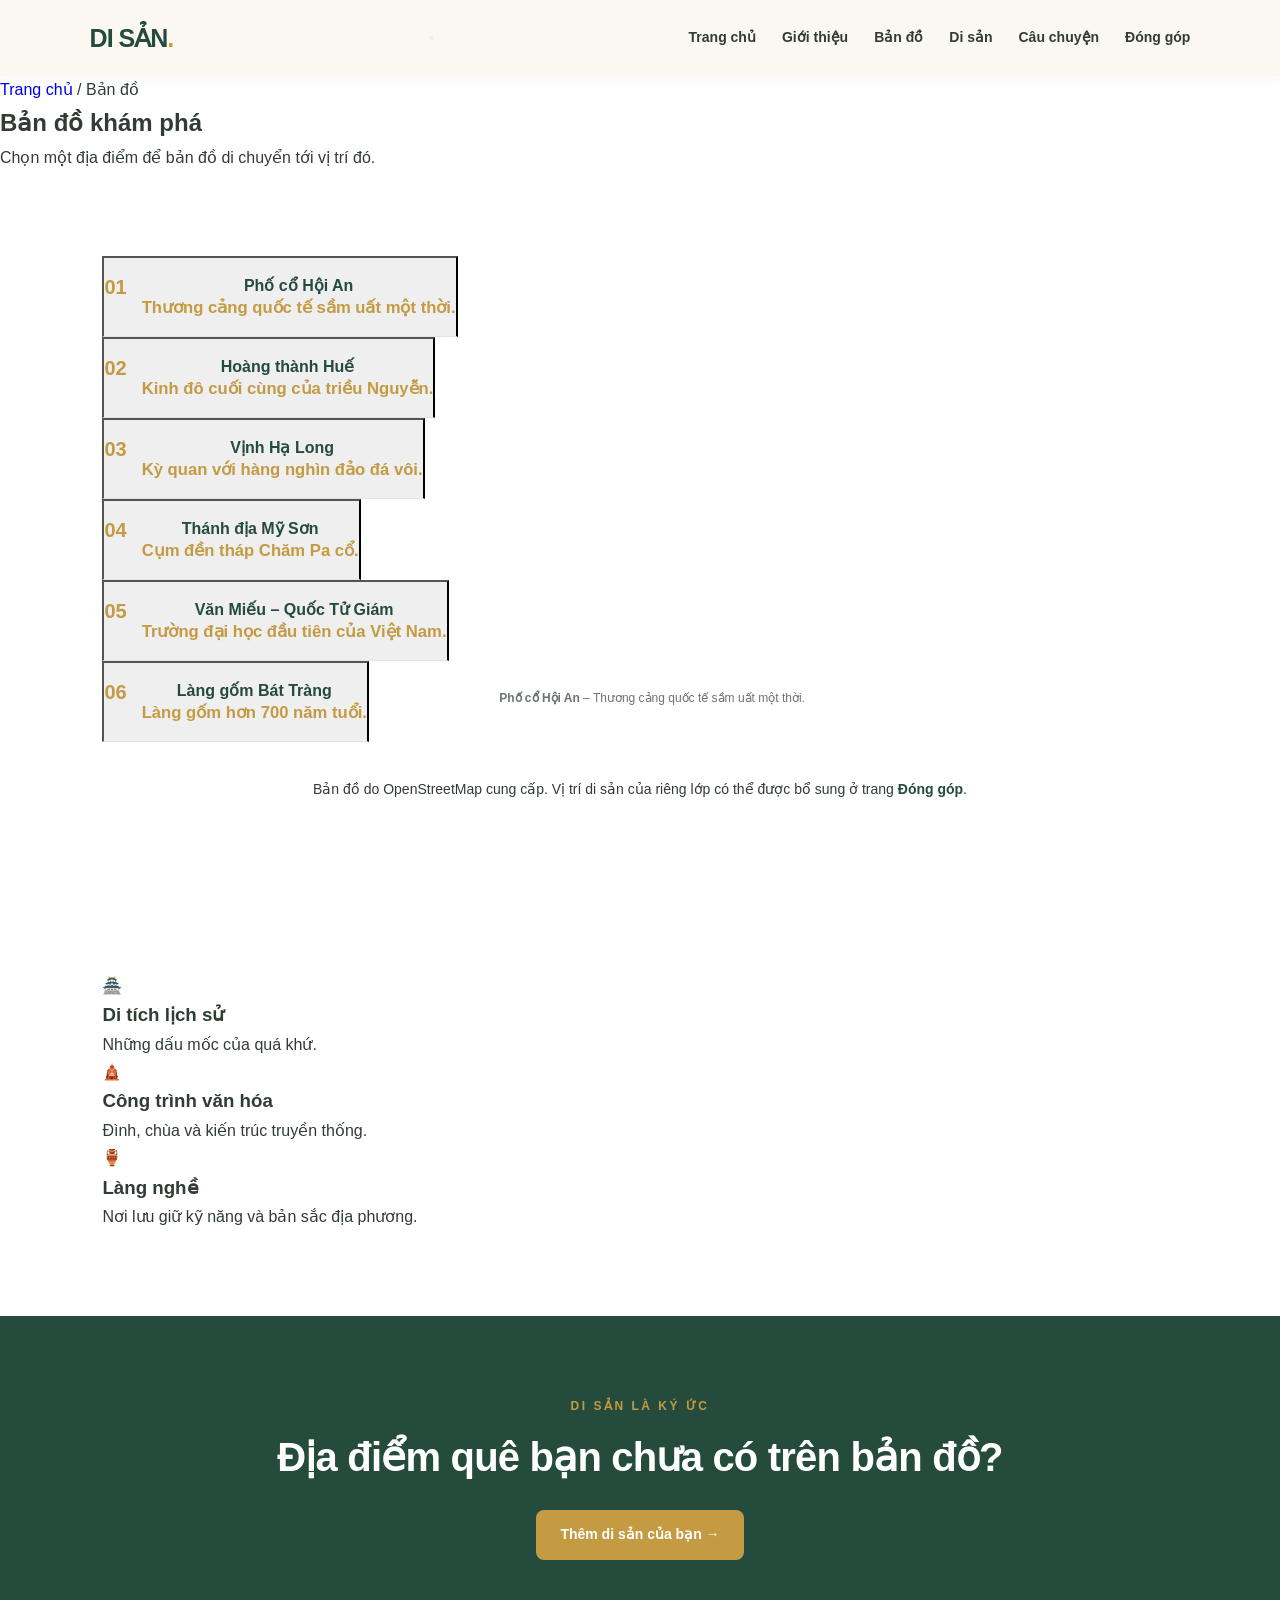
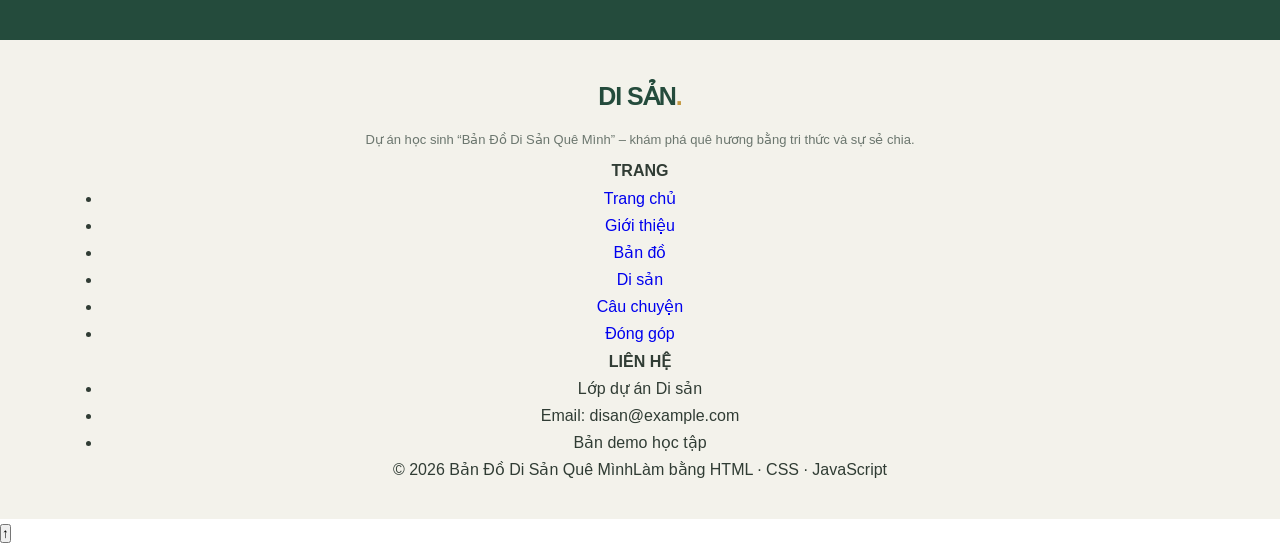
==== ban-do.html @ 51704f4a "Thiết kế lại website: 6 trang, responsive, nhiều hiệu ứng" ====
<!DOCTYPE html>
<html lang="vi">
<head>
    <meta charset="UTF-8">
    <meta name="viewport" content="width=device-width, initial-scale=1.0">
    <meta name="description" content="Bản đồ tương tác các địa điểm di sản tiêu biểu của Việt Nam.">
    <title>Bản đồ | Bản Đồ Di Sản Quê Mình</title>
    <link rel="preconnect" href="https://fonts.googleapis.com">
    <link rel="preconnect" href="https://fonts.gstatic.com" crossorigin>
    <link href="https://fonts.googleapis.com/css2?family=Be+Vietnam+Pro:wght@400;500;600;700;800&family=Playfair+Display:ital,wght@0,600;0,800;0,900;1,600&display=swap&subset=vietnamese" rel="stylesheet">
    <link rel="stylesheet" href="style.css">
</head>
<body>
<div class="progress" aria-hidden="true"></div>
<header class="header">
    <a href="index.html" class="logo">DI SẢN<span>.</span></a>
    <button class="burger" aria-label="Mở menu" aria-expanded="false" aria-controls="nav"><span></span></button>
    <nav class="nav" id="nav">
            <a href="index.html">Trang chủ</a>
            <a href="gioi-thieu.html">Giới thiệu</a>
            <a href="ban-do.html" class="active" aria-current="page">Bản đồ</a>
            <a href="di-san.html">Di sản</a>
            <a href="cau-chuyen.html">Câu chuyện</a>
            <a href="dong-gop.html" class="nav-cta">Đóng góp</a>
    </nav>
</header>
<section class="page-hero">
    <span class="orb o1"></span><span class="orb o2"></span>
    <div class="container">
        <p class="crumbs"><a href="index.html">Trang chủ</a> / Bản đồ</p>
        <h1 class="reveal">Bản đồ khám phá</h1>
        <p class="sub reveal" style="--d:.15s">Chọn một địa điểm để bản đồ di chuyển tới vị trí đó.</p>
    </div>
</section>

<main>
<section class="section">
    <div class="container">
        <div class="map-layout">
            <div class="map-list reveal left">
                <button class="map-item active" aria-pressed="true" data-lat="15.8801" data-lon="108.338" data-zoom="0.02" data-name="Phố cổ Hội An" data-desc="Thương cảng quốc tế sầm uất một thời.">
                    <span class="num">01</span><span><h4>Phố cổ Hội An</h4><small>Thương cảng quốc tế sầm uất một thời.</small></span>
                </button>
                <button class="map-item" aria-pressed="false" data-lat="16.4698" data-lon="107.5786" data-zoom="0.03" data-name="Hoàng thành Huế" data-desc="Kinh đô cuối cùng của triều Nguyễn.">
                    <span class="num">02</span><span><h4>Hoàng thành Huế</h4><small>Kinh đô cuối cùng của triều Nguyễn.</small></span>
                </button>
                <button class="map-item" aria-pressed="false" data-lat="20.9101" data-lon="107.1839" data-zoom="0.12" data-name="Vịnh Hạ Long" data-desc="Kỳ quan với hàng nghìn đảo đá vôi.">
                    <span class="num">03</span><span><h4>Vịnh Hạ Long</h4><small>Kỳ quan với hàng nghìn đảo đá vôi.</small></span>
                </button>
                <button class="map-item" aria-pressed="false" data-lat="15.764" data-lon="108.124" data-zoom="0.03" data-name="Thánh địa Mỹ Sơn" data-desc="Cụm đền tháp Chăm Pa cổ.">
                    <span class="num">04</span><span><h4>Thánh địa Mỹ Sơn</h4><small>Cụm đền tháp Chăm Pa cổ.</small></span>
                </button>
                <button class="map-item" aria-pressed="false" data-lat="21.0286" data-lon="105.8355" data-zoom="0.02" data-name="Văn Miếu – Quốc Tử Giám" data-desc="Trường đại học đầu tiên của Việt Nam.">
                    <span class="num">05</span><span><h4>Văn Miếu – Quốc Tử Giám</h4><small>Trường đại học đầu tiên của Việt Nam.</small></span>
                </button>
                <button class="map-item" aria-pressed="false" data-lat="20.9763" data-lon="105.9144" data-zoom="0.03" data-name="Làng gốm Bát Tràng" data-desc="Làng gốm hơn 700 năm tuổi.">
                    <span class="num">06</span><span><h4>Làng gốm Bát Tràng</h4><small>Làng gốm hơn 700 năm tuổi.</small></span>
                </button>
            </div>
            <div class="map-container reveal right">
                <iframe id="map-frame" title="Bản đồ khám phá di sản Việt Nam" loading="lazy"
                    src="https://www.openstreetmap.org/export/embed.html?bbox=108.318%2C15.868%2C108.358%2C15.892&layer=mapnik&marker=15.8801%2C108.3380"></iframe>
                <p class="map-caption"><b id="map-name">Phố cổ Hội An</b> – <span id="map-desc">Thương cảng quốc tế sầm uất một thời.</span></p>
            </div>
        </div>
        <p class="lead reveal" style="margin:36px auto 0;text-align:center;font-size:14px">Bản đồ do OpenStreetMap cung cấp. Vị trí di sản của riêng lớp có thể được bổ sung ở trang <a href="dong-gop.html" class="text-link">Đóng góp</a>.</p>
    </div>
</section>

<section class="section alt">
    <div class="container">
        <div class="features">
            <div class="feature reveal"><div class="icon">🏯</div><h3>Di tích lịch sử</h3><p>Những dấu mốc của quá khứ.</p></div>
            <div class="feature reveal" style="--d:.12s"><div class="icon">🛕</div><h3>Công trình văn hóa</h3><p>Đình, chùa và kiến trúc truyền thống.</p></div>
            <div class="feature reveal" style="--d:.24s"><div class="icon">🏺</div><h3>Làng nghề</h3><p>Nơi lưu giữ kỹ năng và bản sắc địa phương.</p></div>
        </div>
    </div>
</section>
</main>

<section class="closing">
    <p class="eyebrow reveal">DI SẢN LÀ KÝ ỨC</p>
    <h2 class="reveal" style="--d:.1s">Địa điểm quê bạn chưa có trên bản đồ?</h2>
    <a href="dong-gop.html" class="btn btn-primary reveal" style="--d:.2s">Thêm di sản của bạn →</a>
</section>

<footer class="footer">
    <div class="footer-grid">
        <div>
            <a href="index.html" class="logo">DI SẢN<span>.</span></a>
            <p>Dự án học sinh “Bản Đồ Di Sản Quê Mình” – khám phá quê hương bằng tri thức và sự sẻ chia.</p>
        </div>
        <div><h4>TRANG</h4><ul><li><a href="index.html">Trang chủ</a></li><li><a href="gioi-thieu.html">Giới thiệu</a></li><li><a href="ban-do.html">Bản đồ</a></li><li><a href="di-san.html">Di sản</a></li><li><a href="cau-chuyen.html">Câu chuyện</a></li><li><a href="dong-gop.html">Đóng góp</a></li></ul></div>
        <div><h4>LIÊN HỆ</h4><ul><li>Lớp dự án Di sản</li><li>Email: disan@example.com</li><li>Bản demo học tập</li></ul></div>
    </div>
    <div class="copy"><span>© 2026 Bản Đồ Di Sản Quê Mình</span><span>Làm bằng HTML · CSS · JavaScript</span></div>
</footer>
<button class="to-top" aria-label="Lên đầu trang">↑</button>
<div class="toast" role="status" aria-live="polite"></div>
<script src="script.js"></script>
</body>
</html>
---- style.css ----
:root {
        --green: #244b3c;
        --green-dark: #17372b;
        --green-light: #eaf1e8;
        --gold: #c49a43;
        --cream: #faf8f1;
        --text: #303c34;
        --muted: #6b766e;
    }

    * {
        margin: 0;
        padding: 0;
        box-sizing: border-box;
        scroll-behavior: smooth;
    }

    body {
        font-family: Arial, sans-serif;
        color: var(--text);
        line-height: 1.7;
    }

    a {
        text-decoration: none;
    }

    .header {
        min-height: 76px;
        padding: 15px 7%;
        display: flex;
        justify-content: space-between;
        align-items: center;
        gap: 25px;
        background: var(--cream);
        position: sticky;
        top: 0;
        z-index: 10;
        box-shadow: 0 3px 15px #0000000a;
    }

    .logo {
        font-size: 25px;
        color: var(--green);
        font-weight: 900;
        letter-spacing: -1px;
        white-space: nowrap;
    }

    .logo span {
        color: var(--gold);
    }

    .header nav {
        display: flex;
        align-items: center;
        gap: 26px;
        flex-wrap: wrap;
    }

    .header nav a {
        color: var(--text);
        font-size: 14px;
        font-weight: 700;
        transition: color .2s;
    }

    .header nav a:hover {
        color: var(--gold);
    }

    .hero {
        min-height: 590px;
        display: flex;
        align-items: center;
        padding: 80px 10%;
        color: white;
        background:
            linear-gradient(90deg, #142b20ed, #142b2080),
            url("https://images.unsplash.com/photo-1528127269322-539801943592?auto=format&fit=crop&w=1800&q=85")
            center / cover no-repeat;
    }

    .hero-content {
        max-width: 720px;
    }

    .eyebrow {
        color: var(--gold);
        font-size: 12px;
        font-weight: 800;
        letter-spacing: 2.5px;
        margin-bottom: 16px;
    }

    .hero h1 {
        font-size: clamp(40px, 6vw, 68px);
        line-height: 1.12;
        margin-bottom: 24px;
        letter-spacing: -2px;
    }

    .hero-content > p:not(.eyebrow) {
        max-width: 600px;
        color: #e3e9e2;
        font-size: 17px;
        margin-bottom: 28px;
    }

    .hero-buttons {
        display: flex;
        flex-wrap: wrap;
        gap: 12px;
    }

    .btn {
        display: inline-block;
        padding: 12px 23px;
        border-radius: 8px;
        font-size: 14px;
        font-weight: 700;
        border: 1px solid transparent;
        cursor: pointer;
        font-family: inherit;
        transition: .2s;
    }

    .btn-primary {
        background: var(--gold);
        color: #fff;
    }

    .btn-primary:hover {
        background: #a98030;
    }

    .btn-outline {
        border-color: #ffffff9c;
        color: white;
    }

    .btn-outline:hover {
        background: white;
        color: var(--green);
    }

    .section {
        padding: 85px 8%;
    }

    .intro {
        text-align: center;
        background: white;
    }

    .section h2,
    .intro h2,
    .closing h2 {
        font-size: clamp(28px, 4vw, 40px);
        line-height: 1.25;
        color: var(--green);
        margin-bottom: 20px;
        letter-spacing: -.8px;
    }

    .description {
        max-width: 720px;
        margin: 0 auto;
        color: var(--muted);
    }

    .stats {
        display: grid;
        grid-template-columns: repeat(3, 1fr);
        gap: 20px;
        margin-top: 45px;
    }

    .stat {
        padding: 25px 15px;
        border: 1px solid #e5e9e1;
        border-radius: 14px;
        background: var(--cream);
    }

    .stat span {
        display: block;
        color: var(--gold);
        font-size: 35px;
        font-weight: 900;
        margin-bottom: 8px;
    }

    .stat p {
        font-weight: 700;
        color: var(--green);
    }

    .map-section,
    .stories-section {
        background: var(--cream);
    }

    .section-heading {
        text-align: center;
        margin-bottom: 45px;
    }

    .map-layout {
        display: grid;
        grid-template-columns: .8fr 1.5fr;
        gap: 35px;
        align-items: start;
    }

    .map-info h3 {
        color: var(--green);
        font-size: 23px;
        margin-bottom: 12px;
    }

    .map-info > p {
        color: var(--muted);
        margin-bottom: 25px;
    }

    .map-item {
        display: flex;
        gap: 15px;
        padding: 18px 0;
        border-bottom: 1px solid #e2e5da;
    }

    .map-item > span {
        color: var(--gold);
        font-size: 20px;
        font-weight: 900;
    }

    .map-item h4 {
        font-size: 16px;
        color: var(--green);
    }

    .map-item p {
        color: var(--muted);
        font-size: 13px;
    }

    .map-container iframe {
        display: block;
        width: 100%;
        height: 420px;
        border: 0;
        border-radius: 14px;
    }

    .map-caption {
        color: var(--muted);
        font-size: 12px;
        margin-top: 12px;
    }

    .heritage-grid {
        display: grid;
        grid-template-columns: repeat(3, minmax(0, 1fr));
        gap: 25px;
    }

    .heritage-card {
        border: 1px solid #e7e9e0;
        border-radius: 15px;
        overflow: hidden;
        background: white;
        transition: transform .25s, box-shadow .25s;
    }

    .heritage-card:hover {
        transform: translateY(-6px);
        box-shadow: 0 15px 30px #00000010;
    }

    .heritage-card img {
        display: block;
        width: 100%;
        height: 220px;
        object-fit: cover;
    }

    .card-content {
        padding: 24px;
    }

    .tag {
        display: inline-block;
        background: var(--green-light);
        color: var(--green);
        border-radius: 30px;
        padding: 5px 12px;
        font-size: 11px;
        font-weight: 800;
    }

    .card-content h3 {
        color: var(--green);
        font-size: 20px;
        line-height: 1.4;
        margin: 15px 0 10px;
    }

    .card-content p {
        color: var(--muted);
        font-size: 14px;
        margin-bottom: 20px;
    }

    .text-link {
        color: var(--green);
        font-weight: 800;
        font-size: 14px;
    }

    .text-link:hover {
        color: var(--gold);
    }

    .story-grid {
        display: grid;
        grid-template-columns: repeat(2, minmax(0, 1fr));
        gap: 25px;
    }

    .story {
        background: white;
        padding: 30px;
        border-radius: 0 14px 14px 0;
        border-left: 4px solid var(--gold);
        box-shadow: 0 5px 20px #00000008;
    }

    .story-number {
        color: var(--gold);
        font-size: 12px;
        letter-spacing: 1.5px;
        font-weight: 900;
    }

    .story h3 {
        color: var(--green);
        font-size: 22px;
        line-height: 1.4;
        margin: 15px 0;
    }

    .story p {
        color: var(--muted);
        font-size: 14px;
        margin-bottom: 15px;
    }

    .source-note {
        padding-top: 12px;
        border-top: 1px solid #e8e9e1;
        font-size: 12px !important;
    }

    .contribute-layout {
        display: grid;
        grid-template-columns: 1fr 1fr;
        gap: 60px;
        align-items: start;
    }

    .contribute-text > p:not(.eyebrow) {
        color: var(--muted);
        margin: 20px 0;
    }

    .contribute-text ul {
        padding-left: 22px;
        color: var(--text);
    }

    .contribute-text li {
        margin-bottom: 12px;
    }

    .contribute-form {
        padding: 30px;
        background: var(--cream);
        border: 1px solid #e6e8df;
        border-radius: 15px;
    }

    .contribute-form h3 {
        color: var(--green);
        margin-bottom: 22px;
        font-size: 23px;
    }

    .contribute-form label {
        display: block;
        color: var(--green);
        font-size: 13px;
        font-weight: 800;
        margin: 17px 0 7px;
    }

    .contribute-form input,
    .contribute-form select,
    .contribute-form textarea {
        width: 100%;
        padding: 12px 14px;
        border: 1px solid #dce1d8;
        background: white;
        border-radius: 8px;
        outline: none;
        font: inherit;
        font-size: 14px;
        color: var(--text);
    }

    .contribute-form input:focus,
    .contribute-form select:focus,
    .contribute-form textarea:focus {
        border-color: var(--green);
        box-shadow: 0 0 0 3px #244b3c15;
    }

    .contribute-form textarea {
        resize: vertical;
    }

    .contribute-form button {
        width: 100%;
        margin-top: 22px;
    }

    .form-note {
        color: var(--muted);
        font-size: 12px;
        margin-top: 15px;
    }

    .closing {
        padding: 80px 8%;
        text-align: center;
        background: var(--green);
    }

    .closing h2 {
        color: white;
        margin-bottom: 28px;
    }

    .footer {
        padding: 35px 8%;
        text-align: center;
        background: #f3f2eb;
    }

    .footer .logo {
        display: inline-block;
        margin-bottom: 12px;
    }

    .footer p {
        color: var(--muted);
        font-size: 13px;
        margin-bottom: 6px;
    }

    .footer > a:last-child {
        display: inline-block;
        margin-top: 12px;
        color: var(--green);
        font-weight: 800;
    }

    /* Giao diện máy tính bảng */
    @media (max-width: 1000px) {
        .header {
            padding: 15px 4%;
            flex-wrap: wrap;
        }

        .header nav {
            gap: 15px;
        }

        .section {
            padding: 65px 5%;
        }

        .heritage-grid {
            grid-template-columns: repeat(2, minmax(0, 1fr));
        }

        .map-layout {
            grid-template-columns: 1fr;
        }

        .contribute-layout {
            gap: 30px;
        }
    }

    /* Giao diện điện thoại */
    @media (max-width: 600px) {
        .header {
            justify-content: center;
            gap: 8px;
        }

        .header nav {
            justify-content: center;
            gap: 8px 16px;
        }

        .header nav a {
            font-size: 12px;
        }

        .hero {
            min-height: 520px;
            padding: 65px 7%;
            background-position: center;
        }

        .hero h1 {
            letter-spacing: -1px;
        }

        .hero-content > p:not(.eyebrow) {
            font-size: 15px;
        }

        .section {
            padding: 55px 6%;
        }

        .stats {
            grid-template-columns: 1fr;
        }

        .heritage-grid,
        .story-grid,
        .contribute-layout {
            grid-template-columns: 1fr;
        }

        .heritage-card img {
            height: 220px;
        }

        .map-container iframe {
            height: 340px;
        }

        .contribute-form {
            padding: 22px;
        }

        .closing {
            padding: 60px 6%;
        }
    }
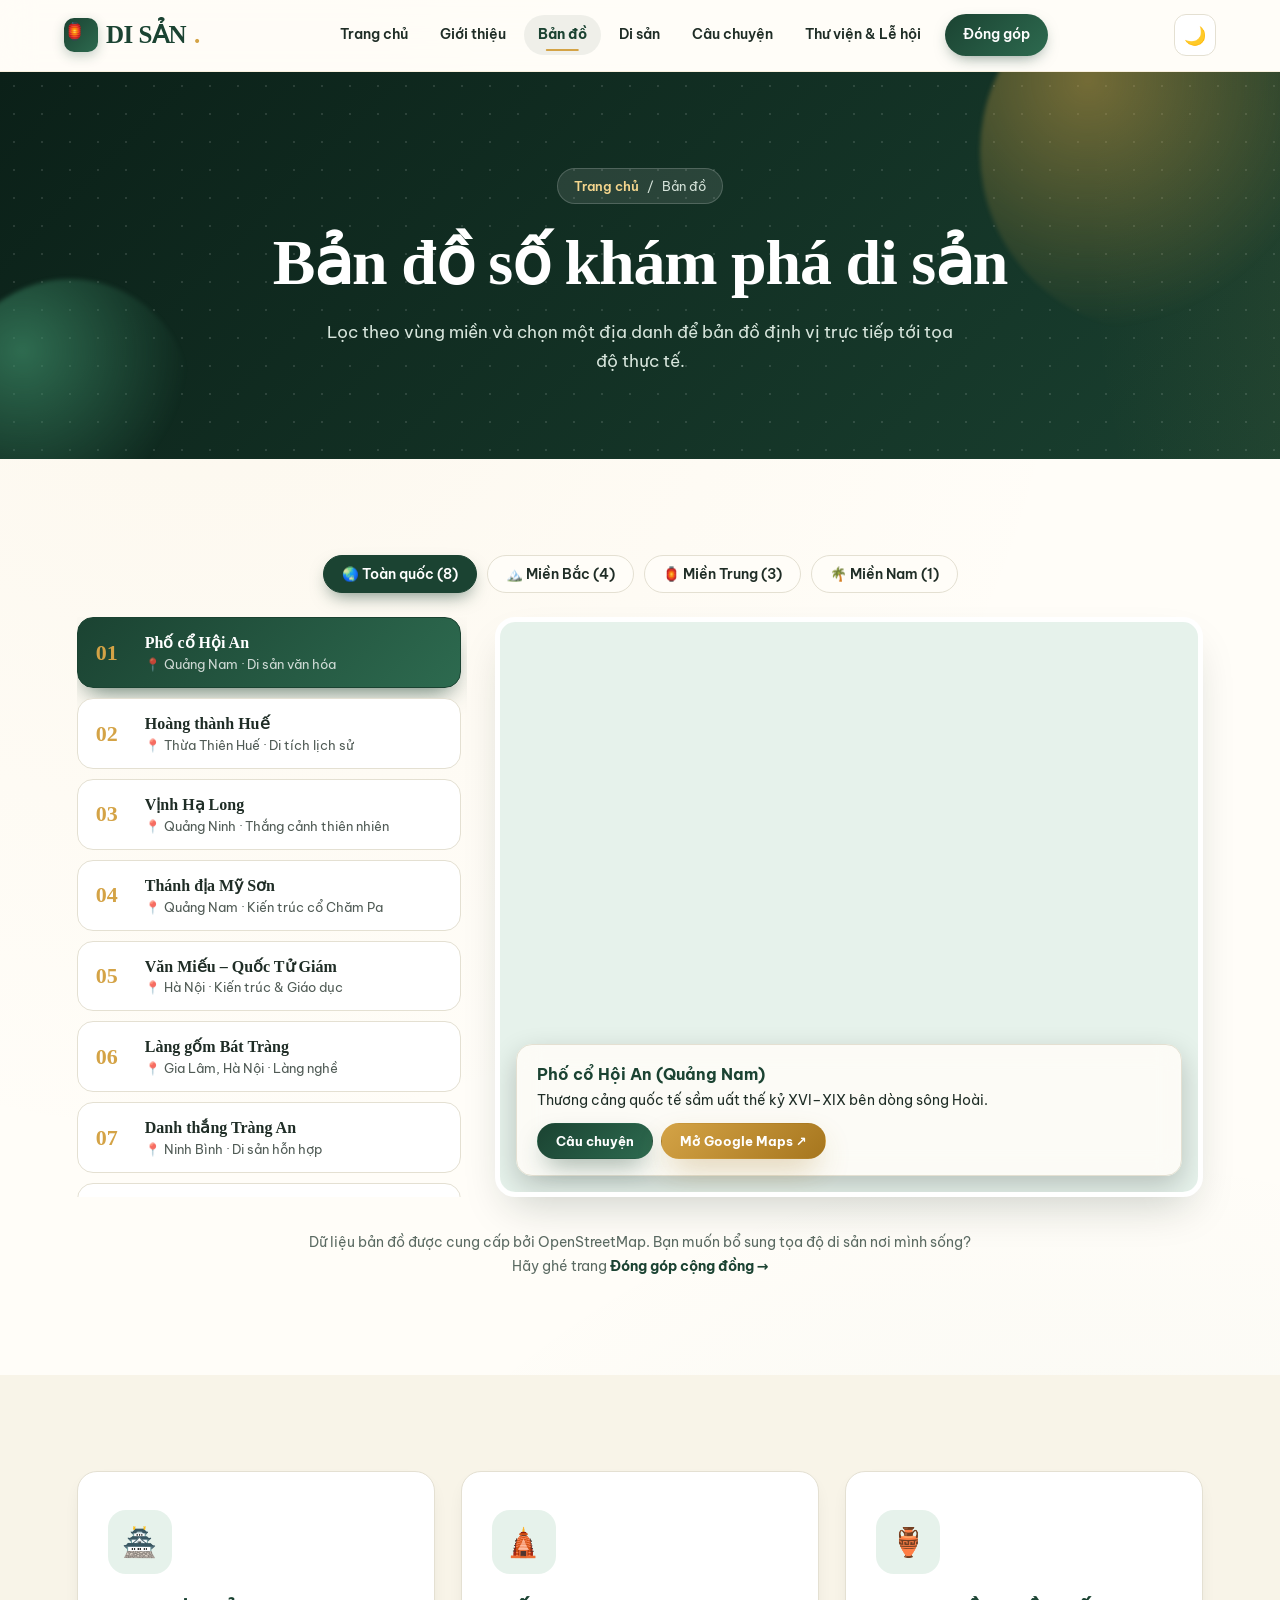
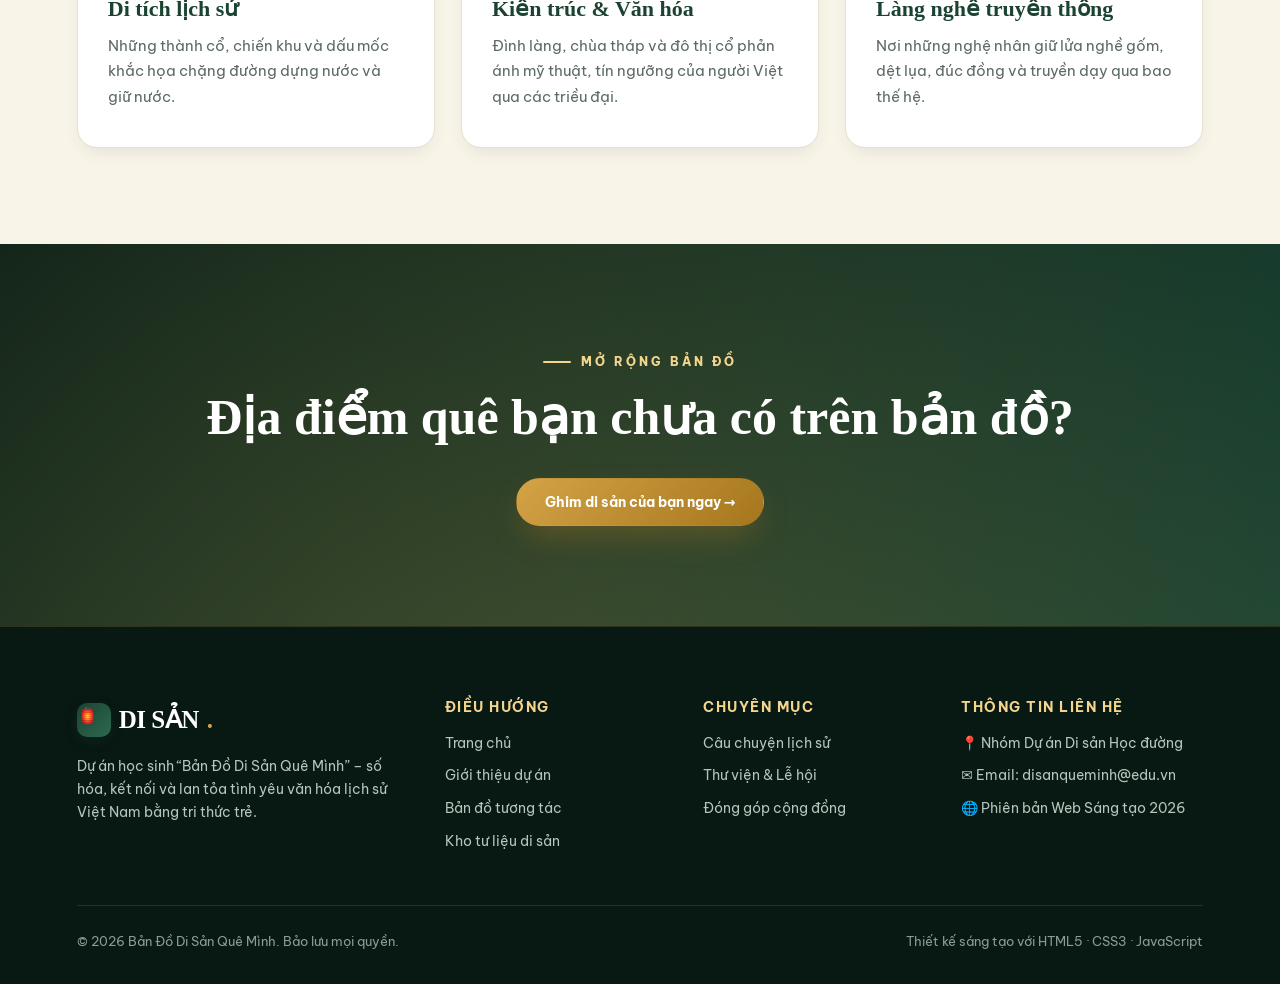
==== commit b2842812: "Nang cap giao dien sang tao, responsive va bo sung trang Thu vien & Le hoi (7 trang)" ====
--- a/ban-do.html
+++ b/ban-do.html
@@ -3,7 +3,7 @@
 <head>
     <meta charset="UTF-8">
     <meta name="viewport" content="width=device-width, initial-scale=1.0">
-    <meta name="description" content="Bản đồ tương tác các địa điểm di sản tiêu biểu của Việt Nam.">
+    <meta name="description" content="Bản đồ tương tác các địa điểm di sản tiêu biểu khắp 3 miền Việt Nam.">
     <title>Bản đồ | Bản Đồ Di Sản Quê Mình</title>
     <link rel="preconnect" href="https://fonts.googleapis.com">
     <link rel="preconnect" href="https://fonts.gstatic.com" crossorigin>
@@ -13,87 +13,163 @@
 <body>
 <div class="progress" aria-hidden="true"></div>
 <header class="header">
-    <a href="index.html" class="logo">DI SẢN<span>.</span></a>
-    <button class="burger" aria-label="Mở menu" aria-expanded="false" aria-controls="nav"><span></span></button>
+    <a href="index.html" class="logo"><span class="logo-mark">🏮</span>DI SẢN<span>.</span></a>
     <nav class="nav" id="nav">
-            <a href="index.html">Trang chủ</a>
-            <a href="gioi-thieu.html">Giới thiệu</a>
-            <a href="ban-do.html" class="active" aria-current="page">Bản đồ</a>
-            <a href="di-san.html">Di sản</a>
-            <a href="cau-chuyen.html">Câu chuyện</a>
-            <a href="dong-gop.html" class="nav-cta">Đóng góp</a>
+        <a href="index.html">Trang chủ</a>
+        <a href="gioi-thieu.html">Giới thiệu</a>
+        <a href="ban-do.html" class="active" aria-current="page">Bản đồ</a>
+        <a href="di-san.html">Di sản</a>
+        <a href="cau-chuyen.html">Câu chuyện</a>
+        <a href="thu-vien.html">Thư viện &amp; Lễ hội</a>
+        <a href="dong-gop.html" class="nav-cta">Đóng góp</a>
     </nav>
+    <div class="header-actions">
+        <button class="theme-toggle" type="button" aria-label="Đổi giao diện Sáng/Tối">🌙</button>
+        <button class="burger" type="button" aria-label="Mở menu" aria-expanded="false" aria-controls="nav"><span></span></button>
+    </div>
 </header>
+
 <section class="page-hero">
     <span class="orb o1"></span><span class="orb o2"></span>
     <div class="container">
-        <p class="crumbs"><a href="index.html">Trang chủ</a> / Bản đồ</p>
-        <h1 class="reveal">Bản đồ khám phá</h1>
-        <p class="sub reveal" style="--d:.15s">Chọn một địa điểm để bản đồ di chuyển tới vị trí đó.</p>
+        <p class="crumbs"><a href="index.html">Trang chủ</a> <span>/</span> Bản đồ</p>
+        <h1 class="reveal">Bản đồ số khám phá di sản</h1>
+        <p class="sub reveal" style="--d:.15s">Lọc theo vùng miền và chọn một địa danh để bản đồ định vị trực tiếp tới tọa độ thực tế.</p>
     </div>
 </section>
 
 <main>
 <section class="section">
     <div class="container">
+        <div class="map-filter-bar reveal">
+            <button type="button" class="chip active" data-region="all">🌏 Toàn quốc (8)</button>
+            <button type="button" class="chip" data-region="bac">🏔️ Miền Bắc (4)</button>
+            <button type="button" class="chip" data-region="trung">🏮 Miền Trung (3)</button>
+            <button type="button" class="chip" data-region="nam">🌴 Miền Nam (1)</button>
+        </div>
+
         <div class="map-layout">
             <div class="map-list reveal left">
-                <button class="map-item active" aria-pressed="true" data-lat="15.8801" data-lon="108.338" data-zoom="0.02" data-name="Phố cổ Hội An" data-desc="Thương cảng quốc tế sầm uất một thời.">
-                    <span class="num">01</span><span><h4>Phố cổ Hội An</h4><small>Thương cảng quốc tế sầm uất một thời.</small></span>
+                <button class="map-item active" aria-pressed="true" data-region="trung" data-lat="15.8801" data-lon="108.3380" data-zoom="0.02" data-name="Phố cổ Hội An (Quảng Nam)" data-desc="Thương cảng quốc tế sầm uất thế kỷ XVI–XIX bên dòng sông Hoài." data-story="cau-chuyen.html#hoi-an">
+                    <span class="num">01</span>
+                    <span><h4>Phố cổ Hội An</h4><small>📍 Quảng Nam · Di sản văn hóa</small></span>
                 </button>
-                <button class="map-item" aria-pressed="false" data-lat="16.4698" data-lon="107.5786" data-zoom="0.03" data-name="Hoàng thành Huế" data-desc="Kinh đô cuối cùng của triều Nguyễn.">
-                    <span class="num">02</span><span><h4>Hoàng thành Huế</h4><small>Kinh đô cuối cùng của triều Nguyễn.</small></span>
+                <button class="map-item" aria-pressed="false" data-region="trung" data-lat="16.4698" data-lon="107.5786" data-zoom="0.025" data-name="Quần thể Cố đô Huế" data-desc="Kinh đô cuối cùng của triều Nguyễn với kiến trúc cung đình kiệt xuất." data-story="cau-chuyen.html#hue">
+                    <span class="num">02</span>
+                    <span><h4>Hoàng thành Huế</h4><small>📍 Thừa Thiên Huế · Di tích lịch sử</small></span>
                 </button>
-                <button class="map-item" aria-pressed="false" data-lat="20.9101" data-lon="107.1839" data-zoom="0.12" data-name="Vịnh Hạ Long" data-desc="Kỳ quan với hàng nghìn đảo đá vôi.">
-                    <span class="num">03</span><span><h4>Vịnh Hạ Long</h4><small>Kỳ quan với hàng nghìn đảo đá vôi.</small></span>
+                <button class="map-item" aria-pressed="false" data-region="bac" data-lat="20.9101" data-lon="107.1839" data-zoom="0.12" data-name="Vịnh Hạ Long (Quảng Ninh)" data-desc="Kỳ quan thiên nhiên thế giới với gần 2.000 đảo đá vôi kỳ vĩ." data-story="cau-chuyen.html#ha-long">
+                    <span class="num">03</span>
+                    <span><h4>Vịnh Hạ Long</h4><small>📍 Quảng Ninh · Thắng cảnh thiên nhiên</small></span>
                 </button>
-                <button class="map-item" aria-pressed="false" data-lat="15.764" data-lon="108.124" data-zoom="0.03" data-name="Thánh địa Mỹ Sơn" data-desc="Cụm đền tháp Chăm Pa cổ.">
-                    <span class="num">04</span><span><h4>Thánh địa Mỹ Sơn</h4><small>Cụm đền tháp Chăm Pa cổ.</small></span>
+                <button class="map-item" aria-pressed="false" data-region="trung" data-lat="15.7640" data-lon="108.1240" data-zoom="0.025" data-name="Thánh địa Mỹ Sơn (Quảng Nam)" data-desc="Quần thể đền tháp Chăm Pa cổ kính ẩn mình trong thung lũng." data-story="cau-chuyen.html#my-son">
+                    <span class="num">04</span>
+                    <span><h4>Thánh địa Mỹ Sơn</h4><small>📍 Quảng Nam · Kiến trúc cổ Chăm Pa</small></span>
                 </button>
-                <button class="map-item" aria-pressed="false" data-lat="21.0286" data-lon="105.8355" data-zoom="0.02" data-name="Văn Miếu – Quốc Tử Giám" data-desc="Trường đại học đầu tiên của Việt Nam.">
-                    <span class="num">05</span><span><h4>Văn Miếu – Quốc Tử Giám</h4><small>Trường đại học đầu tiên của Việt Nam.</small></span>
+                <button class="map-item" aria-pressed="false" data-region="bac" data-lat="21.0286" data-lon="105.8355" data-zoom="0.015" data-name="Văn Miếu – Quốc Tử Giám (Hà Nội)" data-desc="Trường đại học đầu tiên của Việt Nam, biểu tượng hiếu học ngàn năm." data-story="cau-chuyen.html#van-mieu">
+                    <span class="num">05</span>
+                    <span><h4>Văn Miếu – Quốc Tử Giám</h4><small>📍 Hà Nội · Kiến trúc &amp; Giáo dục</small></span>
                 </button>
-                <button class="map-item" aria-pressed="false" data-lat="20.9763" data-lon="105.9144" data-zoom="0.03" data-name="Làng gốm Bát Tràng" data-desc="Làng gốm hơn 700 năm tuổi.">
-                    <span class="num">06</span><span><h4>Làng gốm Bát Tràng</h4><small>Làng gốm hơn 700 năm tuổi.</small></span>
+                <button class="map-item" aria-pressed="false" data-region="bac" data-lat="20.9763" data-lon="105.9144" data-zoom="0.025" data-name="Làng gốm Bát Tràng (Hà Nội)" data-desc="Làng nghề gốm sứ truyền thống hơn 700 năm tuổi bên sông Hồng." data-story="cau-chuyen.html#bat-trang">
+                    <span class="num">06</span>
+                    <span><h4>Làng gốm Bát Tràng</h4><small>📍 Gia Lâm, Hà Nội · Làng nghề</small></span>
+                </button>
+                <button class="map-item" aria-pressed="false" data-region="bac" data-lat="20.2506" data-lon="105.8972" data-zoom="0.06" data-name="Quần thể danh thắng Tràng An" data-desc="Di sản kép văn hóa và thiên nhiên thế giới tại cố đô Hoa Lư." data-story="cau-chuyen.html#ha-long">
+                    <span class="num">07</span>
+                    <span><h4>Danh thắng Tràng An</h4><small>📍 Ninh Bình · Di sản hỗn hợp</small></span>
+                </button>
+                <button class="map-item" aria-pressed="false" data-region="nam" data-lat="11.1416" data-lon="106.4625" data-zoom="0.03" data-name="Khu di tích Địa đạo Củ Chi" data-desc="Hệ thống đường hầm phòng thủ kiên cường dài hơn 200km trong lòng đất." data-story="cau-chuyen.html">
+                    <span class="num">08</span>
+                    <span><h4>Địa đạo Củ Chi</h4><small>📍 TP. Hồ Chí Minh · Di tích lịch sử</small></span>
                 </button>
             </div>
+
             <div class="map-container reveal right">
                 <iframe id="map-frame" title="Bản đồ khám phá di sản Việt Nam" loading="lazy"
                     src="https://www.openstreetmap.org/export/embed.html?bbox=108.318%2C15.868%2C108.358%2C15.892&layer=mapnik&marker=15.8801%2C108.3380"></iframe>
-                <p class="map-caption"><b id="map-name">Phố cổ Hội An</b> – <span id="map-desc">Thương cảng quốc tế sầm uất một thời.</span></p>
+                <div class="map-caption">
+                    <div class="map-caption-info">
+                        <b id="map-name">Phố cổ Hội An (Quảng Nam)</b>
+                        <span id="map-desc">Thương cảng quốc tế sầm uất thế kỷ XVI–XIX bên dòng sông Hoài.</span>
+                    </div>
+                    <div class="map-caption-actions">
+                        <a id="map-story" href="cau-chuyen.html#hoi-an" class="btn btn-dark btn-sm">Câu chuyện</a>
+                        <a id="map-gmap" href="https://www.google.com/maps/search/?api=1&query=15.8801,108.3380" target="_blank" rel="noopener" class="btn btn-primary btn-sm">Mở Google Maps ↗</a>
+                    </div>
+                </div>
             </div>
         </div>
-        <p class="lead reveal" style="margin:36px auto 0;text-align:center;font-size:14px">Bản đồ do OpenStreetMap cung cấp. Vị trí di sản của riêng lớp có thể được bổ sung ở trang <a href="dong-gop.html" class="text-link">Đóng góp</a>.</p>
+        <p class="lead reveal" style="margin:34px auto 0;text-align:center;font-size:14px">
+            Dữ liệu bản đồ được cung cấp bởi OpenStreetMap. Bạn muốn bổ sung tọa độ di sản nơi mình sống? Hãy ghé trang <a href="dong-gop.html" class="text-link">Đóng góp cộng đồng →</a>
+        </p>
     </div>
 </section>
 
 <section class="section alt">
     <div class="container">
         <div class="features">
-            <div class="feature reveal"><div class="icon">🏯</div><h3>Di tích lịch sử</h3><p>Những dấu mốc của quá khứ.</p></div>
-            <div class="feature reveal" style="--d:.12s"><div class="icon">🛕</div><h3>Công trình văn hóa</h3><p>Đình, chùa và kiến trúc truyền thống.</p></div>
-            <div class="feature reveal" style="--d:.24s"><div class="icon">🏺</div><h3>Làng nghề</h3><p>Nơi lưu giữ kỹ năng và bản sắc địa phương.</p></div>
+            <div class="feature reveal">
+                <div class="icon">🏯</div>
+                <h3>Di tích lịch sử</h3>
+                <p>Những thành cổ, chiến khu và dấu mốc khắc họa chặng đường dựng nước và giữ nước.</p>
+            </div>
+            <div class="feature reveal" style="--d:.12s">
+                <div class="icon">🛕</div>
+                <h3>Kiến trúc &amp; Văn hóa</h3>
+                <p>Đình làng, chùa tháp và đô thị cổ phản ánh mỹ thuật, tín ngưỡng của người Việt qua các triều đại.</p>
+            </div>
+            <div class="feature reveal" style="--d:.24s">
+                <div class="icon">🏺</div>
+                <h3>Làng nghề truyền thống</h3>
+                <p>Nơi những nghệ nhân giữ lửa nghề gốm, dệt lụa, đúc đồng và truyền dạy qua bao thế hệ.</p>
+            </div>
         </div>
     </div>
 </section>
 </main>
 
 <section class="closing">
-    <p class="eyebrow reveal">DI SẢN LÀ KÝ ỨC</p>
+    <p class="eyebrow reveal">MỞ RỘNG BẢN ĐỒ</p>
     <h2 class="reveal" style="--d:.1s">Địa điểm quê bạn chưa có trên bản đồ?</h2>
-    <a href="dong-gop.html" class="btn btn-primary reveal" style="--d:.2s">Thêm di sản của bạn →</a>
+    <a href="dong-gop.html" class="btn btn-primary reveal" style="--d:.2s">Ghim di sản của bạn ngay →</a>
 </section>
 
 <footer class="footer">
     <div class="footer-grid">
         <div>
-            <a href="index.html" class="logo">DI SẢN<span>.</span></a>
-            <p>Dự án học sinh “Bản Đồ Di Sản Quê Mình” – khám phá quê hương bằng tri thức và sự sẻ chia.</p>
+            <a href="index.html" class="logo"><span class="logo-mark">🏮</span>DI SẢN<span>.</span></a>
+            <p>Dự án học sinh “Bản Đồ Di Sản Quê Mình” – số hóa, kết nối và lan tỏa tình yêu văn hóa lịch sử Việt Nam bằng tri thức trẻ.</p>
         </div>
-        <div><h4>TRANG</h4><ul><li><a href="index.html">Trang chủ</a></li><li><a href="gioi-thieu.html">Giới thiệu</a></li><li><a href="ban-do.html">Bản đồ</a></li><li><a href="di-san.html">Di sản</a></li><li><a href="cau-chuyen.html">Câu chuyện</a></li><li><a href="dong-gop.html">Đóng góp</a></li></ul></div>
-        <div><h4>LIÊN HỆ</h4><ul><li>Lớp dự án Di sản</li><li>Email: disan@example.com</li><li>Bản demo học tập</li></ul></div>
+        <div>
+            <h4>ĐIỀU HƯỚNG</h4>
+            <ul>
+                <li><a href="index.html">Trang chủ</a></li>
+                <li><a href="gioi-thieu.html">Giới thiệu dự án</a></li>
+                <li><a href="ban-do.html">Bản đồ tương tác</a></li>
+                <li><a href="di-san.html">Kho tư liệu di sản</a></li>
+            </ul>
+        </div>
+        <div>
+            <h4>CHUYÊN MỤC</h4>
+            <ul>
+                <li><a href="cau-chuyen.html">Câu chuyện lịch sử</a></li>
+                <li><a href="thu-vien.html">Thư viện &amp; Lễ hội</a></li>
+                <li><a href="dong-gop.html">Đóng góp cộng đồng</a></li>
+            </ul>
+        </div>
+        <div>
+            <h4>THÔNG TIN LIÊN HỆ</h4>
+            <ul>
+                <li>📍 Nhóm Dự án Di sản Học đường</li>
+                <li>✉️ Email: disanqueminh@edu.vn</li>
+                <li>🌐 Phiên bản Web Sáng tạo 2026</li>
+            </ul>
+        </div>
     </div>
-    <div class="copy"><span>© 2026 Bản Đồ Di Sản Quê Mình</span><span>Làm bằng HTML · CSS · JavaScript</span></div>
+    <div class="copy">
+        <span>© 2026 Bản Đồ Di Sản Quê Mình. Bảo lưu mọi quyền.</span>
+        <span>Thiết kế sáng tạo với HTML5 · CSS3 · JavaScript</span>
+    </div>
 </footer>
 <button class="to-top" aria-label="Lên đầu trang">↑</button>
 <div class="toast" role="status" aria-live="polite"></div>
--- a/style.css
+++ b/style.css
@@ -1,568 +1,2427 @@
-
-    :root {
-        --green: #244b3c;
-        --green-dark: #17372b;
-        --green-light: #eaf1e8;
-        --gold: #c49a43;
-        --cream: #faf8f1;
-        --text: #303c34;
-        --muted: #6b766e;
-    }
-
-    * {
-        margin: 0;
-        padding: 0;
-        box-sizing: border-box;
-        scroll-behavior: smooth;
-    }
-
-    body {
-        font-family: Arial, sans-serif;
-        color: var(--text);
-        line-height: 1.7;
-    }
-
-    a {
-        text-decoration: none;
-    }
-
+/* ==========================================================================
+   BẢN ĐỒ DI SẢN QUÊ MÌNH – GIAO DIỆN SÁNG TẠO & RESPONSIVE ĐA TRANG
+   ========================================================================== */
+
+:root {
+    --green: #1b4332;
+    --green-dark: #0b2018;
+    --green-mid: #2d6a4f;
+    --green-soft: #40916c;
+    --green-light: #e6f2eb;
+    --gold: #d4a346;
+    --gold-light: #f4d58d;
+    --gold-dark: #a6761e;
+    --terracotta: #c85a32;
+    --cream: #f8f4e8;
+    --paper: #fffdf8;
+    --surface: #ffffff;
+    --surface-glass: rgba(255, 253, 248, 0.86);
+    --text: #1f2d26;
+    --muted: #5c6b63;
+    --line: #e4e0d2;
+    --radius-sm: 12px;
+    --radius: 20px;
+    --radius-lg: 28px;
+    --shadow-sm: 0 8px 20px -8px rgba(11, 32, 24, 0.12);
+    --shadow: 0 20px 45px -15px rgba(11, 32, 24, 0.22);
+    --shadow-gold: 0 14px 32px -8px rgba(166, 118, 30, 0.45);
+    --font-body: "Be Vietnam Pro", system-ui, -apple-system, "Segoe UI", Roboto, Arial, sans-serif;
+    --font-head: "Playfair Display", Georgia, "Times New Roman", serif;
+}
+
+/* Chế độ Ban đêm (Đêm Hội An) */
+[data-theme="dark"] {
+    --cream: #11221b;
+    --paper: #0a1611;
+    --surface: #142921;
+    --surface-glass: rgba(16, 34, 27, 0.88);
+    --green-light: #1d3b2f;
+    --text: #edf2ef;
+    --muted: #9eb0a6;
+    --line: #233d32;
+    --shadow: 0 22px 50px -15px rgba(0, 0, 0, 0.65);
+}
+
+[data-theme="dark"] .section h2,
+[data-theme="dark"] .feature h3,
+[data-theme="dark"] .card-content h3,
+[data-theme="dark"] .story h3,
+[data-theme="dark"] .t-item h3,
+[data-theme="dark"] .acc-btn,
+[data-theme="dark"] .contribute-form h3,
+[data-theme="dark"] .contribute-form label,
+[data-theme="dark"] .logo {
+    color: #f3f7f4;
+}
+
+[data-theme="dark"] .text-link {
+    color: var(--gold-light);
+}
+
+[data-theme="dark"] .tag {
+    background: rgba(20, 41, 33, 0.9);
+    color: var(--gold-light);
+}
+
+*, *::before, *::after {
+    margin: 0;
+    padding: 0;
+    box-sizing: border-box;
+}
+
+html {
+    scroll-behavior: smooth;
+    scroll-padding-top: 90px;
+    overflow-x: clip;
+}
+
+body {
+    font-family: var(--font-body);
+    color: var(--text);
+    background-color: var(--paper);
+    background-image:
+        radial-gradient(circle at 15% 10%, rgba(212, 163, 70, 0.06), transparent 35%),
+        radial-gradient(circle at 85% 80%, rgba(45, 106, 79, 0.06), transparent 40%);
+    line-height: 1.7;
+    overflow-x: clip;
+    -webkit-font-smoothing: antialiased;
+    transition: background-color 0.35s ease, color 0.35s ease;
+}
+
+img {
+    max-width: 100%;
+    display: block;
+}
+
+a {
+    color: inherit;
+    text-decoration: none;
+}
+
+ul {
+    list-style: none;
+}
+
+button, input, select, textarea {
+    font-family: inherit;
+}
+
+::selection {
+    background: var(--gold);
+    color: #fff;
+}
+
+:focus-visible {
+    outline: 3px solid var(--gold);
+    outline-offset: 3px;
+    border-radius: 6px;
+}
+
+h1, h2, h3, h4 {
+    font-family: var(--font-head);
+    line-height: 1.22;
+}
+
+/* ---------- Thanh tiến trình cuộn ---------- */
+.progress {
+    position: fixed;
+    top: 0;
+    left: 0;
+    height: 4px;
+    width: 0;
+    background: linear-gradient(90deg, var(--gold), #ffe299, var(--terracotta), var(--gold));
+    background-size: 200% 100%;
+    animation: gradientShift 4s ease infinite;
+    z-index: 300;
+    transition: width 0.1s linear;
+}
+
+/* ---------- Header & Điều hướng ---------- */
+.header {
+    position: sticky;
+    top: 0;
+    z-index: 150;
+    display: flex;
+    align-items: center;
+    justify-content: space-between;
+    gap: 16px;
+    padding: 14px 5%;
+    background: var(--surface-glass);
+    backdrop-filter: blur(16px);
+    -webkit-backdrop-filter: blur(16px);
+    border-bottom: 1px solid rgba(212, 163, 70, 0.15);
+    transition: box-shadow 0.3s ease, padding 0.3s ease, background 0.3s ease, border-color 0.3s ease;
+}
+
+.header.scrolled {
+    padding-top: 10px;
+    padding-bottom: 10px;
+    box-shadow: 0 10px 32px -12px rgba(11, 32, 24, 0.25);
+    border-bottom-color: var(--line);
+}
+
+.logo {
+    display: inline-flex;
+    align-items: center;
+    gap: 8px;
+    font-family: var(--font-head);
+    font-size: 25px;
+    font-weight: 900;
+    color: var(--green);
+    letter-spacing: -0.5px;
+    white-space: nowrap;
+    position: relative;
+    z-index: 160;
+}
+
+.logo-mark {
+    width: 34px;
+    height: 34px;
+    border-radius: 10px;
+    background: linear-gradient(135deg, var(--green), var(--green-mid));
+    color: var(--gold-light);
+    display: inline-grid;
+    place-items: center;
+    font-size: 17px;
+    box-shadow: 0 4px 12px rgba(27, 67, 50, 0.25);
+}
+
+.logo span {
+    color: var(--gold);
+    display: inline-block;
+    animation: bounce 2.4s ease-in-out infinite;
+}
+
+.nav {
+    display: flex;
+    align-items: center;
+    gap: 4px;
+    flex-wrap: wrap;
+}
+
+.nav a {
+    position: relative;
+    padding: 8px 14px;
+    font-size: 14px;
+    font-weight: 600;
+    border-radius: 30px;
+    color: var(--text);
+    transition: color 0.25s, background 0.25s, transform 0.25s;
+    white-space: nowrap;
+}
+
+.nav a::after {
+    content: "";
+    position: absolute;
+    left: 50%;
+    bottom: 4px;
+    width: 0;
+    height: 2.5px;
+    border-radius: 2px;
+    background: var(--gold);
+    transform: translateX(-50%);
+    transition: width 0.3s ease;
+}
+
+.nav a:hover {
+    color: var(--green-mid);
+    background: rgba(212, 163, 70, 0.1);
+}
+
+[data-theme="dark"] .nav a:hover {
+    color: var(--gold-light);
+}
+
+.nav a:hover::after,
+.nav a.active::after {
+    width: 42%;
+}
+
+.nav a.active {
+    color: var(--green);
+    font-weight: 700;
+    background: rgba(27, 67, 50, 0.07);
+}
+
+[data-theme="dark"] .nav a.active {
+    color: var(--gold-light);
+    background: rgba(212, 163, 70, 0.14);
+}
+
+.nav a.nav-cta {
+    background: linear-gradient(135deg, var(--green), var(--green-mid));
+    color: #fff !important;
+    margin-left: 6px;
+    padding: 9px 18px;
+    box-shadow: 0 6px 16px -6px rgba(27, 67, 50, 0.6);
+}
+
+.nav a.nav-cta::after {
+    display: none;
+}
+
+.nav a.nav-cta:hover,
+.nav a.nav-cta.active {
+    background: linear-gradient(135deg, var(--gold), var(--gold-dark));
+    transform: translateY(-2px);
+}
+
+.header-actions {
+    display: flex;
+    align-items: center;
+    gap: 10px;
+    position: relative;
+    z-index: 160;
+}
+
+.theme-toggle {
+    width: 42px;
+    height: 42px;
+    border-radius: 12px;
+    border: 1px solid var(--line);
+    background: var(--surface);
+    color: var(--text);
+    font-size: 18px;
+    cursor: pointer;
+    display: grid;
+    place-items: center;
+    transition: transform 0.25s, border-color 0.25s, background 0.25s;
+}
+
+.theme-toggle:hover {
+    transform: rotate(12deg) scale(1.06);
+    border-color: var(--gold);
+}
+
+.burger {
+    display: none;
+    width: 44px;
+    height: 44px;
+    border: 0;
+    border-radius: 12px;
+    background: var(--green);
+    cursor: pointer;
+    position: relative;
+    flex-shrink: 0;
+    z-index: 160;
+}
+
+.burger span,
+.burger span::before,
+.burger span::after {
+    content: "";
+    position: absolute;
+    left: 12px;
+    width: 20px;
+    height: 2px;
+    background: #fff;
+    border-radius: 2px;
+    transition: transform 0.3s, opacity 0.3s, background 0.3s;
+}
+
+.burger span {
+    top: 21px;
+}
+
+.burger span::before {
+    top: -7px;
+    left: 0;
+}
+
+.burger span::after {
+    top: 7px;
+    left: 0;
+}
+
+.burger.open span {
+    background: transparent;
+}
+
+.burger.open span::before {
+    transform: translateY(7px) rotate(45deg);
+}
+
+.burger.open span::after {
+    transform: translateY(-7px) rotate(-45deg);
+}
+
+/* ---------- Hệ thống Nút bấm ---------- */
+.btn {
+    position: relative;
+    overflow: hidden;
+    display: inline-flex;
+    align-items: center;
+    justify-content: center;
+    gap: 8px;
+    padding: 14px 28px;
+    border-radius: 50px;
+    border: 1.5px solid transparent;
+    font: 700 14px var(--font-body);
+    cursor: pointer;
+    transition: transform 0.25s ease, box-shadow 0.25s ease, background 0.25s ease, color 0.25s ease, border-color 0.25s ease;
+}
+
+.btn::before {
+    content: "";
+    position: absolute;
+    top: 0;
+    left: -85%;
+    width: 50%;
+    height: 100%;
+    background: linear-gradient(100deg, transparent, rgba(255, 255, 255, 0.45), transparent);
+    transform: skewX(-20deg);
+    transition: left 0.65s ease;
+}
+
+.btn:hover::before {
+    left: 135%;
+}
+
+.btn:hover {
+    transform: translateY(-3px);
+}
+
+.btn-primary {
+    background: linear-gradient(135deg, var(--gold), var(--gold-dark));
+    color: #fff;
+    box-shadow: var(--shadow-gold);
+}
+
+.btn-primary:hover {
+    box-shadow: 0 18px 34px -8px rgba(166, 118, 30, 0.7);
+}
+
+.btn-outline {
+    border-color: rgba(255, 255, 255, 0.72);
+    color: #fff;
+    background: rgba(255, 255, 255, 0.06);
+    backdrop-filter: blur(6px);
+}
+
+.btn-outline:hover {
+    background: #fff;
+    color: var(--green);
+}
+
+.btn-dark {
+    background: linear-gradient(135deg, var(--green), var(--green-mid));
+    color: #fff;
+    box-shadow: 0 12px 26px -8px rgba(27, 67, 50, 0.5);
+}
+
+.btn-dark:hover {
+    background: linear-gradient(135deg, var(--green-mid), var(--green-soft));
+}
+
+.btn-sm {
+    padding: 9px 18px;
+    font-size: 13px;
+}
+
+/* ---------- Bố cục Section chung ---------- */
+.section {
+    padding: 96px 6%;
+    position: relative;
+}
+
+.section.alt {
+    background: var(--cream);
+}
+
+.section.dark {
+    background: linear-gradient(135deg, var(--green-dark), #133326);
+    color: #e7efe9;
+    position: relative;
+    overflow: hidden;
+}
+
+.container {
+    max-width: 1200px;
+    margin: 0 auto;
+}
+
+.eyebrow {
+    display: inline-flex;
+    align-items: center;
+    gap: 10px;
+    color: var(--gold-dark);
+    font-size: 12px;
+    font-weight: 800;
+    letter-spacing: 3px;
+    text-transform: uppercase;
+    margin-bottom: 14px;
+}
+
+[data-theme="dark"] .eyebrow {
+    color: var(--gold-light);
+}
+
+.eyebrow::before {
+    content: "";
+    width: 28px;
+    height: 2px;
+    background: currentColor;
+    border-radius: 2px;
+}
+
+.dark .eyebrow,
+.hero .eyebrow,
+.page-hero .eyebrow,
+.closing .eyebrow {
+    color: var(--gold-light);
+}
+
+.section h2 {
+    font-size: clamp(28px, 4.2vw, 46px);
+    color: var(--green);
+    margin-bottom: 16px;
+    letter-spacing: -0.5px;
+}
+
+.dark h2 {
+    color: #fff;
+}
+
+.lead {
+    color: var(--muted);
+    max-width: 680px;
+    font-size: 17px;
+}
+
+.dark .lead {
+    color: #bfd0c6;
+}
+
+.section-heading {
+    text-align: center;
+    margin-bottom: 54px;
+}
+
+.section-heading .lead {
+    margin: 0 auto;
+}
+
+.section-heading .eyebrow {
+    justify-content: center;
+}
+
+.section-heading .eyebrow::after {
+    content: "";
+    width: 28px;
+    height: 2px;
+    background: currentColor;
+    border-radius: 2px;
+}
+
+/* ---------- Hiệu ứng Reveal khi cuộn ---------- */
+.reveal {
+    opacity: 0;
+    transform: translateY(36px);
+    transition: opacity 0.85s cubic-bezier(0.2, 0.7, 0.2, 1), transform 0.85s cubic-bezier(0.2, 0.7, 0.2, 1);
+    transition-delay: var(--d, 0s);
+}
+
+.reveal.left {
+    transform: translateX(-44px);
+}
+
+.reveal.right {
+    transform: translateX(44px);
+}
+
+.reveal.zoom {
+    transform: scale(0.92);
+}
+
+.reveal.in {
+    opacity: 1;
+    transform: none;
+}
+
+/* Sửa lỗi xung đột transition-delay khi rê chuột vào thẻ đã hiện */
+.heritage-card.reveal.in,
+.feature.reveal.in,
+.stat.reveal.in {
+    transition-delay: 0s;
+}
+
+/* ---------- Hero Trang chủ ---------- */
+.hero {
+    position: relative;
+    min-height: calc(100vh - 72px);
+    min-height: calc(100svh - 72px);
+    display: flex;
+    align-items: center;
+    justify-content: space-between;
+    gap: 40px;
+    padding: 90px 6% 120px;
+    color: #fff;
+    overflow: hidden;
+    background:
+        linear-gradient(108deg, rgba(8, 25, 18, 0.94) 12%, rgba(12, 38, 28, 0.72) 58%, rgba(12, 38, 28, 0.45)),
+        url("https://images.unsplash.com/photo-1528127269322-539801943592?auto=format&fit=crop&w=1920&q=85") center / cover no-repeat,
+        var(--green-dark);
+}
+
+.hero-canvas {
+    position: absolute;
+    inset: 0;
+    width: 100%;
+    height: 100%;
+    pointer-events: none;
+    z-index: 1;
+}
+
+.hero-content {
+    position: relative;
+    z-index: 2;
+    max-width: 680px;
+}
+
+.hero h1 {
+    font-size: clamp(40px, 6.4vw, 82px);
+    letter-spacing: -1.8px;
+    margin-bottom: 24px;
+    line-height: 1.1;
+}
+
+.hero h1 em {
+    font-style: italic;
+    color: var(--gold-light);
+    position: relative;
+    display: inline-block;
+}
+
+.hero h1 em::after {
+    content: "";
+    position: absolute;
+    left: 0;
+    bottom: 4px;
+    width: 100%;
+    height: 9px;
+    background: rgba(212, 163, 70, 0.38);
+    border-radius: 4px;
+    transform-origin: left;
+    animation: underline 1.2s 0.6s both;
+}
+
+.hero p.sub {
+    font-size: clamp(16px, 1.6vw, 19px);
+    color: #dfece3;
+    max-width: 600px;
+    margin-bottom: 34px;
+}
+
+.hero-buttons {
+    display: flex;
+    flex-wrap: wrap;
+    gap: 14px;
+}
+
+.typed {
+    color: var(--gold-light);
+    border-bottom: 2px dashed rgba(244, 213, 141, 0.5);
+    padding-bottom: 2px;
+}
+
+.typed::after {
+    content: "|";
+    margin-left: 3px;
+    color: var(--gold-light);
+    animation: blink 1s steps(2) infinite;
+}
+
+/* Quả cầu ánh sáng trang trí */
+.hero .orb,
+.page-hero .orb {
+    position: absolute;
+    border-radius: 50%;
+    filter: blur(2px);
+    pointer-events: none;
+    z-index: 1;
+}
+
+.orb.o1 {
+    width: 360px;
+    height: 360px;
+    right: -90px;
+    top: 8%;
+    background: radial-gradient(circle at 30% 30%, rgba(212, 163, 70, 0.5), rgba(212, 163, 70, 0) 70%);
+    animation: float 9s ease-in-out infinite;
+}
+
+.orb.o2 {
+    width: 240px;
+    height: 240px;
+    right: 22%;
+    bottom: 8%;
+    background: radial-gradient(circle at 30% 30%, rgba(64, 145, 108, 0.65), transparent 70%);
+    animation: float 12s ease-in-out infinite reverse;
+}
+
+.orb.o3 {
+    width: 96px;
+    height: 96px;
+    left: 48%;
+    top: 16%;
+    border: 2px solid rgba(244, 213, 141, 0.35);
+    animation: spin 20s linear infinite;
+    border-radius: 32%;
+}
+
+/* Cụm thẻ nổi bên phải Hero */
+.hero-showcase {
+    position: relative;
+    z-index: 2;
+    display: flex;
+    flex-direction: column;
+    gap: 18px;
+    width: 320px;
+    flex-shrink: 0;
+}
+
+.hero-card {
+    padding: 22px 24px;
+    background: rgba(255, 255, 255, 0.12);
+    border: 1px solid rgba(255, 255, 255, 0.24);
+    backdrop-filter: blur(14px);
+    -webkit-backdrop-filter: blur(14px);
+    border-radius: 20px;
+    box-shadow: 0 20px 40px rgba(0, 0, 0, 0.25);
+    animation: float 7s ease-in-out infinite;
+}
+
+.hero-card.secondary {
+    animation-delay: -3.5s;
+    margin-left: 24px;
+    background: rgba(15, 42, 32, 0.65);
+    border-color: rgba(212, 163, 70, 0.4);
+}
+
+.hero-card b {
+    display: block;
+    font-family: var(--font-head);
+    font-size: 36px;
+    color: var(--gold-light);
+    line-height: 1.1;
+    margin-bottom: 4px;
+}
+
+.hero-card span {
+    font-size: 13.5px;
+    color: #e6f0ea;
+    line-height: 1.45;
+    display: block;
+}
+
+.hero-badges {
+    display: flex;
+    flex-wrap: wrap;
+    gap: 10px;
+    margin-top: 28px;
+}
+
+.hero-badge {
+    display: inline-flex;
+    align-items: center;
+    gap: 8px;
+    padding: 7px 14px;
+    border-radius: 30px;
+    font-size: 12.5px;
+    font-weight: 600;
+    background: rgba(255, 255, 255, 0.1);
+    border: 1px solid rgba(255, 255, 255, 0.18);
+    color: #eef5f0;
+}
+
+.scroll-hint {
+    position: absolute;
+    left: 50%;
+    bottom: 26px;
+    z-index: 2;
+    transform: translateX(-50%);
+    width: 26px;
+    height: 42px;
+    border: 2px solid rgba(255, 255, 255, 0.55);
+    border-radius: 20px;
+}
+
+.scroll-hint::after {
+    content: "";
+    position: absolute;
+    left: 50%;
+    top: 8px;
+    width: 4px;
+    height: 8px;
+    margin-left: -2px;
+    background: var(--gold-light);
+    border-radius: 4px;
+    animation: scrollDot 1.8s infinite;
+}
+
+/* ---------- Hero các Trang con ---------- */
+.page-hero {
+    position: relative;
+    overflow: hidden;
+    padding: 96px 6% 84px;
+    color: #fff;
+    text-align: center;
+    background:
+        radial-gradient(circle at 80% 20%, rgba(212, 163, 70, 0.25), transparent 45%),
+        linear-gradient(135deg, var(--green-dark) 0%, var(--green) 55%, var(--green-mid) 100%);
+    background-size: 200% 200%;
+    animation: gradientShift 14s ease infinite;
+}
+
+.page-hero::before {
+    content: "";
+    position: absolute;
+    inset: 0;
+    opacity: 0.12;
+    background-image: radial-gradient(#fff 1.2px, transparent 1.2px);
+    background-size: 28px 28px;
+}
+
+.page-hero .container {
+    position: relative;
+    z-index: 2;
+}
+
+.page-hero h1 {
+    font-size: clamp(34px, 5.5vw, 64px);
+    letter-spacing: -1.2px;
+    margin-bottom: 16px;
+}
+
+.page-hero p.sub {
+    color: #d7e5dc;
+    max-width: 640px;
+    margin: 0 auto;
+    font-size: 17px;
+}
+
+.crumbs {
+    display: inline-flex;
+    align-items: center;
+    gap: 8px;
+    padding: 6px 16px;
+    border-radius: 30px;
+    background: rgba(255, 255, 255, 0.1);
+    border: 1px solid rgba(255, 255, 255, 0.18);
+    font-size: 13px;
+    color: #d5e3da;
+    margin-bottom: 20px;
+}
+
+.crumbs a {
+    font-weight: 600;
+    color: var(--gold-light);
+}
+
+.crumbs a:hover {
+    text-decoration: underline;
+}
+
+.page-hero .orb.o1 {
+    top: -100px;
+    right: -60px;
+}
+
+.page-hero .orb.o2 {
+    left: -50px;
+    bottom: -60px;
+    right: auto;
+}
+
+/* ---------- Dải chữ chạy Marquee ---------- */
+.marquee-wrap {
+    overflow: hidden;
+    position: relative;
+    z-index: 5;
+    margin: -18px 0;
+    padding: 18px 0;
+}
+
+.marquee {
+    overflow: hidden;
+    background: linear-gradient(90deg, var(--gold-dark), var(--gold), var(--gold-light), var(--gold));
+    color: var(--green-dark);
+    padding: 15px 0;
+    white-space: nowrap;
+    transform: rotate(-1deg) scale(1.03);
+    box-shadow: 0 10px 26px -8px rgba(0, 0, 0, 0.35);
+}
+
+.marquee-track {
+    display: inline-flex;
+    gap: 38px;
+    animation: marquee 30s linear infinite;
+    font-family: var(--font-head);
+    font-weight: 800;
+    font-size: 19px;
+}
+
+.marquee-track span::after {
+    content: "✦";
+    margin-left: 38px;
+    color: var(--green);
+}
+
+.marquee:hover .marquee-track {
+    animation-play-state: paused;
+}
+
+/* ---------- Thống kê Số liệu ---------- */
+.stats {
+    display: grid;
+    grid-template-columns: repeat(4, 1fr);
+    gap: 22px;
+}
+
+.stat {
+    position: relative;
+    padding: 36px 20px;
+    text-align: center;
+    border-radius: var(--radius);
+    background: var(--surface);
+    border: 1px solid var(--line);
+    box-shadow: var(--shadow-sm);
+    overflow: hidden;
+    transition: transform 0.35s ease, box-shadow 0.35s ease, background 0.35s ease, border-color 0.35s ease;
+}
+
+.stat::after {
+    content: "";
+    position: absolute;
+    inset: 0;
+    background: radial-gradient(circle at var(--mx, 50%) var(--my, 50%), rgba(212, 163, 70, 0.18), transparent 65%);
+    opacity: 0;
+    transition: opacity 0.3s;
+    pointer-events: none;
+}
+
+.stat:hover {
+    transform: translateY(-8px);
+    box-shadow: var(--shadow);
+    background: var(--green);
+    border-color: var(--green);
+}
+
+.stat:hover::after {
+    opacity: 1;
+}
+
+.stat b {
+    display: block;
+    font-family: var(--font-head);
+    font-size: clamp(36px, 4.5vw, 52px);
+    color: var(--gold-dark);
+    line-height: 1.1;
+    margin-bottom: 8px;
+    transition: color 0.35s;
+}
+
+[data-theme="dark"] .stat b {
+    color: var(--gold-light);
+}
+
+.stat span {
+    color: var(--muted);
+    font-weight: 600;
+    font-size: 14.5px;
+    transition: color 0.35s;
+}
+
+.stat:hover b {
+    color: var(--gold-light);
+}
+
+.stat:hover span {
+    color: #e2eee7;
+}
+
+/* ---------- Lưới Tính năng (Spotlight Cards) ---------- */
+.features {
+    display: grid;
+    grid-template-columns: repeat(3, 1fr);
+    gap: 26px;
+}
+
+.feature {
+    position: relative;
+    padding: 38px 30px;
+    border-radius: var(--radius);
+    background: var(--surface);
+    border: 1px solid var(--line);
+    box-shadow: var(--shadow-sm);
+    overflow: hidden;
+    transition: transform 0.35s ease, box-shadow 0.35s ease, border-color 0.35s ease;
+}
+
+.feature::before {
+    content: "";
+    position: absolute;
+    left: 0;
+    bottom: 0;
+    width: 100%;
+    height: 4px;
+    background: linear-gradient(90deg, var(--gold), var(--green-mid));
+    transform: scaleX(0);
+    transform-origin: left;
+    transition: transform 0.45s ease;
+}
+
+.feature::after {
+    content: "";
+    position: absolute;
+    inset: 0;
+    background: radial-gradient(350px circle at var(--mx, 50%) var(--my, 50%), rgba(212, 163, 70, 0.14), transparent 70%);
+    opacity: 0;
+    transition: opacity 0.3s;
+    pointer-events: none;
+}
+
+.feature:hover {
+    transform: translateY(-10px);
+    box-shadow: var(--shadow);
+    border-color: rgba(212, 163, 70, 0.5);
+}
+
+.feature:hover::before {
+    transform: scaleX(1);
+}
+
+.feature:hover::after {
+    opacity: 1;
+}
+
+.icon {
+    width: 64px;
+    height: 64px;
+    display: grid;
+    place-items: center;
+    font-size: 28px;
+    border-radius: 18px;
+    margin-bottom: 22px;
+    background: var(--green-light);
+    transition: transform 0.45s cubic-bezier(0.2, 0.8, 0.2, 1), background 0.3s;
+}
+
+.feature:hover .icon {
+    transform: rotate(-8deg) scale(1.1);
+    background: var(--gold);
+}
+
+.feature h3 {
+    font-size: 22px;
+    color: var(--green);
+    margin-bottom: 10px;
+}
+
+.feature p {
+    color: var(--muted);
+    font-size: 15px;
+}
+
+/* ---------- Bộ lọc, Tìm kiếm & Thẻ Di sản ---------- */
+.toolbar {
+    display: flex;
+    flex-wrap: wrap;
+    align-items: center;
+    justify-content: space-between;
+    gap: 18px;
+    margin-bottom: 38px;
+    padding: 18px 22px;
+    background: var(--surface);
+    border: 1px solid var(--line);
+    border-radius: var(--radius);
+    box-shadow: var(--shadow-sm);
+}
+
+.filters {
+    display: flex;
+    flex-wrap: wrap;
+    align-items: center;
+    gap: 8px;
+}
+
+.chip {
+    padding: 9px 18px;
+    border-radius: 40px;
+    border: 1px solid var(--line);
+    background: var(--paper);
+    color: var(--text);
+    font: 600 13.5px var(--font-body);
+    cursor: pointer;
+    transition: all 0.25s ease;
+}
+
+.chip:hover {
+    border-color: var(--gold);
+    transform: translateY(-2px);
+}
+
+.chip.active {
+    background: var(--green);
+    color: #fff;
+    border-color: var(--green);
+    box-shadow: 0 8px 18px -6px rgba(27, 67, 50, 0.6);
+}
+
+.search-box {
+    position: relative;
+    flex: 1 1 260px;
+    max-width: 340px;
+}
+
+.search-box input {
+    width: 100%;
+    padding: 10px 16px 10px 40px;
+    border-radius: 40px;
+    border: 1.5px solid var(--line);
+    background: var(--paper);
+    color: var(--text);
+    font-size: 14px;
+    transition: border-color 0.25s, box-shadow 0.25s;
+}
+
+.search-box input:focus {
+    outline: none;
+    border-color: var(--gold);
+    box-shadow: 0 0 0 3px rgba(212, 163, 70, 0.2);
+}
+
+.search-box::before {
+    content: "🔍";
+    position: absolute;
+    left: 14px;
+    top: 50%;
+    transform: translateY(-50%);
+    font-size: 14px;
+    opacity: 0.7;
+    pointer-events: none;
+}
+
+.filter-status {
+    text-align: center;
+    color: var(--muted);
+    font-size: 14px;
+    margin-bottom: 24px;
+}
+
+.heritage-grid {
+    display: grid;
+    grid-template-columns: repeat(3, minmax(0, 1fr));
+    gap: 28px;
+}
+
+.heritage-card {
+    position: relative;
+    border-radius: var(--radius);
+    overflow: hidden;
+    background: var(--surface);
+    border: 1px solid var(--line);
+    box-shadow: var(--shadow-sm);
+    display: flex;
+    flex-direction: column;
+    transform-style: preserve-3d;
+    will-change: transform;
+    transition: box-shadow 0.35s ease, opacity 0.35s ease, transform 0.18s ease, border-color 0.35s ease;
+}
+
+.heritage-card::after {
+    content: "";
+    position: absolute;
+    inset: 0;
+    background: radial-gradient(420px circle at var(--mx, 50%) var(--my, 50%), rgba(255, 255, 255, 0.18), transparent 60%);
+    opacity: 0;
+    transition: opacity 0.3s;
+    pointer-events: none;
+}
+
+.heritage-card:hover {
+    box-shadow: var(--shadow);
+    border-color: rgba(212, 163, 70, 0.55);
+}
+
+.heritage-card:hover::after {
+    opacity: 1;
+}
+
+.heritage-card.hide {
+    display: none;
+}
+
+.card-img {
+    position: relative;
+    height: 235px;
+    overflow: hidden;
+    background: linear-gradient(135deg, var(--green), var(--green-mid));
+}
+
+.card-img img {
+    width: 100%;
+    height: 100%;
+    object-fit: cover;
+    transition: transform 0.8s cubic-bezier(0.2, 0.7, 0.2, 1);
+}
+
+.heritage-card:hover .card-img img {
+    transform: scale(1.1) rotate(0.8deg);
+}
+
+.card-img::after {
+    content: "";
+    position: absolute;
+    inset: 0;
+    background: linear-gradient(to top, rgba(8, 25, 18, 0.7) 0%, transparent 60%);
+}
+
+.card-img .tag {
+    position: absolute;
+    z-index: 2;
+    left: 16px;
+    top: 16px;
+}
+
+.card-img .era-badge {
+    position: absolute;
+    z-index: 2;
+    right: 16px;
+    top: 16px;
+    background: rgba(11, 32, 24, 0.75);
+    color: var(--gold-light);
+    padding: 4px 11px;
+    border-radius: 20px;
+    font-size: 11.5px;
+    font-weight: 700;
+    backdrop-filter: blur(4px);
+}
+
+.card-img .loc {
+    position: absolute;
+    z-index: 2;
+    left: 16px;
+    bottom: 12px;
+    color: #fff;
+    font-size: 13px;
+    font-weight: 600;
+    text-shadow: 0 2px 6px rgba(0, 0, 0, 0.5);
+}
+
+.card-content {
+    padding: 24px 26px 26px;
+    display: flex;
+    flex-direction: column;
+    flex: 1;
+}
+
+.tag {
+    display: inline-block;
+    background: rgba(255, 253, 248, 0.94);
+    color: var(--green);
+    border-radius: 30px;
+    padding: 5px 14px;
+    font-size: 12px;
+    font-weight: 700;
+    backdrop-filter: blur(6px);
+    box-shadow: 0 4px 12px rgba(0, 0, 0, 0.12);
+}
+
+.card-content h3 {
+    color: var(--green);
+    font-size: 22px;
+    margin-bottom: 10px;
+}
+
+.card-content p {
+    color: var(--muted);
+    font-size: 14.5px;
+    margin-bottom: 20px;
+    flex: 1;
+}
+
+.card-actions {
+    display: flex;
+    align-items: center;
+    justify-content: space-between;
+    gap: 12px;
+    padding-top: 14px;
+    border-top: 1px solid var(--line);
+}
+
+.text-link {
+    display: inline-flex;
+    align-items: center;
+    gap: 6px;
+    font-weight: 700;
+    font-size: 14px;
+    color: var(--green);
+    transition: gap 0.25s, color 0.25s;
+}
+
+.text-link:hover {
+    gap: 11px;
+    color: var(--gold-dark);
+}
+
+.quick-btn {
+    padding: 6px 13px;
+    border-radius: 20px;
+    border: 1px solid var(--line);
+    background: var(--cream);
+    color: var(--text);
+    font-size: 12.5px;
+    font-weight: 600;
+    cursor: pointer;
+    transition: all 0.25s;
+}
+
+.quick-btn:hover {
+    background: var(--gold);
+    color: #fff;
+    border-color: var(--gold);
+}
+
+/* ---------- Bản đồ Tương tác ---------- */
+.map-filter-bar {
+    display: flex;
+    flex-wrap: wrap;
+    gap: 10px;
+    margin-bottom: 24px;
+    justify-content: center;
+}
+
+.map-layout {
+    display: grid;
+    grid-template-columns: 390px 1fr;
+    gap: 28px;
+    align-items: stretch;
+}
+
+.map-list {
+    display: flex;
+    flex-direction: column;
+    gap: 10px;
+    max-height: 580px;
+    overflow-y: auto;
+    padding-right: 6px;
+}
+
+.map-list::-webkit-scrollbar {
+    width: 6px;
+    height: 6px;
+}
+
+.map-list::-webkit-scrollbar-thumb {
+    background: var(--gold);
+    border-radius: 10px;
+}
+
+.map-item {
+    display: flex;
+    align-items: center;
+    gap: 15px;
+    width: 100%;
+    text-align: left;
+    padding: 15px 18px;
+    cursor: pointer;
+    border-radius: 16px;
+    border: 1px solid var(--line);
+    background: var(--surface);
+    color: var(--text);
+    transition: transform 0.25s, border-color 0.25s, background 0.25s, box-shadow 0.25s;
+}
+
+.map-item:hover {
+    transform: translateX(6px);
+    border-color: var(--gold);
+}
+
+.map-item.active {
+    background: linear-gradient(135deg, var(--green), var(--green-mid));
+    color: #fff;
+    border-color: var(--green);
+    box-shadow: 0 12px 24px -10px rgba(27, 67, 50, 0.75);
+}
+
+.map-item.hide {
+    display: none;
+}
+
+.map-item .num {
+    font-family: var(--font-head);
+    font-size: 22px;
+    font-weight: 800;
+    color: var(--gold);
+    min-width: 34px;
+}
+
+.map-item h4 {
+    font-size: 16px;
+    line-height: 1.3;
+    margin-bottom: 2px;
+}
+
+.map-item small {
+    display: block;
+    font-size: 12.5px;
+    opacity: 0.78;
+}
+
+.map-container {
+    position: relative;
+    border-radius: var(--radius);
+    overflow: hidden;
+    box-shadow: var(--shadow);
+    border: 5px solid var(--surface);
+    background: var(--green-light);
+    min-height: 480px;
+    display: flex;
+    flex-direction: column;
+}
+
+.map-container iframe {
+    display: block;
+    width: 100%;
+    flex: 1;
+    min-height: 460px;
+    border: 0;
+}
+
+.map-caption {
+    position: absolute;
+    left: 16px;
+    bottom: 16px;
+    right: 16px;
+    padding: 16px 20px;
+    font-size: 13.5px;
+    background: var(--surface-glass);
+    backdrop-filter: blur(12px);
+    -webkit-backdrop-filter: blur(12px);
+    border: 1px solid var(--line);
+    border-radius: 16px;
+    box-shadow: 0 10px 28px rgba(0, 0, 0, 0.2);
+    display: flex;
+    flex-wrap: wrap;
+    align-items: center;
+    justify-content: space-between;
+    gap: 12px;
+}
+
+.map-caption-info b {
+    color: var(--green);
+    font-size: 16px;
+    display: block;
+}
+
+[data-theme="dark"] .map-caption-info b {
+    color: var(--gold-light);
+}
+
+.map-caption-actions {
+    display: flex;
+    gap: 8px;
+}
+
+/* ---------- Dòng thời gian (Timeline) ---------- */
+.timeline {
+    position: relative;
+    max-width: 880px;
+    margin: 0 auto;
+    padding: 12px 0;
+}
+
+.timeline::before {
+    content: "";
+    position: absolute;
+    left: 50%;
+    top: 0;
+    bottom: 0;
+    width: 3px;
+    background: linear-gradient(var(--gold), var(--green-mid));
+    transform: translateX(-50%);
+    border-radius: 3px;
+}
+
+.t-item {
+    position: relative;
+    width: 50%;
+    padding: 0 44px 40px 0;
+    text-align: right;
+}
+
+.t-item:nth-child(even) {
+    margin-left: 50%;
+    padding: 0 0 40px 44px;
+    text-align: left;
+}
+
+.t-item::after {
+    content: "";
+    position: absolute;
+    right: -10px;
+    top: 8px;
+    width: 20px;
+    height: 20px;
+    border-radius: 50%;
+    background: var(--gold);
+    border: 4px solid var(--paper);
+    box-shadow: 0 0 0 3px var(--gold);
+    z-index: 2;
+    transition: transform 0.3s;
+}
+
+.t-item:hover::after {
+    transform: scale(1.25);
+}
+
+.t-item:nth-child(even)::after {
+    right: auto;
+    left: -10px;
+}
+
+.t-card {
+    background: var(--surface);
+    border: 1px solid var(--line);
+    padding: 24px 26px;
+    border-radius: var(--radius);
+    box-shadow: var(--shadow-sm);
+    transition: transform 0.3s, border-color 0.3s;
+}
+
+.t-item:hover .t-card {
+    transform: translateY(-4px);
+    border-color: var(--gold);
+}
+
+.t-item .year {
+    display: inline-block;
+    font-family: var(--font-head);
+    font-size: 22px;
+    font-weight: 800;
+    color: var(--gold-dark);
+    margin-bottom: 4px;
+}
+
+[data-theme="dark"] .t-item .year {
+    color: var(--gold-light);
+}
+
+.t-item h3 {
+    color: var(--green);
+    font-size: 21px;
+    margin: 2px 0 8px;
+}
+
+.t-item p {
+    color: var(--muted);
+    font-size: 14.5px;
+}
+
+/* ---------- Câu chuyện Di sản ---------- */
+.story-grid {
+    display: grid;
+    grid-template-columns: repeat(2, minmax(0, 1fr));
+    gap: 28px;
+}
+
+.story {
+    position: relative;
+    padding: 36px 34px;
+    border-radius: var(--radius);
+    background: var(--surface);
+    border: 1px solid var(--line);
+    box-shadow: var(--shadow-sm);
+    overflow: hidden;
+    display: flex;
+    flex-direction: column;
+    transition: transform 0.35s ease, box-shadow 0.35s ease, border-color 0.35s ease;
+}
+
+.story:target {
+    border-color: var(--gold);
+    box-shadow: 0 0 0 4px rgba(212, 163, 70, 0.28), var(--shadow);
+}
+
+.story::before {
+    content: "“";
+    position: absolute;
+    top: -24px;
+    right: 18px;
+    font-family: var(--font-head);
+    font-size: 160px;
+    line-height: 1;
+    color: var(--green-light);
+    transition: color 0.4s, transform 0.5s;
+    pointer-events: none;
+}
+
+.story:hover {
+    transform: translateY(-8px);
+    box-shadow: var(--shadow);
+    border-color: rgba(212, 163, 70, 0.5);
+}
+
+.story:hover::before {
+    color: rgba(212, 163, 70, 0.22);
+    transform: rotate(8deg) scale(1.08);
+}
+
+.story > * {
+    position: relative;
+}
+
+.story-meta {
+    display: flex;
+    align-items: center;
+    justify-content: space-between;
+    gap: 10px;
+    margin-bottom: 10px;
+}
+
+.story-number {
+    color: var(--gold-dark);
+    font-size: 12px;
+    letter-spacing: 2px;
+    font-weight: 800;
+}
+
+[data-theme="dark"] .story-number {
+    color: var(--gold-light);
+}
+
+.read-time {
+    font-size: 12px;
+    color: var(--muted);
+    background: var(--cream);
+    padding: 4px 10px;
+    border-radius: 20px;
+}
+
+.story h3 {
+    color: var(--green);
+    font-size: 24px;
+    margin: 6px 0 14px;
+}
+
+.story p {
+    color: var(--muted);
+    font-size: 15px;
+    margin-bottom: 14px;
+}
+
+.source-note {
+    margin-top: auto;
+    padding-top: 14px;
+    border-top: 1px dashed var(--line);
+    font-size: 13px !important;
+    font-style: italic;
+}
+
+/* ---------- Accordion ---------- */
+.accordion {
+    max-width: 840px;
+    margin: 0 auto;
+    display: grid;
+    gap: 14px;
+}
+
+.acc-item {
+    border: 1px solid var(--line);
+    border-radius: 16px;
+    background: var(--surface);
+    overflow: hidden;
+    transition: box-shadow 0.3s, border-color 0.3s;
+}
+
+.acc-item.open {
+    box-shadow: var(--shadow);
+    border-color: var(--gold);
+}
+
+.acc-btn {
+    width: 100%;
+    display: flex;
+    justify-content: space-between;
+    align-items: center;
+    gap: 14px;
+    padding: 20px 24px;
+    border: 0;
+    background: none;
+    cursor: pointer;
+    font: 700 16.5px var(--font-body);
+    color: var(--green);
+    text-align: left;
+}
+
+.acc-btn::after {
+    content: "+";
+    flex-shrink: 0;
+    width: 34px;
+    height: 34px;
+    display: grid;
+    place-items: center;
+    border-radius: 50%;
+    background: var(--green-light);
+    color: var(--green);
+    font-size: 20px;
+    transition: transform 0.35s, background 0.3s, color 0.3s;
+}
+
+[data-theme="dark"] .acc-btn::after {
+    color: var(--gold-light);
+}
+
+.acc-item.open .acc-btn::after {
+    transform: rotate(135deg);
+    background: var(--gold);
+    color: #fff;
+}
+
+.acc-panel {
+    max-height: 0;
+    overflow: hidden;
+    transition: max-height 0.4s ease;
+}
+
+.acc-panel p {
+    padding: 0 24px 22px;
+    color: var(--muted);
+    font-size: 15px;
+}
+
+/* ---------- Thư viện & Lễ hội (Trang mới) ---------- */
+.gallery-grid {
+    display: grid;
+    grid-template-columns: repeat(3, 1fr);
+    gap: 22px;
+}
+
+.gallery-item {
+    position: relative;
+    border-radius: var(--radius);
+    overflow: hidden;
+    height: 270px;
+    cursor: pointer;
+    border: 1px solid var(--line);
+    box-shadow: var(--shadow-sm);
+}
+
+.gallery-item.wide {
+    grid-column: span 2;
+}
+
+.gallery-item img {
+    width: 100%;
+    height: 100%;
+    object-fit: cover;
+    transition: transform 0.7s cubic-bezier(0.2, 0.7, 0.2, 1);
+}
+
+.gallery-item:hover img {
+    transform: scale(1.08);
+}
+
+.gallery-overlay {
+    position: absolute;
+    inset: 0;
+    background: linear-gradient(to top, rgba(8, 25, 18, 0.86) 0%, rgba(8, 25, 18, 0.2) 55%, transparent 100%);
+    display: flex;
+    flex-direction: column;
+    justify-content: flex-end;
+    padding: 22px;
+    color: #fff;
+    transition: opacity 0.3s;
+}
+
+.gallery-overlay span {
+    font-size: 12px;
+    color: var(--gold-light);
+    font-weight: 700;
+    letter-spacing: 1.5px;
+    text-transform: uppercase;
+    margin-bottom: 4px;
+}
+
+.gallery-overlay h3 {
+    font-size: 20px;
+    margin-bottom: 4px;
+}
+
+.gallery-overlay p {
+    font-size: 13.5px;
+    color: #d6e4dc;
+}
+
+.festival-grid {
+    display: grid;
+    grid-template-columns: repeat(2, 1fr);
+    gap: 24px;
+}
+
+.festival-card {
+    display: flex;
+    gap: 20px;
+    padding: 26px;
+    border-radius: var(--radius);
+    background: var(--surface);
+    border: 1px solid var(--line);
+    box-shadow: var(--shadow-sm);
+    align-items: flex-start;
+    transition: transform 0.3s, border-color 0.3s, box-shadow 0.3s;
+}
+
+.festival-card:hover {
+    transform: translateY(-6px);
+    border-color: var(--gold);
+    box-shadow: var(--shadow);
+}
+
+.season-badge {
+    flex-shrink: 0;
+    width: 68px;
+    height: 68px;
+    border-radius: 18px;
+    background: linear-gradient(135deg, var(--green), var(--green-mid));
+    color: var(--gold-light);
+    display: flex;
+    flex-direction: column;
+    align-items: center;
+    justify-content: center;
+    font-weight: 800;
+    font-size: 12px;
+    text-align: center;
+    line-height: 1.2;
+}
+
+.season-badge b {
+    font-size: 20px;
+    font-family: var(--font-head);
+}
+
+/* ---------- Đóng góp & Cộng đồng ---------- */
+.contribute-layout {
+    display: grid;
+    grid-template-columns: 1fr 1.15fr;
+    gap: 52px;
+    align-items: start;
+}
+
+.steps {
+    counter-reset: s;
+    display: grid;
+    gap: 16px;
+    margin-top: 26px;
+}
+
+.steps li {
+    counter-increment: s;
+    display: flex;
+    gap: 16px;
+    align-items: flex-start;
+    padding: 18px 20px;
+    background: var(--surface);
+    border: 1px solid var(--line);
+    border-radius: 16px;
+    box-shadow: var(--shadow-sm);
+    transition: transform 0.3s, border-color 0.3s;
+}
+
+.steps li:hover {
+    transform: translateX(8px);
+    border-color: var(--gold);
+}
+
+.steps li::before {
+    content: counter(s);
+    flex-shrink: 0;
+    width: 36px;
+    height: 36px;
+    display: grid;
+    place-items: center;
+    border-radius: 50%;
+    background: var(--green);
+    color: var(--gold-light);
+    font-weight: 800;
+}
+
+.contribute-form {
+    padding: 38px;
+    background: var(--surface);
+    border: 1px solid var(--line);
+    border-radius: 24px;
+    box-shadow: var(--shadow);
+}
+
+.contribute-form h3 {
+    color: var(--green);
+    margin-bottom: 6px;
+    font-size: 28px;
+}
+
+.contribute-form .form-sub {
+    color: var(--muted);
+    font-size: 14px;
+    margin-bottom: 18px;
+}
+
+.form-row {
+    display: grid;
+    grid-template-columns: 1fr 1fr;
+    gap: 16px;
+}
+
+.contribute-form label {
+    display: block;
+    color: var(--green);
+    font-size: 13px;
+    font-weight: 700;
+    margin: 16px 0 6px;
+}
+
+.contribute-form input,
+.contribute-form select,
+.contribute-form textarea {
+    width: 100%;
+    padding: 13px 16px;
+    border: 1.5px solid var(--line);
+    background: var(--cream);
+    border-radius: 12px;
+    font-size: 14.5px;
+    color: var(--text);
+    transition: border-color 0.25s, box-shadow 0.25s, background 0.25s;
+}
+
+.contribute-form input:focus,
+.contribute-form select:focus,
+.contribute-form textarea:focus {
+    outline: none;
+    border-color: var(--gold);
+    background: var(--surface);
+    box-shadow: 0 0 0 4px rgba(212, 163, 70, 0.16);
+}
+
+.contribute-form textarea {
+    resize: vertical;
+    min-height: 120px;
+}
+
+.contribute-form button[type="submit"] {
+    width: 100%;
+    margin-top: 24px;
+}
+
+.form-note {
+    color: var(--muted);
+    font-size: 12.5px;
+    margin-top: 14px;
+    text-align: center;
+}
+
+/* ---------- Hộp thoại Chi tiết (Modal Lightbox) ---------- */
+.modal-backdrop {
+    position: fixed;
+    inset: 0;
+    z-index: 400;
+    background: rgba(8, 22, 16, 0.78);
+    backdrop-filter: blur(8px);
+    -webkit-backdrop-filter: blur(8px);
+    display: grid;
+    place-items: center;
+    padding: 20px;
+    opacity: 0;
+    visibility: hidden;
+    transition: opacity 0.35s ease, visibility 0.35s ease;
+}
+
+.modal-backdrop.open {
+    opacity: 1;
+    visibility: visible;
+}
+
+.modal-box {
+    width: min(760px, 100%);
+    max-height: 90vh;
+    overflow-y: auto;
+    background: var(--surface);
+    color: var(--text);
+    border-radius: 24px;
+    border: 1px solid var(--line);
+    box-shadow: 0 30px 70px rgba(0, 0, 0, 0.5);
+    transform: translateY(24px) scale(0.96);
+    transition: transform 0.35s cubic-bezier(0.2, 0.8, 0.2, 1);
+    position: relative;
+}
+
+.modal-backdrop.open .modal-box {
+    transform: none;
+}
+
+.modal-close {
+    position: absolute;
+    top: 16px;
+    right: 16px;
+    z-index: 10;
+    width: 40px;
+    height: 40px;
+    border-radius: 50%;
+    border: 0;
+    background: rgba(11, 32, 24, 0.75);
+    color: #fff;
+    font-size: 20px;
+    cursor: pointer;
+    display: grid;
+    place-items: center;
+    transition: transform 0.25s, background 0.25s;
+}
+
+.modal-close:hover {
+    background: var(--terracotta);
+    transform: rotate(90deg);
+}
+
+.modal-img {
+    width: 100%;
+    height: 320px;
+    object-fit: cover;
+}
+
+.modal-body {
+    padding: 30px 34px 34px;
+}
+
+.modal-body h3 {
+    font-size: 28px;
+    color: var(--green);
+    margin: 10px 0 12px;
+}
+
+[data-theme="dark"] .modal-body h3 {
+    color: var(--gold-light);
+}
+
+.modal-body p {
+    color: var(--muted);
+    font-size: 15.5px;
+    margin-bottom: 18px;
+}
+
+.modal-meta {
+    display: flex;
+    flex-wrap: wrap;
+    gap: 12px;
+    margin-bottom: 22px;
+}
+
+.modal-meta span {
+    font-size: 13px;
+    padding: 6px 14px;
+    border-radius: 20px;
+    background: var(--cream);
+    border: 1px solid var(--line);
+    font-weight: 600;
+}
+
+/* ---------- Toast thông báo ---------- */
+.toast {
+    position: fixed;
+    left: 50%;
+    bottom: 30px;
+    z-index: 450;
+    max-width: calc(100% - 32px);
+    padding: 15px 26px;
+    border-radius: 50px;
+    background: var(--green-dark);
+    color: #fff;
+    border: 1px solid var(--gold);
+    font-weight: 600;
+    font-size: 14px;
+    box-shadow: 0 16px 40px rgba(0, 0, 0, 0.35);
+    transform: translate(-50%, 140px);
+    opacity: 0;
+    transition: transform 0.5s cubic-bezier(0.2, 0.9, 0.3, 1.2), opacity 0.4s;
+}
+
+.toast.show {
+    transform: translate(-50%, 0);
+    opacity: 1;
+}
+
+/* ---------- Trích dẫn & Kêu gọi hành động ---------- */
+.quote {
+    max-width: 860px;
+    margin: 0 auto;
+    text-align: center;
+}
+
+.quote p {
+    font-family: var(--font-head);
+    font-style: italic;
+    font-size: clamp(22px, 3.4vw, 36px);
+    line-height: 1.45;
+    color: #fff;
+}
+
+.quote cite {
+    display: block;
+    margin-top: 20px;
+    color: var(--gold-light);
+    font-style: normal;
+    font-weight: 600;
+    letter-spacing: 1px;
+}
+
+.closing {
+    position: relative;
+    overflow: hidden;
+    padding: 100px 6%;
+    text-align: center;
+    color: #fff;
+    background:
+        radial-gradient(circle at 20% 80%, rgba(212, 163, 70, 0.25), transparent 45%),
+        linear-gradient(135deg, var(--green-dark), var(--green), var(--green-mid));
+    background-size: 200% 200%;
+    animation: gradientShift 12s ease infinite;
+}
+
+.closing h2 {
+    color: #fff;
+    font-size: clamp(28px, 4.6vw, 50px);
+    margin-bottom: 30px;
+}
+
+/* ---------- Footer ---------- */
+.footer {
+    background: #081812;
+    color: #b4c6bc;
+    padding: 72px 6% 32px;
+    border-top: 1px solid rgba(212, 163, 70, 0.2);
+}
+
+.footer-grid {
+    max-width: 1200px;
+    margin: 0 auto;
+    display: grid;
+    grid-template-columns: 1.5fr 1fr 1fr 1.1fr;
+    gap: 38px;
+    padding-bottom: 42px;
+    border-bottom: 1px solid rgba(255, 255, 255, 0.1);
+}
+
+.footer .logo {
+    color: #fff;
+    margin-bottom: 14px;
+}
+
+.footer p {
+    font-size: 14px;
+    line-height: 1.65;
+}
+
+.footer h4 {
+    color: var(--gold-light);
+    margin-bottom: 16px;
+    font-size: 14px;
+    letter-spacing: 1.5px;
+    font-family: var(--font-body);
+    text-transform: uppercase;
+}
+
+.footer li {
+    margin-bottom: 9px;
+    font-size: 14px;
+}
+
+.footer li a {
+    transition: color 0.2s, padding-left 0.2s;
+}
+
+.footer li a:hover {
+    color: var(--gold-light);
+    padding-left: 6px;
+}
+
+.copy {
+    max-width: 1200px;
+    margin: 24px auto 0;
+    font-size: 13px;
+    display: flex;
+    justify-content: space-between;
+    flex-wrap: wrap;
+    gap: 10px;
+    color: #899e92;
+}
+
+.to-top {
+    position: fixed;
+    right: 22px;
+    bottom: 22px;
+    z-index: 200;
+    width: 48px;
+    height: 48px;
+    border: 0;
+    border-radius: 50%;
+    cursor: pointer;
+    background: linear-gradient(135deg, var(--gold), var(--gold-dark));
+    color: #fff;
+    font-size: 20px;
+    box-shadow: 0 10px 24px -6px rgba(0, 0, 0, 0.45);
+    opacity: 0;
+    pointer-events: none;
+    transform: translateY(20px);
+    transition: opacity 0.3s, transform 0.3s;
+}
+
+.to-top.show {
+    opacity: 1;
+    pointer-events: auto;
+    transform: none;
+}
+
+.to-top:hover {
+    transform: translateY(-4px);
+}
+
+/* ---------- Keyframe Animations ---------- */
+@keyframes float {
+    0%, 100% { transform: translateY(0); }
+    50% { transform: translateY(-18px); }
+}
+
+@keyframes spin {
+    to { transform: rotate(360deg); }
+}
+
+@keyframes bounce {
+    0%, 100% { transform: translateY(0); }
+    50% { transform: translateY(-4px); }
+}
+
+@keyframes blink {
+    50% { opacity: 0; }
+}
+
+@keyframes underline {
+    from { transform: scaleX(0); }
+    to { transform: scaleX(1); }
+}
+
+@keyframes marquee {
+    to { transform: translateX(-50%); }
+}
+
+@keyframes scrollDot {
+    0% { opacity: 0; transform: translateY(0); }
+    40% { opacity: 1; }
+    100% { opacity: 0; transform: translateY(15px); }
+}
+
+@keyframes gradientShift {
+    0%, 100% { background-position: 0% 50%; }
+    50% { background-position: 100% 50%; }
+}
+
+/* ---------- Responsive (Máy tính bảng & Điện thoại) ---------- */
+@media (max-width: 1100px) {
+    .hero-showcase {
+        display: none;
+    }
+    .features,
+    .heritage-grid,
+    .gallery-grid {
+        grid-template-columns: repeat(2, minmax(0, 1fr));
+    }
+    .gallery-item.wide {
+        grid-column: span 1;
+    }
+    .stats {
+        grid-template-columns: repeat(2, 1fr);
+    }
+    .map-layout {
+        grid-template-columns: 1fr;
+    }
+    .map-list {
+        max-height: none;
+        flex-direction: row;
+        overflow-x: auto;
+        padding: 0 0 12px;
+        scroll-snap-type: x mandatory;
+    }
+    .map-item {
+        min-width: 255px;
+        scroll-snap-align: start;
+    }
+    .map-item:hover {
+        transform: translateY(-3px);
+    }
+    .contribute-layout {
+        grid-template-columns: 1fr;
+        gap: 40px;
+    }
+    .footer-grid {
+        grid-template-columns: 1fr 1fr;
+    }
+}
+
+@media (max-width: 920px) {
     .header {
-        min-height: 76px;
-        padding: 15px 7%;
-        display: flex;
-        justify-content: space-between;
-        align-items: center;
-        gap: 25px;
-        background: var(--cream);
-        position: sticky;
+        backdrop-filter: none;
+        -webkit-backdrop-filter: none;
+        background: var(--surface);
+    }
+    .burger {
+        display: block;
+    }
+    .nav {
+        position: fixed;
         top: 0;
-        z-index: 10;
-        box-shadow: 0 3px 15px #0000000a;
-    }
-
-    .logo {
-        font-size: 25px;
-        color: var(--green);
-        font-weight: 900;
-        letter-spacing: -1px;
-        white-space: nowrap;
-    }
-
-    .logo span {
-        color: var(--gold);
-    }
-
-    .header nav {
-        display: flex;
-        align-items: center;
-        gap: 26px;
-        flex-wrap: wrap;
-    }
-
-    .header nav a {
-        color: var(--text);
-        font-size: 14px;
-        font-weight: 700;
-        transition: color .2s;
-    }
-
-    .header nav a:hover {
-        color: var(--gold);
-    }
-
+        right: 0;
+        bottom: 0;
+        width: min(320px, 84vw);
+        padding: 96px 24px 32px;
+        flex-direction: column;
+        align-items: stretch;
+        gap: 6px;
+        background: var(--surface);
+        box-shadow: -20px 0 50px rgba(0, 0, 0, 0.35);
+        transform: translateX(105%);
+        visibility: hidden;
+        transition: transform 0.38s cubic-bezier(0.2, 0.8, 0.2, 1), visibility 0.38s;
+        z-index: 155;
+        overflow-y: auto;
+    }
+    .nav.open {
+        transform: none;
+        visibility: visible;
+    }
+    .nav a {
+        padding: 13px 18px;
+        font-size: 15.5px;
+        border-radius: 12px;
+    }
+    .nav a::after {
+        display: none;
+    }
+    .nav a.nav-cta {
+        margin: 10px 0 0;
+        text-align: center;
+    }
+    body.menu-open {
+        overflow: hidden;
+    }
+    body.menu-open::before {
+        content: "";
+        position: fixed;
+        inset: 0;
+        background: rgba(8, 25, 18, 0.6);
+        backdrop-filter: blur(4px);
+        z-index: 140;
+    }
+    .section {
+        padding: 72px 5%;
+    }
+    .story-grid,
+    .festival-grid {
+        grid-template-columns: 1fr;
+    }
+    .timeline::before {
+        left: 18px;
+    }
+    .t-item,
+    .t-item:nth-child(even) {
+        width: 100%;
+        margin-left: 0;
+        padding: 0 0 32px 50px;
+        text-align: left;
+    }
+    .t-item::after,
+    .t-item:nth-child(even)::after {
+        left: 8px;
+        right: auto;
+    }
+}
+
+@media (max-width: 620px) {
     .hero {
-        min-height: 590px;
-        display: flex;
-        align-items: center;
-        padding: 80px 10%;
-        color: white;
-        background:
-            linear-gradient(90deg, #142b20ed, #142b2080),
-            url("https://images.unsplash.com/photo-1528127269322-539801943592?auto=format&fit=crop&w=1800&q=85")
-            center / cover no-repeat;
-    }
-
-    .hero-content {
-        max-width: 720px;
-    }
-
-    .eyebrow {
-        color: var(--gold);
-        font-size: 12px;
-        font-weight: 800;
-        letter-spacing: 2.5px;
-        margin-bottom: 16px;
-    }
-
-    .hero h1 {
-        font-size: clamp(40px, 6vw, 68px);
-        line-height: 1.12;
-        margin-bottom: 24px;
-        letter-spacing: -2px;
-    }
-
-    .hero-content > p:not(.eyebrow) {
-        max-width: 600px;
-        color: #e3e9e2;
-        font-size: 17px;
-        margin-bottom: 28px;
-    }
-
-    .hero-buttons {
-        display: flex;
-        flex-wrap: wrap;
+        padding: 68px 5% 96px;
+    }
+    .hero h1 em {
+        white-space: normal;
+    }
+    .hero-buttons .btn {
+        flex: 1 1 100%;
+    }
+    .page-hero {
+        padding: 76px 5% 62px;
+    }
+    .features,
+    .heritage-grid,
+    .gallery-grid,
+    .form-row {
+        grid-template-columns: 1fr;
+    }
+    .stats {
+        grid-template-columns: 1fr 1fr;
         gap: 12px;
     }
-
-    .btn {
-        display: inline-block;
-        padding: 12px 23px;
-        border-radius: 8px;
-        font-size: 14px;
-        font-weight: 700;
-        border: 1px solid transparent;
-        cursor: pointer;
-        font-family: inherit;
-        transition: .2s;
-    }
-
-    .btn-primary {
-        background: var(--gold);
-        color: #fff;
-    }
-
-    .btn-primary:hover {
-        background: #a98030;
-    }
-
-    .btn-outline {
-        border-color: #ffffff9c;
-        color: white;
-    }
-
-    .btn-outline:hover {
-        background: white;
-        color: var(--green);
-    }
-
-    .section {
-        padding: 85px 8%;
-    }
-
-    .intro {
-        text-align: center;
-        background: white;
-    }
-
-    .section h2,
-    .intro h2,
-    .closing h2 {
-        font-size: clamp(28px, 4vw, 40px);
-        line-height: 1.25;
-        color: var(--green);
-        margin-bottom: 20px;
-        letter-spacing: -.8px;
-    }
-
-    .description {
-        max-width: 720px;
-        margin: 0 auto;
-        color: var(--muted);
-    }
-
-    .stats {
-        display: grid;
-        grid-template-columns: repeat(3, 1fr);
-        gap: 20px;
-        margin-top: 45px;
-    }
-
     .stat {
-        padding: 25px 15px;
-        border: 1px solid #e5e9e1;
-        border-radius: 14px;
-        background: var(--cream);
-    }
-
-    .stat span {
-        display: block;
-        color: var(--gold);
-        font-size: 35px;
-        font-weight: 900;
-        margin-bottom: 8px;
-    }
-
-    .stat p {
-        font-weight: 700;
-        color: var(--green);
-    }
-
-    .map-section,
-    .stories-section {
-        background: var(--cream);
-    }
-
-    .section-heading {
-        text-align: center;
-        margin-bottom: 45px;
-    }
-
-    .map-layout {
-        display: grid;
-        grid-template-columns: .8fr 1.5fr;
-        gap: 35px;
-        align-items: start;
-    }
-
-    .map-info h3 {
-        color: var(--green);
-        font-size: 23px;
-        margin-bottom: 12px;
-    }
-
-    .map-info > p {
-        color: var(--muted);
-        margin-bottom: 25px;
-    }
-
-    .map-item {
-        display: flex;
-        gap: 15px;
-        padding: 18px 0;
-        border-bottom: 1px solid #e2e5da;
-    }
-
-    .map-item > span {
-        color: var(--gold);
-        font-size: 20px;
-        font-weight: 900;
-    }
-
-    .map-item h4 {
-        font-size: 16px;
-        color: var(--green);
-    }
-
-    .map-item p {
-        color: var(--muted);
-        font-size: 13px;
-    }
-
+        padding: 24px 12px;
+    }
+    .toolbar {
+        flex-direction: column;
+        align-items: stretch;
+    }
+    .search-box {
+        max-width: none;
+    }
+    .card-img {
+        height: 210px;
+    }
+    .story {
+        padding: 28px 22px;
+    }
+    .contribute-form {
+        padding: 26px 20px;
+    }
+    .map-container,
     .map-container iframe {
-        display: block;
-        width: 100%;
-        height: 420px;
+        min-height: 360px;
+    }
+    .map-caption {
+        position: static;
+        border-radius: 0;
         border: 0;
-        border-radius: 14px;
-    }
-
-    .map-caption {
-        color: var(--muted);
-        font-size: 12px;
-        margin-top: 12px;
-    }
-
-    .heritage-grid {
-        display: grid;
-        grid-template-columns: repeat(3, minmax(0, 1fr));
-        gap: 25px;
-    }
-
-    .heritage-card {
-        border: 1px solid #e7e9e0;
-        border-radius: 15px;
-        overflow: hidden;
-        background: white;
-        transition: transform .25s, box-shadow .25s;
-    }
-
-    .heritage-card:hover {
-        transform: translateY(-6px);
-        box-shadow: 0 15px 30px #00000010;
-    }
-
-    .heritage-card img {
-        display: block;
-        width: 100%;
+        border-top: 1px solid var(--line);
+        box-shadow: none;
+    }
+    .footer-grid {
+        grid-template-columns: 1fr;
+        gap: 28px;
+    }
+    .marquee-track {
+        font-size: 16.5px;
+    }
+    .closing {
+        padding: 76px 5%;
+    }
+    .modal-img {
         height: 220px;
-        object-fit: cover;
-    }
-
-    .card-content {
-        padding: 24px;
-    }
-
-    .tag {
-        display: inline-block;
-        background: var(--green-light);
-        color: var(--green);
-        border-radius: 30px;
-        padding: 5px 12px;
-        font-size: 11px;
-        font-weight: 800;
-    }
-
-    .card-content h3 {
-        color: var(--green);
-        font-size: 20px;
-        line-height: 1.4;
-        margin: 15px 0 10px;
-    }
-
-    .card-content p {
-        color: var(--muted);
-        font-size: 14px;
-        margin-bottom: 20px;
-    }
-
-    .text-link {
-        color: var(--green);
-        font-weight: 800;
-        font-size: 14px;
-    }
-
-    .text-link:hover {
-        color: var(--gold);
-    }
-
-    .story-grid {
-        display: grid;
-        grid-template-columns: repeat(2, minmax(0, 1fr));
-        gap: 25px;
-    }
-
-    .story {
-        background: white;
-        padding: 30px;
-        border-radius: 0 14px 14px 0;
-        border-left: 4px solid var(--gold);
-        box-shadow: 0 5px 20px #00000008;
-    }
-
-    .story-number {
-        color: var(--gold);
-        font-size: 12px;
-        letter-spacing: 1.5px;
-        font-weight: 900;
-    }
-
-    .story h3 {
-        color: var(--green);
-        font-size: 22px;
-        line-height: 1.4;
-        margin: 15px 0;
-    }
-
-    .story p {
-        color: var(--muted);
-        font-size: 14px;
-        margin-bottom: 15px;
-    }
-
-    .source-note {
-        padding-top: 12px;
-        border-top: 1px solid #e8e9e1;
-        font-size: 12px !important;
-    }
-
-    .contribute-layout {
-        display: grid;
-        grid-template-columns: 1fr 1fr;
-        gap: 60px;
-        align-items: start;
-    }
-
-    .contribute-text > p:not(.eyebrow) {
-        color: var(--muted);
-        margin: 20px 0;
-    }
-
-    .contribute-text ul {
-        padding-left: 22px;
-        color: var(--text);
-    }
-
-    .contribute-text li {
-        margin-bottom: 12px;
-    }
-
-    .contribute-form {
-        padding: 30px;
-        background: var(--cream);
-        border: 1px solid #e6e8df;
-        border-radius: 15px;
-    }
-
-    .contribute-form h3 {
-        color: var(--green);
-        margin-bottom: 22px;
-        font-size: 23px;
-    }
-
-    .contribute-form label {
-        display: block;
-        color: var(--green);
-        font-size: 13px;
-        font-weight: 800;
-        margin: 17px 0 7px;
-    }
-
-    .contribute-form input,
-    .contribute-form select,
-    .contribute-form textarea {
-        width: 100%;
-        padding: 12px 14px;
-        border: 1px solid #dce1d8;
-        background: white;
-        border-radius: 8px;
-        outline: none;
-        font: inherit;
-        font-size: 14px;
-        color: var(--text);
-    }
-
-    .contribute-form input:focus,
-    .contribute-form select:focus,
-    .contribute-form textarea:focus {
-        border-color: var(--green);
-        box-shadow: 0 0 0 3px #244b3c15;
-    }
-
-    .contribute-form textarea {
-        resize: vertical;
-    }
-
-    .contribute-form button {
-        width: 100%;
-        margin-top: 22px;
-    }
-
-    .form-note {
-        color: var(--muted);
-        font-size: 12px;
-        margin-top: 15px;
-    }
-
-    .closing {
-        padding: 80px 8%;
-        text-align: center;
-        background: var(--green);
-    }
-
-    .closing h2 {
-        color: white;
-        margin-bottom: 28px;
-    }
-
-    .footer {
-        padding: 35px 8%;
-        text-align: center;
-        background: #f3f2eb;
-    }
-
-    .footer .logo {
-        display: inline-block;
-        margin-bottom: 12px;
-    }
-
-    .footer p {
-        color: var(--muted);
-        font-size: 13px;
-        margin-bottom: 6px;
-    }
-
-    .footer > a:last-child {
-        display: inline-block;
-        margin-top: 12px;
-        color: var(--green);
-        font-weight: 800;
-    }
-
-    /* Giao diện máy tính bảng */
-    @media (max-width: 1000px) {
-        .header {
-            padding: 15px 4%;
-            flex-wrap: wrap;
-        }
-
-        .header nav {
-            gap: 15px;
-        }
-
-        .section {
-            padding: 65px 5%;
-        }
-
-        .heritage-grid {
-            grid-template-columns: repeat(2, minmax(0, 1fr));
-        }
-
-        .map-layout {
-            grid-template-columns: 1fr;
-        }
-
-        .contribute-layout {
-            gap: 30px;
-        }
-    }
-
-    /* Giao diện điện thoại */
-    @media (max-width: 600px) {
-        .header {
-            justify-content: center;
-            gap: 8px;
-        }
-
-        .header nav {
-            justify-content: center;
-            gap: 8px 16px;
-        }
-
-        .header nav a {
-            font-size: 12px;
-        }
-
-        .hero {
-            min-height: 520px;
-            padding: 65px 7%;
-            background-position: center;
-        }
-
-        .hero h1 {
-            letter-spacing: -1px;
-        }
-
-        .hero-content > p:not(.eyebrow) {
-            font-size: 15px;
-        }
-
-        .section {
-            padding: 55px 6%;
-        }
-
-        .stats {
-            grid-template-columns: 1fr;
-        }
-
-        .heritage-grid,
-        .story-grid,
-        .contribute-layout {
-            grid-template-columns: 1fr;
-        }
-
-        .heritage-card img {
-            height: 220px;
-        }
-
-        .map-container iframe {
-            height: 340px;
-        }
-
-        .contribute-form {
-            padding: 22px;
-        }
-
-        .closing {
-            padding: 60px 6%;
-        }
-    }
+    }
+    .modal-body {
+        padding: 22px 20px 26px;
+    }
+}
+
+@media (prefers-reduced-motion: reduce) {
+    *, *::before, *::after {
+        animation-duration: 0.01ms !important;
+        animation-iteration-count: 1 !important;
+        transition-duration: 0.01ms !important;
+        scroll-behavior: auto !important;
+    }
+    .reveal {
+        opacity: 1;
+        transform: none;
+    }
+}
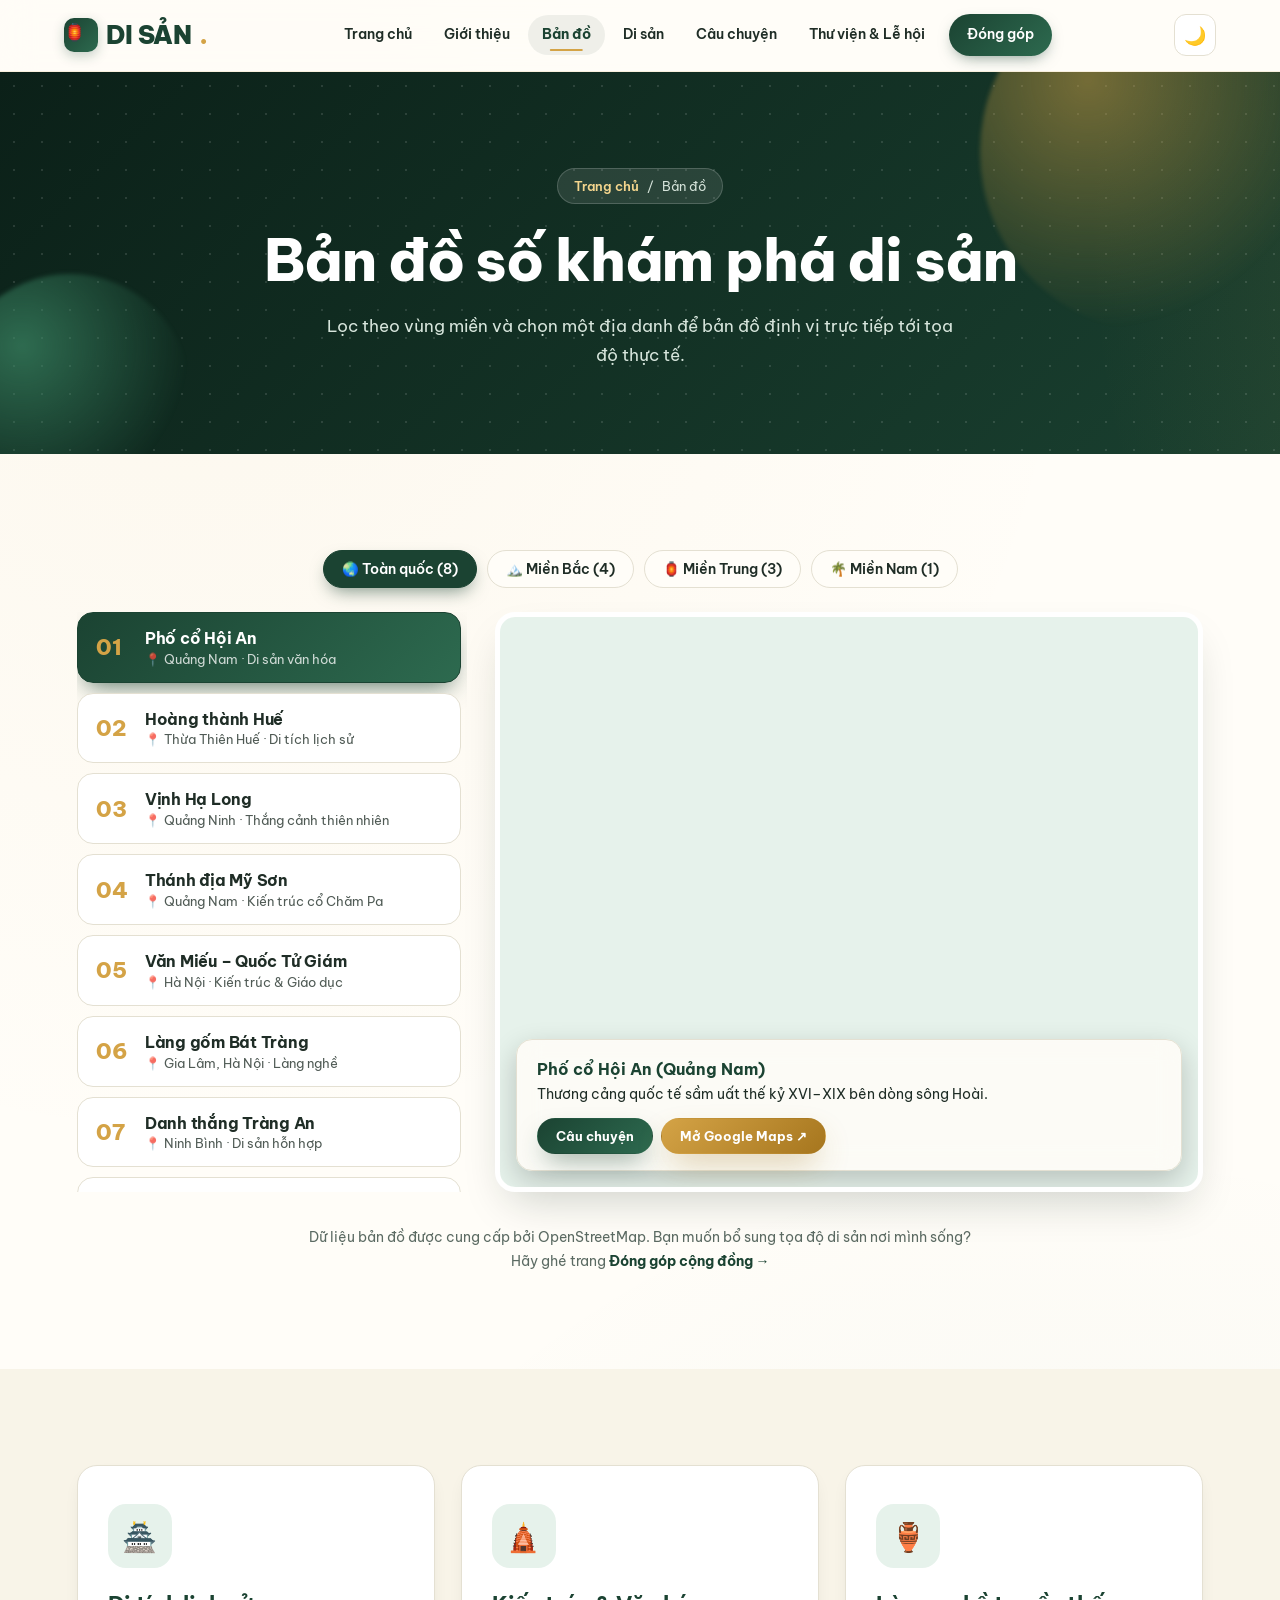
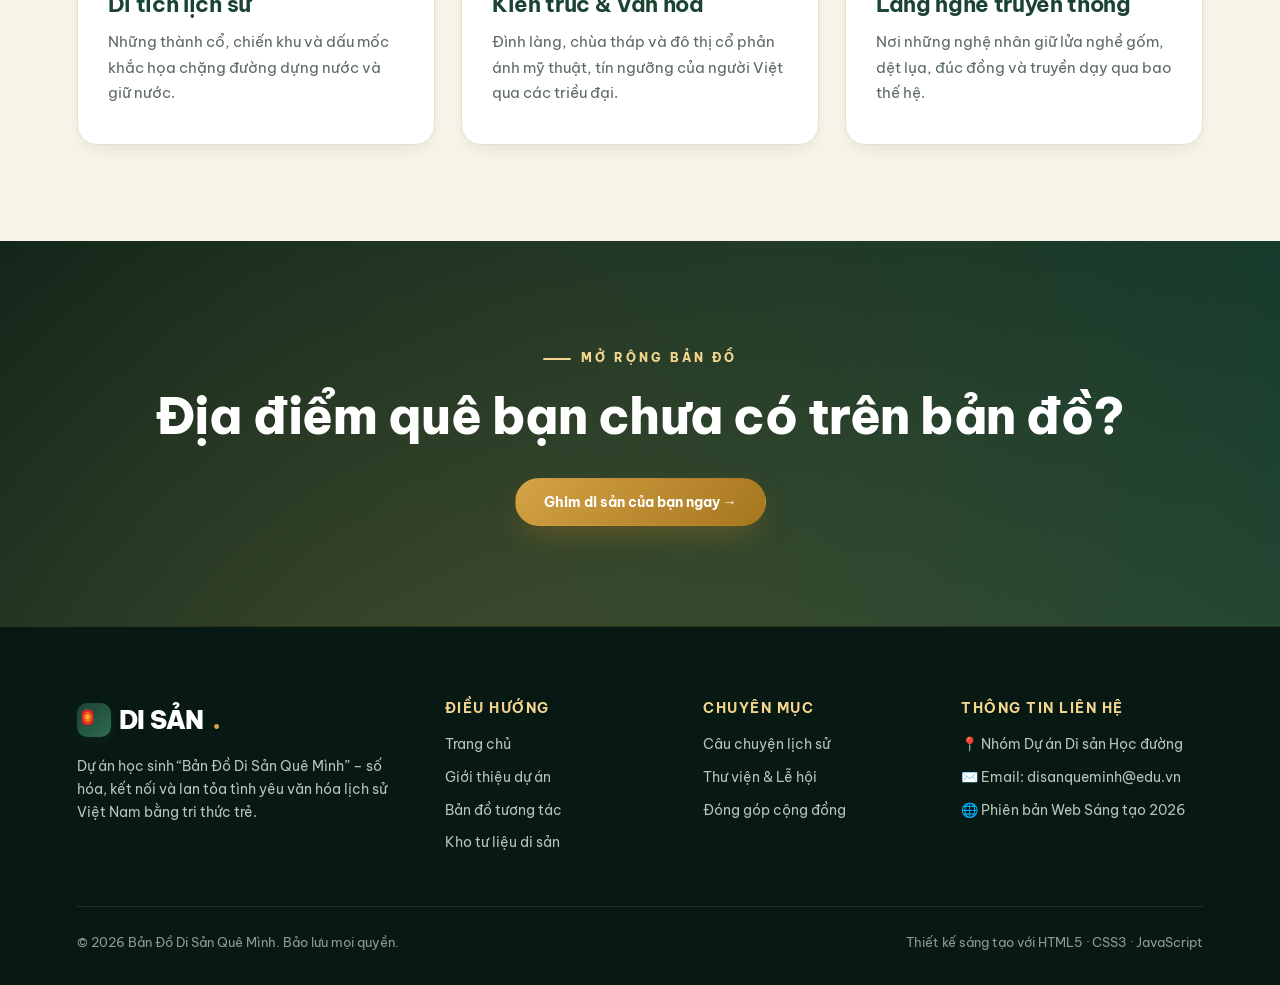
==== commit acafcaae: "Toi uu font chu Tieng Viet (Be Vietnam Pro & Lora) khong loi dau va kerning" ====
--- a/ban-do.html
+++ b/ban-do.html
@@ -7,7 +7,7 @@
     <title>Bản đồ | Bản Đồ Di Sản Quê Mình</title>
     <link rel="preconnect" href="https://fonts.googleapis.com">
     <link rel="preconnect" href="https://fonts.gstatic.com" crossorigin>
-    <link href="https://fonts.googleapis.com/css2?family=Be+Vietnam+Pro:wght@400;500;600;700;800&family=Playfair+Display:ital,wght@0,600;0,800;0,900;1,600&display=swap&subset=vietnamese" rel="stylesheet">
+    <link href="https://fonts.googleapis.com/css2?family=Be+Vietnam+Pro:ital,wght@0,400;0,500;0,600;0,700;0,800;0,900;1,400;1,600;1,700&family=Lora:ital,wght@0,600;0,700;1,500;1,600;1,700&display=swap" rel="stylesheet">
     <link rel="stylesheet" href="style.css">
 </head>
 <body>
--- a/style.css
+++ b/style.css
@@ -25,8 +25,9 @@
     --shadow-sm: 0 8px 20px -8px rgba(11, 32, 24, 0.12);
     --shadow: 0 20px 45px -15px rgba(11, 32, 24, 0.22);
     --shadow-gold: 0 14px 32px -8px rgba(166, 118, 30, 0.45);
-    --font-body: "Be Vietnam Pro", system-ui, -apple-system, "Segoe UI", Roboto, Arial, sans-serif;
-    --font-head: "Playfair Display", Georgia, "Times New Roman", serif;
+    --font-body: "Be Vietnam Pro", "Segoe UI", Roboto, "Helvetica Neue", Arial, sans-serif;
+    --font-head: "Be Vietnam Pro", "Segoe UI", Roboto, "Helvetica Neue", Arial, sans-serif;
+    --font-serif: "Lora", "Times New Roman", serif;
 }
 
 /* Chế độ Ban đêm (Đêm Hội An) */
@@ -119,7 +120,15 @@
 
 h1, h2, h3, h4 {
     font-family: var(--font-head);
-    line-height: 1.22;
+    font-weight: 800;
+    line-height: 1.3;
+    letter-spacing: -0.015em;
+    font-synthesis: none;
+    text-rendering: optimizeLegibility;
+}
+
+h3, h4 {
+    font-weight: 700;
 }
 
 /* ---------- Thanh tiến trình cuộn ---------- */
@@ -579,14 +588,16 @@
 }
 
 .hero h1 {
-    font-size: clamp(40px, 6.4vw, 82px);
-    letter-spacing: -1.8px;
+    font-size: clamp(38px, 5.8vw, 74px);
+    letter-spacing: -0.02em;
     margin-bottom: 24px;
-    line-height: 1.1;
+    line-height: 1.22;
 }
 
 .hero h1 em {
+    font-family: var(--font-serif);
     font-style: italic;
+    font-weight: 700;
     color: var(--gold-light);
     position: relative;
     display: inline-block;
@@ -788,8 +799,9 @@
 }
 
 .page-hero h1 {
-    font-size: clamp(34px, 5.5vw, 64px);
-    letter-spacing: -1.2px;
+    font-size: clamp(32px, 5vw, 58px);
+    letter-spacing: -0.02em;
+    line-height: 1.25;
     margin-bottom: 16px;
 }
 
@@ -2056,10 +2068,11 @@
 }
 
 .quote p {
-    font-family: var(--font-head);
+    font-family: var(--font-serif);
     font-style: italic;
-    font-size: clamp(22px, 3.4vw, 36px);
-    line-height: 1.45;
+    font-weight: 600;
+    font-size: clamp(22px, 3.2vw, 34px);
+    line-height: 1.5;
     color: #fff;
 }
 
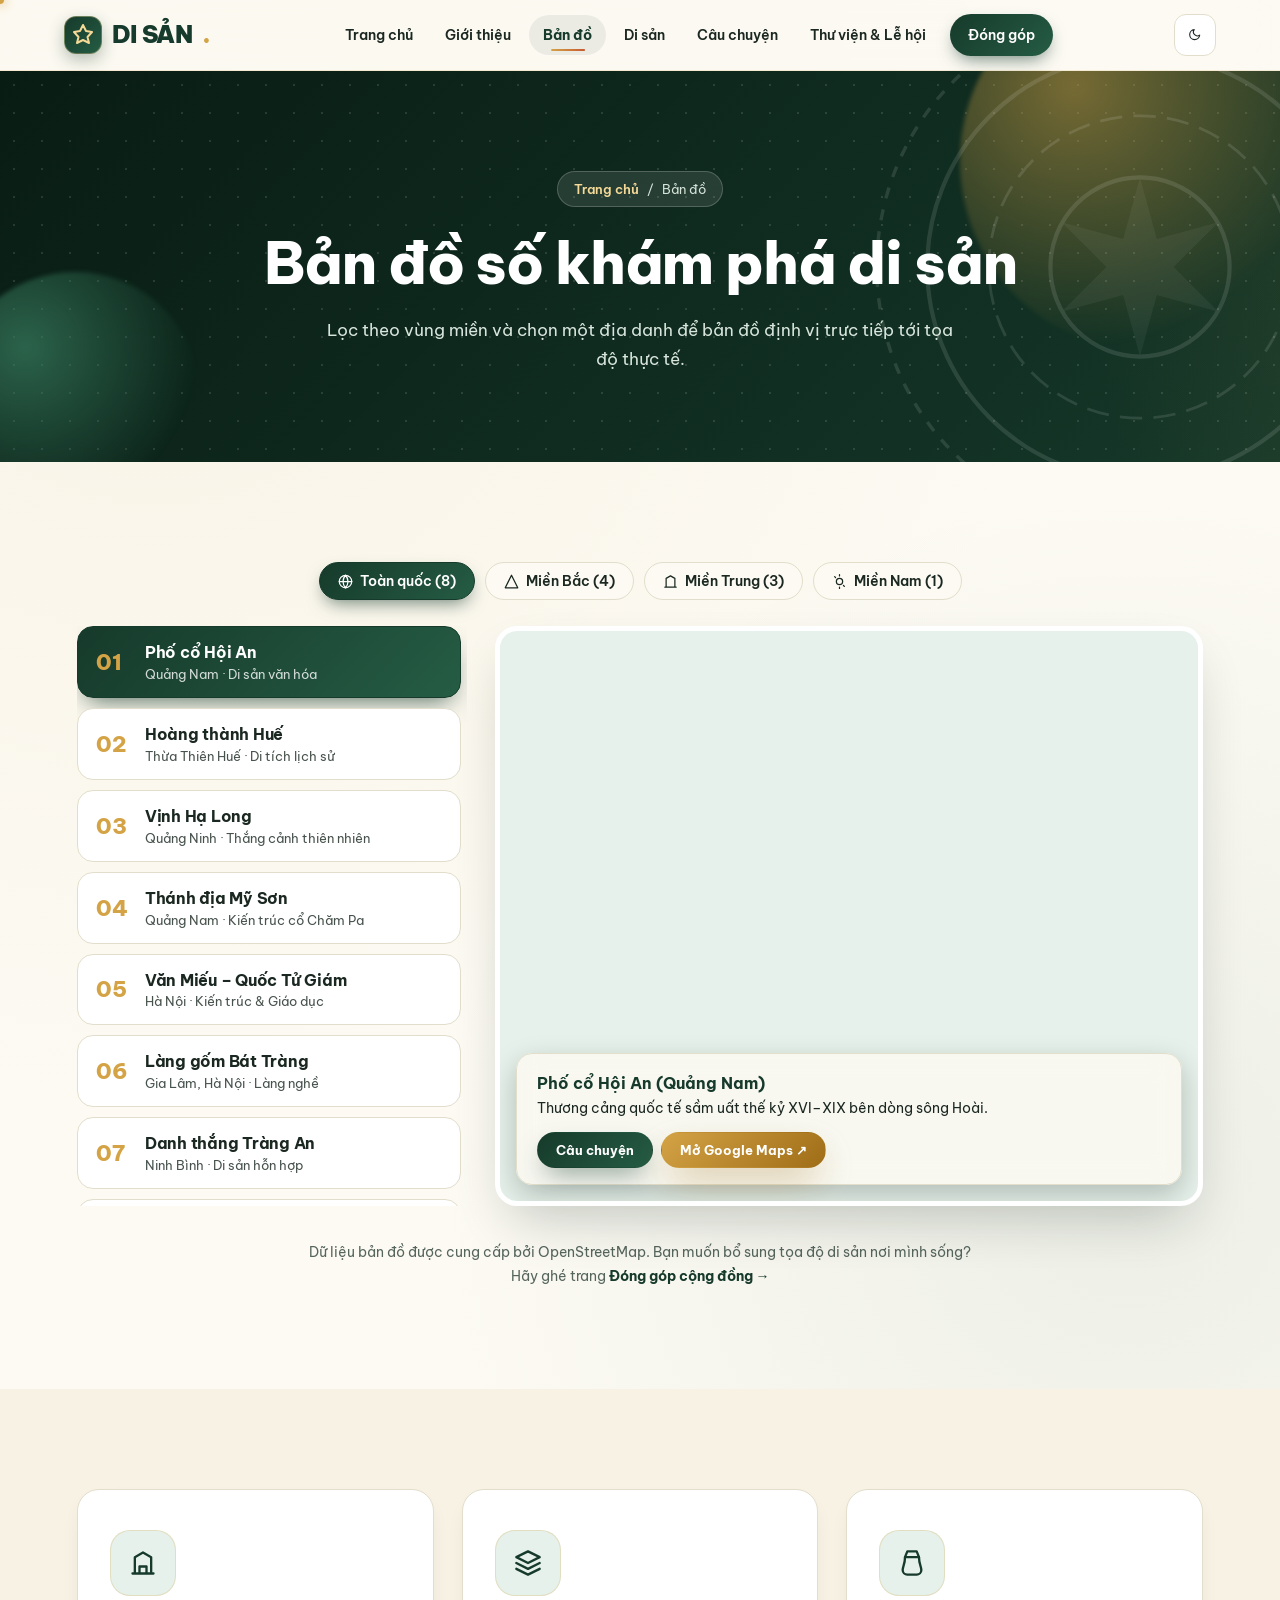
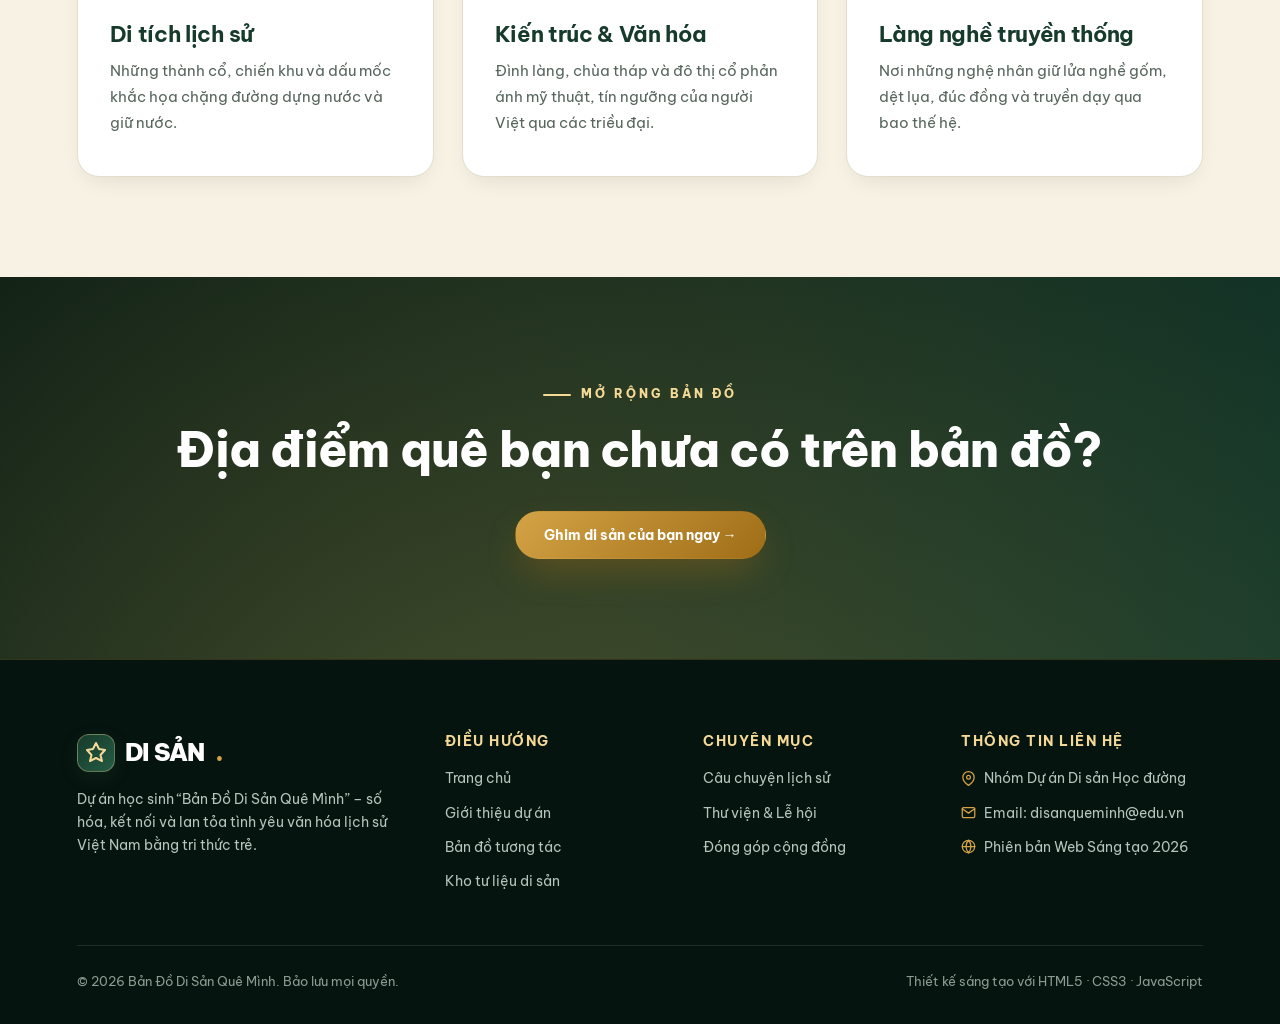
==== commit 3f84222e: "Nang cap giao dien nghe thuat, thay 100% icon bang Vector SVG, them Custom Cursor, Magnetic Button, " ====
--- a/ban-do.html
+++ b/ban-do.html
@@ -13,7 +13,12 @@
 <body>
 <div class="progress" aria-hidden="true"></div>
 <header class="header">
-    <a href="index.html" class="logo"><span class="logo-mark">🏮</span>DI SẢN<span>.</span></a>
+    <a href="index.html" class="logo">
+        <span class="logo-mark" aria-hidden="true">
+            <svg class="svg-icon" viewBox="0 0 24 24"><path d="M12 2L15 8L21 9L16.5 14L18 20L12 17L6 20L7.5 14L3 9L9 8L12 2Z"/></svg>
+        </span>
+        DI SẢN<span class="dot">.</span>
+    </a>
     <nav class="nav" id="nav">
         <a href="index.html">Trang chủ</a>
         <a href="gioi-thieu.html">Giới thiệu</a>
@@ -24,7 +29,9 @@
         <a href="dong-gop.html" class="nav-cta">Đóng góp</a>
     </nav>
     <div class="header-actions">
-        <button class="theme-toggle" type="button" aria-label="Đổi giao diện Sáng/Tối">🌙</button>
+        <button class="theme-toggle" type="button" aria-label="Đổi giao diện Sáng/Tối">
+            <svg class="svg-icon" viewBox="0 0 24 24" aria-hidden="true"><path d="M21 12.79A9 9 0 1 1 11.21 3 7 7 0 0 0 21 12.79z"/></svg>
+        </button>
         <button class="burger" type="button" aria-label="Mở menu" aria-expanded="false" aria-controls="nav"><span></span></button>
     </div>
 </header>
@@ -42,45 +49,57 @@
 <section class="section">
     <div class="container">
         <div class="map-filter-bar reveal">
-            <button type="button" class="chip active" data-region="all">🌏 Toàn quốc (8)</button>
-            <button type="button" class="chip" data-region="bac">🏔️ Miền Bắc (4)</button>
-            <button type="button" class="chip" data-region="trung">🏮 Miền Trung (3)</button>
-            <button type="button" class="chip" data-region="nam">🌴 Miền Nam (1)</button>
+            <button type="button" class="chip active" data-region="all">
+                <svg class="svg-icon sm" viewBox="0 0 24 24" aria-hidden="true"><circle cx="12" cy="12" r="10"/><line x1="2" y1="12" x2="22" y2="12"/><path d="M12 2a15.3 15.3 0 0 1 4 10 15.3 15.3 0 0 1-4 10 15.3 15.3 0 0 1-4-10 15.3 15.3 0 0 1 4-10z"/></svg>
+                Toàn quốc (8)
+            </button>
+            <button type="button" class="chip" data-region="bac">
+                <svg class="svg-icon sm" viewBox="0 0 24 24" aria-hidden="true"><polygon points="12 2 2 22 22 22 12 2"/></svg>
+                Miền Bắc (4)
+            </button>
+            <button type="button" class="chip" data-region="trung">
+                <svg class="svg-icon sm" viewBox="0 0 24 24" aria-hidden="true"><path d="M3 21h18M5 21V7l7-4 7 4v14"/></svg>
+                Miền Trung (3)
+            </button>
+            <button type="button" class="chip" data-region="nam">
+                <svg class="svg-icon sm" viewBox="0 0 24 24" aria-hidden="true"><circle cx="12" cy="12" r="5"/><path d="M12 1v2M12 21v2M4.22 4.22l1.42 1.42M18.36 18.36l1.42 1.42"/></svg>
+                Miền Nam (1)
+            </button>
         </div>
 
         <div class="map-layout">
             <div class="map-list reveal left">
                 <button class="map-item active" aria-pressed="true" data-region="trung" data-lat="15.8801" data-lon="108.3380" data-zoom="0.02" data-name="Phố cổ Hội An (Quảng Nam)" data-desc="Thương cảng quốc tế sầm uất thế kỷ XVI–XIX bên dòng sông Hoài." data-story="cau-chuyen.html#hoi-an">
                     <span class="num">01</span>
-                    <span><h4>Phố cổ Hội An</h4><small>📍 Quảng Nam · Di sản văn hóa</small></span>
+                    <span><h4>Phố cổ Hội An</h4><small>Quảng Nam · Di sản văn hóa</small></span>
                 </button>
                 <button class="map-item" aria-pressed="false" data-region="trung" data-lat="16.4698" data-lon="107.5786" data-zoom="0.025" data-name="Quần thể Cố đô Huế" data-desc="Kinh đô cuối cùng của triều Nguyễn với kiến trúc cung đình kiệt xuất." data-story="cau-chuyen.html#hue">
                     <span class="num">02</span>
-                    <span><h4>Hoàng thành Huế</h4><small>📍 Thừa Thiên Huế · Di tích lịch sử</small></span>
+                    <span><h4>Hoàng thành Huế</h4><small>Thừa Thiên Huế · Di tích lịch sử</small></span>
                 </button>
                 <button class="map-item" aria-pressed="false" data-region="bac" data-lat="20.9101" data-lon="107.1839" data-zoom="0.12" data-name="Vịnh Hạ Long (Quảng Ninh)" data-desc="Kỳ quan thiên nhiên thế giới với gần 2.000 đảo đá vôi kỳ vĩ." data-story="cau-chuyen.html#ha-long">
                     <span class="num">03</span>
-                    <span><h4>Vịnh Hạ Long</h4><small>📍 Quảng Ninh · Thắng cảnh thiên nhiên</small></span>
+                    <span><h4>Vịnh Hạ Long</h4><small>Quảng Ninh · Thắng cảnh thiên nhiên</small></span>
                 </button>
                 <button class="map-item" aria-pressed="false" data-region="trung" data-lat="15.7640" data-lon="108.1240" data-zoom="0.025" data-name="Thánh địa Mỹ Sơn (Quảng Nam)" data-desc="Quần thể đền tháp Chăm Pa cổ kính ẩn mình trong thung lũng." data-story="cau-chuyen.html#my-son">
                     <span class="num">04</span>
-                    <span><h4>Thánh địa Mỹ Sơn</h4><small>📍 Quảng Nam · Kiến trúc cổ Chăm Pa</small></span>
+                    <span><h4>Thánh địa Mỹ Sơn</h4><small>Quảng Nam · Kiến trúc cổ Chăm Pa</small></span>
                 </button>
                 <button class="map-item" aria-pressed="false" data-region="bac" data-lat="21.0286" data-lon="105.8355" data-zoom="0.015" data-name="Văn Miếu – Quốc Tử Giám (Hà Nội)" data-desc="Trường đại học đầu tiên của Việt Nam, biểu tượng hiếu học ngàn năm." data-story="cau-chuyen.html#van-mieu">
                     <span class="num">05</span>
-                    <span><h4>Văn Miếu – Quốc Tử Giám</h4><small>📍 Hà Nội · Kiến trúc &amp; Giáo dục</small></span>
+                    <span><h4>Văn Miếu – Quốc Tử Giám</h4><small>Hà Nội · Kiến trúc &amp; Giáo dục</small></span>
                 </button>
                 <button class="map-item" aria-pressed="false" data-region="bac" data-lat="20.9763" data-lon="105.9144" data-zoom="0.025" data-name="Làng gốm Bát Tràng (Hà Nội)" data-desc="Làng nghề gốm sứ truyền thống hơn 700 năm tuổi bên sông Hồng." data-story="cau-chuyen.html#bat-trang">
                     <span class="num">06</span>
-                    <span><h4>Làng gốm Bát Tràng</h4><small>📍 Gia Lâm, Hà Nội · Làng nghề</small></span>
+                    <span><h4>Làng gốm Bát Tràng</h4><small>Gia Lâm, Hà Nội · Làng nghề</small></span>
                 </button>
                 <button class="map-item" aria-pressed="false" data-region="bac" data-lat="20.2506" data-lon="105.8972" data-zoom="0.06" data-name="Quần thể danh thắng Tràng An" data-desc="Di sản kép văn hóa và thiên nhiên thế giới tại cố đô Hoa Lư." data-story="cau-chuyen.html#ha-long">
                     <span class="num">07</span>
-                    <span><h4>Danh thắng Tràng An</h4><small>📍 Ninh Bình · Di sản hỗn hợp</small></span>
+                    <span><h4>Danh thắng Tràng An</h4><small>Ninh Bình · Di sản hỗn hợp</small></span>
                 </button>
                 <button class="map-item" aria-pressed="false" data-region="nam" data-lat="11.1416" data-lon="106.4625" data-zoom="0.03" data-name="Khu di tích Địa đạo Củ Chi" data-desc="Hệ thống đường hầm phòng thủ kiên cường dài hơn 200km trong lòng đất." data-story="cau-chuyen.html">
                     <span class="num">08</span>
-                    <span><h4>Địa đạo Củ Chi</h4><small>📍 TP. Hồ Chí Minh · Di tích lịch sử</small></span>
+                    <span><h4>Địa đạo Củ Chi</h4><small>TP. Hồ Chí Minh · Di tích lịch sử</small></span>
                 </button>
             </div>
 
@@ -109,17 +128,23 @@
     <div class="container">
         <div class="features">
             <div class="feature reveal">
-                <div class="icon">🏯</div>
+                <div class="icon">
+                    <svg class="svg-icon lg" viewBox="0 0 24 24" aria-hidden="true"><path d="M3 21h18M5 21V7l7-4 7 4v14M9 21v-6h6v6"/></svg>
+                </div>
                 <h3>Di tích lịch sử</h3>
                 <p>Những thành cổ, chiến khu và dấu mốc khắc họa chặng đường dựng nước và giữ nước.</p>
             </div>
             <div class="feature reveal" style="--d:.12s">
-                <div class="icon">🛕</div>
+                <div class="icon">
+                    <svg class="svg-icon lg" viewBox="0 0 24 24" aria-hidden="true"><path d="M12 2L2 7l10 5 10-5-10-5z"/><path d="M2 17l10 5 10-5"/><path d="M2 12l10 5 10-5"/></svg>
+                </div>
                 <h3>Kiến trúc &amp; Văn hóa</h3>
                 <p>Đình làng, chùa tháp và đô thị cổ phản ánh mỹ thuật, tín ngưỡng của người Việt qua các triều đại.</p>
             </div>
             <div class="feature reveal" style="--d:.24s">
-                <div class="icon">🏺</div>
+                <div class="icon">
+                    <svg class="svg-icon lg" viewBox="0 0 24 24" aria-hidden="true"><path d="M8 2h8l2 5H6l2-5z"/><path d="M6 7c0 6-2 8-2 11a4 4 0 0 0 4 4h8a4 4 0 0 0 4-4c0-3-2-5-2-11"/></svg>
+                </div>
                 <h3>Làng nghề truyền thống</h3>
                 <p>Nơi những nghệ nhân giữ lửa nghề gốm, dệt lụa, đúc đồng và truyền dạy qua bao thế hệ.</p>
             </div>
@@ -137,7 +162,12 @@
 <footer class="footer">
     <div class="footer-grid">
         <div>
-            <a href="index.html" class="logo"><span class="logo-mark">🏮</span>DI SẢN<span>.</span></a>
+            <a href="index.html" class="logo">
+                <span class="logo-mark" aria-hidden="true">
+                    <svg class="svg-icon" viewBox="0 0 24 24"><path d="M12 2L15 8L21 9L16.5 14L18 20L12 17L6 20L7.5 14L3 9L9 8L12 2Z"/></svg>
+                </span>
+                DI SẢN<span class="dot">.</span>
+            </a>
             <p>Dự án học sinh “Bản Đồ Di Sản Quê Mình” – số hóa, kết nối và lan tỏa tình yêu văn hóa lịch sử Việt Nam bằng tri thức trẻ.</p>
         </div>
         <div>
@@ -160,9 +190,18 @@
         <div>
             <h4>THÔNG TIN LIÊN HỆ</h4>
             <ul>
-                <li>📍 Nhóm Dự án Di sản Học đường</li>
-                <li>✉️ Email: disanqueminh@edu.vn</li>
-                <li>🌐 Phiên bản Web Sáng tạo 2026</li>
+                <li>
+                    <svg class="svg-icon sm" viewBox="0 0 24 24" aria-hidden="true"><path d="M21 10c0 7-9 13-9 13s-9-6-9-13a9 9 0 0 1 18 0z"/><circle cx="12" cy="10" r="3"/></svg>
+                    Nhóm Dự án Di sản Học đường
+                </li>
+                <li>
+                    <svg class="svg-icon sm" viewBox="0 0 24 24" aria-hidden="true"><path d="M4 4h16c1.1 0 2 .9 2 2v12c0 1.1-.9 2-2 2H4c-1.1 0-2-.9-2-2V6c0-1.1.9-2 2-2z"/><polyline points="22,6 12,13 2,6"/></svg>
+                    Email: disanqueminh@edu.vn
+                </li>
+                <li>
+                    <svg class="svg-icon sm" viewBox="0 0 24 24" aria-hidden="true"><circle cx="12" cy="12" r="10"/><line x1="2" y1="12" x2="22" y2="12"/><path d="M12 2a15.3 15.3 0 0 1 4 10 15.3 15.3 0 0 1-4 10 15.3 15.3 0 0 1-4-10 15.3 15.3 0 0 1 4-10z"/></svg>
+                    Phiên bản Web Sáng tạo 2026
+                </li>
             </ul>
         </div>
     </div>
--- a/style.css
+++ b/style.css
@@ -1,46 +1,47 @@
 /* ==========================================================================
-   BẢN ĐỒ DI SẢN QUÊ MÌNH – GIAO DIỆN SÁNG TẠO & RESPONSIVE ĐA TRANG
+   BẢN ĐỒ DI SẢN QUÊ MÌNH – GIAO DIỆN NGHỆ THUẬT ĐƯƠNG ĐẠI & HIỆU ỨNG SÁNG TẠO
+   (100% Vector SVG Icons · Chuẩn Tiếng Việt · Responsive Đa Thiết Bị)
    ========================================================================== */
 
 :root {
-    --green: #1b4332;
-    --green-dark: #0b2018;
-    --green-mid: #2d6a4f;
-    --green-soft: #40916c;
-    --green-light: #e6f2eb;
+    --green: #163a2b;
+    --green-dark: #091c14;
+    --green-mid: #255c44;
+    --green-soft: #3b8263;
+    --green-light: #e5f1ea;
     --gold: #d4a346;
-    --gold-light: #f4d58d;
-    --gold-dark: #a6761e;
+    --gold-light: #f5d996;
+    --gold-dark: #9e6d16;
     --terracotta: #c85a32;
-    --cream: #f8f4e8;
-    --paper: #fffdf8;
+    --cream: #f7f2e4;
+    --paper: #fcfaf3;
     --surface: #ffffff;
-    --surface-glass: rgba(255, 253, 248, 0.86);
-    --text: #1f2d26;
-    --muted: #5c6b63;
-    --line: #e4e0d2;
+    --surface-glass: rgba(252, 250, 243, 0.85);
+    --text: #1b2821;
+    --muted: #56665d;
+    --line: #e2decb;
     --radius-sm: 12px;
-    --radius: 20px;
-    --radius-lg: 28px;
-    --shadow-sm: 0 8px 20px -8px rgba(11, 32, 24, 0.12);
-    --shadow: 0 20px 45px -15px rgba(11, 32, 24, 0.22);
-    --shadow-gold: 0 14px 32px -8px rgba(166, 118, 30, 0.45);
+    --radius: 22px;
+    --radius-lg: 30px;
+    --shadow-sm: 0 10px 25px -10px rgba(9, 28, 20, 0.12);
+    --shadow: 0 24px 54px -16px rgba(9, 28, 20, 0.24);
+    --shadow-gold: 0 16px 36px -8px rgba(158, 109, 22, 0.48);
     --font-body: "Be Vietnam Pro", "Segoe UI", Roboto, "Helvetica Neue", Arial, sans-serif;
     --font-head: "Be Vietnam Pro", "Segoe UI", Roboto, "Helvetica Neue", Arial, sans-serif;
     --font-serif: "Lora", "Times New Roman", serif;
 }
 
-/* Chế độ Ban đêm (Đêm Hội An) */
+/* Chế độ Ban đêm (Đêm Hội An Huyền Ảo) */
 [data-theme="dark"] {
-    --cream: #11221b;
-    --paper: #0a1611;
-    --surface: #142921;
-    --surface-glass: rgba(16, 34, 27, 0.88);
-    --green-light: #1d3b2f;
-    --text: #edf2ef;
-    --muted: #9eb0a6;
-    --line: #233d32;
-    --shadow: 0 22px 50px -15px rgba(0, 0, 0, 0.65);
+    --cream: #0e1f18;
+    --paper: #07120e;
+    --surface: #11261e;
+    --surface-glass: rgba(14, 31, 24, 0.88);
+    --green-light: #19382b;
+    --text: #eef4f0;
+    --muted: #9cb0a5;
+    --line: #213d31;
+    --shadow: 0 26px 60px -15px rgba(0, 0, 0, 0.72);
 }
 
 [data-theme="dark"] .section h2,
@@ -51,8 +52,10 @@
 [data-theme="dark"] .acc-btn,
 [data-theme="dark"] .contribute-form h3,
 [data-theme="dark"] .contribute-form label,
+[data-theme="dark"] .festival-card h3,
+[data-theme="dark"] .quiz-box h3,
 [data-theme="dark"] .logo {
-    color: #f3f7f4;
+    color: #f4f8f5;
 }
 
 [data-theme="dark"] .text-link {
@@ -60,8 +63,9 @@
 }
 
 [data-theme="dark"] .tag {
-    background: rgba(20, 41, 33, 0.9);
-    color: var(--gold-light);
+    background: rgba(17, 38, 30, 0.92);
+    color: var(--gold-light);
+    border: 1px solid rgba(212, 163, 70, 0.3);
 }
 
 *, *::before, *::after {
@@ -81,12 +85,13 @@
     color: var(--text);
     background-color: var(--paper);
     background-image:
-        radial-gradient(circle at 15% 10%, rgba(212, 163, 70, 0.06), transparent 35%),
-        radial-gradient(circle at 85% 80%, rgba(45, 106, 79, 0.06), transparent 40%);
-    line-height: 1.7;
+        radial-gradient(circle at 12% 8%, rgba(212, 163, 70, 0.08), transparent 34%),
+        radial-gradient(circle at 88% 45%, rgba(37, 92, 68, 0.07), transparent 38%),
+        radial-gradient(circle at 20% 88%, rgba(200, 90, 50, 0.05), transparent 35%);
+    line-height: 1.72;
     overflow-x: clip;
     -webkit-font-smoothing: antialiased;
-    transition: background-color 0.35s ease, color 0.35s ease;
+    transition: background-color 0.4s ease, color 0.4s ease;
 }
 
 img {
@@ -131,6 +136,85 @@
     font-weight: 700;
 }
 
+/* ---------- Hệ thống SVG Icon chuẩn ---------- */
+.svg-icon {
+    width: 1em;
+    height: 1em;
+    display: inline-block;
+    vertical-align: -0.15em;
+    fill: none;
+    stroke: currentColor;
+    stroke-width: 2;
+    stroke-linecap: round;
+    stroke-linejoin: round;
+    flex-shrink: 0;
+}
+
+.svg-icon.lg {
+    width: 28px;
+    height: 28px;
+}
+
+.svg-icon.sm {
+    width: 15px;
+    height: 15px;
+}
+
+/* ---------- Con trỏ chuột nghệ thuật (Custom Cursor) ---------- */
+.cursor-dot,
+.cursor-ring {
+    position: fixed;
+    top: 0;
+    left: 0;
+    pointer-events: none;
+    z-index: 9999;
+    border-radius: 50%;
+    transform: translate(-50%, -50%);
+    display: none;
+}
+
+@media (hover: hover) and (pointer: fine) {
+    .cursor-dot {
+        display: block;
+        width: 8px;
+        height: 8px;
+        background: var(--gold);
+        box-shadow: 0 0 12px var(--gold);
+        transition: transform 0.15s ease, background 0.2s ease;
+    }
+    .cursor-ring {
+        display: block;
+        width: 36px;
+        height: 36px;
+        border: 1.5px solid rgba(212, 163, 70, 0.65);
+        background: rgba(212, 163, 70, 0.04);
+        transition: width 0.28s cubic-bezier(0.2, 0.8, 0.2, 1), height 0.28s cubic-bezier(0.2, 0.8, 0.2, 1), border-color 0.28s, background 0.28s;
+    }
+    .cursor-ring.active {
+        width: 58px;
+        height: 58px;
+        border-color: var(--gold);
+        background: rgba(212, 163, 70, 0.14);
+    }
+}
+
+/* ---------- Hiệu ứng gợn sóng khi click (Ripple) ---------- */
+.ripple-wave {
+    position: absolute;
+    border-radius: 50%;
+    background: rgba(255, 255, 255, 0.45);
+    transform: scale(0);
+    animation: rippleAnim 0.65s cubic-bezier(0.2, 0.8, 0.2, 1);
+    pointer-events: none;
+}
+
+@keyframes rippleAnim {
+    to {
+        transform: scale(3.8);
+        opacity: 0;
+    }
+}
+
 /* ---------- Thanh tiến trình cuộn ---------- */
 .progress {
     position: fixed;
@@ -138,11 +222,12 @@
     left: 0;
     height: 4px;
     width: 0;
-    background: linear-gradient(90deg, var(--gold), #ffe299, var(--terracotta), var(--gold));
+    background: linear-gradient(90deg, var(--gold), #ffe59e, var(--terracotta), var(--gold));
     background-size: 200% 100%;
     animation: gradientShift 4s ease infinite;
     z-index: 300;
     transition: width 0.1s linear;
+    box-shadow: 0 0 12px rgba(212, 163, 70, 0.6);
 }
 
 /* ---------- Header & Điều hướng ---------- */
@@ -156,46 +241,52 @@
     gap: 16px;
     padding: 14px 5%;
     background: var(--surface-glass);
-    backdrop-filter: blur(16px);
-    -webkit-backdrop-filter: blur(16px);
-    border-bottom: 1px solid rgba(212, 163, 70, 0.15);
-    transition: box-shadow 0.3s ease, padding 0.3s ease, background 0.3s ease, border-color 0.3s ease;
+    backdrop-filter: blur(18px);
+    -webkit-backdrop-filter: blur(18px);
+    border-bottom: 1px solid rgba(212, 163, 70, 0.18);
+    transition: box-shadow 0.35s ease, padding 0.35s ease, background 0.35s ease, border-color 0.35s ease;
 }
 
 .header.scrolled {
-    padding-top: 10px;
-    padding-bottom: 10px;
-    box-shadow: 0 10px 32px -12px rgba(11, 32, 24, 0.25);
+    padding-top: 9px;
+    padding-bottom: 9px;
+    box-shadow: 0 12px 36px -12px rgba(9, 28, 20, 0.28);
     border-bottom-color: var(--line);
 }
 
 .logo {
     display: inline-flex;
     align-items: center;
-    gap: 8px;
+    gap: 10px;
     font-family: var(--font-head);
-    font-size: 25px;
+    font-size: 24px;
     font-weight: 900;
     color: var(--green);
-    letter-spacing: -0.5px;
+    letter-spacing: -0.02em;
     white-space: nowrap;
     position: relative;
     z-index: 160;
+    transition: transform 0.25s ease;
 }
 
 .logo-mark {
-    width: 34px;
-    height: 34px;
-    border-radius: 10px;
+    width: 38px;
+    height: 38px;
+    border-radius: 12px;
     background: linear-gradient(135deg, var(--green), var(--green-mid));
     color: var(--gold-light);
     display: inline-grid;
     place-items: center;
-    font-size: 17px;
-    box-shadow: 0 4px 12px rgba(27, 67, 50, 0.25);
-}
-
-.logo span {
+    box-shadow: 0 6px 16px rgba(22, 58, 43, 0.3);
+    border: 1px solid rgba(245, 217, 150, 0.35);
+    transition: transform 0.4s cubic-bezier(0.2, 0.8, 0.2, 1);
+}
+
+.logo:hover .logo-mark {
+    transform: rotate(-10deg) scale(1.08);
+}
+
+.logo span.dot {
     color: var(--gold);
     display: inline-block;
     animation: bounce 2.4s ease-in-out infinite;
@@ -227,7 +318,7 @@
     width: 0;
     height: 2.5px;
     border-radius: 2px;
-    background: var(--gold);
+    background: linear-gradient(90deg, var(--gold), var(--terracotta));
     transform: translateX(-50%);
     transition: width 0.3s ease;
 }
@@ -243,18 +334,18 @@
 
 .nav a:hover::after,
 .nav a.active::after {
-    width: 42%;
+    width: 44%;
 }
 
 .nav a.active {
     color: var(--green);
     font-weight: 700;
-    background: rgba(27, 67, 50, 0.07);
+    background: rgba(22, 58, 43, 0.07);
 }
 
 [data-theme="dark"] .nav a.active {
     color: var(--gold-light);
-    background: rgba(212, 163, 70, 0.14);
+    background: rgba(212, 163, 70, 0.15);
 }
 
 .nav a.nav-cta {
@@ -262,7 +353,7 @@
     color: #fff !important;
     margin-left: 6px;
     padding: 9px 18px;
-    box-shadow: 0 6px 16px -6px rgba(27, 67, 50, 0.6);
+    box-shadow: 0 8px 18px -6px rgba(22, 58, 43, 0.65);
 }
 
 .nav a.nav-cta::after {
@@ -290,16 +381,20 @@
     border: 1px solid var(--line);
     background: var(--surface);
     color: var(--text);
-    font-size: 18px;
     cursor: pointer;
     display: grid;
     place-items: center;
-    transition: transform 0.25s, border-color 0.25s, background 0.25s;
+    transition: transform 0.3s cubic-bezier(0.2, 0.8, 0.2, 1), border-color 0.25s, background 0.25s, color 0.25s;
 }
 
 .theme-toggle:hover {
-    transform: rotate(12deg) scale(1.06);
+    transform: rotate(15deg) scale(1.08);
     border-color: var(--gold);
+    color: var(--gold-dark);
+}
+
+[data-theme="dark"] .theme-toggle:hover {
+    color: var(--gold-light);
 }
 
 .burger {
@@ -354,20 +449,20 @@
     transform: translateY(-7px) rotate(-45deg);
 }
 
-/* ---------- Hệ thống Nút bấm ---------- */
+/* ---------- Hệ thống Nút bấm Từ tính (Magnetic Buttons) ---------- */
 .btn {
     position: relative;
     overflow: hidden;
     display: inline-flex;
     align-items: center;
     justify-content: center;
-    gap: 8px;
+    gap: 9px;
     padding: 14px 28px;
     border-radius: 50px;
     border: 1.5px solid transparent;
     font: 700 14px var(--font-body);
     cursor: pointer;
-    transition: transform 0.25s ease, box-shadow 0.25s ease, background 0.25s ease, color 0.25s ease, border-color 0.25s ease;
+    transition: transform 0.22s cubic-bezier(0.2, 0.8, 0.2, 1), box-shadow 0.25s ease, background 0.25s ease, color 0.25s ease, border-color 0.25s ease;
 }
 
 .btn::before {
@@ -397,14 +492,14 @@
 }
 
 .btn-primary:hover {
-    box-shadow: 0 18px 34px -8px rgba(166, 118, 30, 0.7);
+    box-shadow: 0 20px 38px -8px rgba(158, 109, 22, 0.72);
 }
 
 .btn-outline {
     border-color: rgba(255, 255, 255, 0.72);
     color: #fff;
-    background: rgba(255, 255, 255, 0.06);
-    backdrop-filter: blur(6px);
+    background: rgba(255, 255, 255, 0.07);
+    backdrop-filter: blur(8px);
 }
 
 .btn-outline:hover {
@@ -415,7 +510,7 @@
 .btn-dark {
     background: linear-gradient(135deg, var(--green), var(--green-mid));
     color: #fff;
-    box-shadow: 0 12px 26px -8px rgba(27, 67, 50, 0.5);
+    box-shadow: 0 12px 26px -8px rgba(22, 58, 43, 0.55);
 }
 
 .btn-dark:hover {
@@ -427,10 +522,11 @@
     font-size: 13px;
 }
 
-/* ---------- Bố cục Section chung ---------- */
+/* ---------- Bố cục Section & Hoa văn Trống đồng ---------- */
 .section {
-    padding: 96px 6%;
-    position: relative;
+    padding: 100px 6%;
+    position: relative;
+    overflow: hidden;
 }
 
 .section.alt {
@@ -438,7 +534,9 @@
 }
 
 .section.dark {
-    background: linear-gradient(135deg, var(--green-dark), #133326);
+    background:
+        radial-gradient(circle at 50% 50%, rgba(212, 163, 70, 0.14), transparent 65%),
+        linear-gradient(135deg, var(--green-dark), #123124);
     color: #e7efe9;
     position: relative;
     overflow: hidden;
@@ -447,6 +545,8 @@
 .container {
     max-width: 1200px;
     margin: 0 auto;
+    position: relative;
+    z-index: 2;
 }
 
 .eyebrow {
@@ -481,10 +581,9 @@
 }
 
 .section h2 {
-    font-size: clamp(28px, 4.2vw, 46px);
+    font-size: clamp(28px, 4.2vw, 44px);
     color: var(--green);
     margin-bottom: 16px;
-    letter-spacing: -0.5px;
 }
 
 .dark h2 {
@@ -503,7 +602,7 @@
 
 .section-heading {
     text-align: center;
-    margin-bottom: 54px;
+    margin-bottom: 56px;
 }
 
 .section-heading .lead {
@@ -522,10 +621,24 @@
     border-radius: 2px;
 }
 
+/* Hoa văn Trống Đồng / Mandala xoay nền */
+.drum-pattern {
+    position: absolute;
+    width: 560px;
+    height: 560px;
+    right: -140px;
+    top: 50%;
+    transform: translateY(-50%);
+    opacity: 0.11;
+    pointer-events: none;
+    z-index: 1;
+    animation: spinCenter 75s linear infinite;
+}
+
 /* ---------- Hiệu ứng Reveal khi cuộn ---------- */
 .reveal {
     opacity: 0;
-    transform: translateY(36px);
+    transform: translateY(38px);
     transition: opacity 0.85s cubic-bezier(0.2, 0.7, 0.2, 1), transform 0.85s cubic-bezier(0.2, 0.7, 0.2, 1);
     transition-delay: var(--d, 0s);
 }
@@ -547,14 +660,13 @@
     transform: none;
 }
 
-/* Sửa lỗi xung đột transition-delay khi rê chuột vào thẻ đã hiện */
 .heritage-card.reveal.in,
 .feature.reveal.in,
 .stat.reveal.in {
     transition-delay: 0s;
 }
 
-/* ---------- Hero Trang chủ ---------- */
+/* ---------- Hero Trang chủ Nghệ thuật ---------- */
 .hero {
     position: relative;
     min-height: calc(100vh - 72px);
@@ -562,13 +674,13 @@
     display: flex;
     align-items: center;
     justify-content: space-between;
-    gap: 40px;
-    padding: 90px 6% 120px;
+    gap: 44px;
+    padding: 92px 6% 124px;
     color: #fff;
     overflow: hidden;
     background:
-        linear-gradient(108deg, rgba(8, 25, 18, 0.94) 12%, rgba(12, 38, 28, 0.72) 58%, rgba(12, 38, 28, 0.45)),
-        url("https://images.unsplash.com/photo-1528127269322-539801943592?auto=format&fit=crop&w=1920&q=85") center / cover no-repeat,
+        linear-gradient(108deg, rgba(6, 20, 14, 0.95) 14%, rgba(12, 38, 28, 0.76) 58%, rgba(12, 38, 28, 0.48)),
+        url("https://images.unsplash.com/photo-1559592413-7cec4d0cae2b?auto=format&fit=crop&w=1920&q=85") center / cover no-repeat,
         var(--green-dark);
 }
 
@@ -588,7 +700,7 @@
 }
 
 .hero h1 {
-    font-size: clamp(38px, 5.8vw, 74px);
+    font-size: clamp(38px, 5.8vw, 72px);
     letter-spacing: -0.02em;
     margin-bottom: 24px;
     line-height: 1.22;
@@ -610,7 +722,7 @@
     bottom: 4px;
     width: 100%;
     height: 9px;
-    background: rgba(212, 163, 70, 0.38);
+    background: linear-gradient(90deg, rgba(212, 163, 70, 0.5), rgba(200, 90, 50, 0.35));
     border-radius: 4px;
     transform-origin: left;
     animation: underline 1.2s 0.6s both;
@@ -618,9 +730,9 @@
 
 .hero p.sub {
     font-size: clamp(16px, 1.6vw, 19px);
-    color: #dfece3;
-    max-width: 600px;
-    margin-bottom: 34px;
+    color: #e1ede5;
+    max-width: 610px;
+    margin-bottom: 36px;
 }
 
 .hero-buttons {
@@ -631,7 +743,7 @@
 
 .typed {
     color: var(--gold-light);
-    border-bottom: 2px dashed rgba(244, 213, 141, 0.5);
+    border-bottom: 2px dashed rgba(245, 217, 150, 0.55);
     padding-bottom: 2px;
 }
 
@@ -653,75 +765,88 @@
 }
 
 .orb.o1 {
-    width: 360px;
-    height: 360px;
+    width: 380px;
+    height: 380px;
     right: -90px;
-    top: 8%;
-    background: radial-gradient(circle at 30% 30%, rgba(212, 163, 70, 0.5), rgba(212, 163, 70, 0) 70%);
+    top: 6%;
+    background: radial-gradient(circle at 30% 30%, rgba(212, 163, 70, 0.52), rgba(212, 163, 70, 0) 70%);
     animation: float 9s ease-in-out infinite;
 }
 
 .orb.o2 {
-    width: 240px;
-    height: 240px;
+    width: 250px;
+    height: 250px;
     right: 22%;
     bottom: 8%;
-    background: radial-gradient(circle at 30% 30%, rgba(64, 145, 108, 0.65), transparent 70%);
+    background: radial-gradient(circle at 30% 30%, rgba(59, 130, 99, 0.68), transparent 70%);
     animation: float 12s ease-in-out infinite reverse;
 }
 
 .orb.o3 {
-    width: 96px;
-    height: 96px;
+    width: 110px;
+    height: 110px;
     left: 48%;
-    top: 16%;
-    border: 2px solid rgba(244, 213, 141, 0.35);
-    animation: spin 20s linear infinite;
-    border-radius: 32%;
-}
-
-/* Cụm thẻ nổi bên phải Hero */
+    top: 15%;
+    border: 1.5px dashed rgba(245, 217, 150, 0.42);
+    animation: spin 24s linear infinite;
+    border-radius: 50%;
+}
+
+/* Cụm thẻ kính mờ bên phải Hero */
 .hero-showcase {
     position: relative;
     z-index: 2;
     display: flex;
     flex-direction: column;
-    gap: 18px;
-    width: 320px;
+    gap: 20px;
+    width: 335px;
     flex-shrink: 0;
 }
 
 .hero-card {
-    padding: 22px 24px;
-    background: rgba(255, 255, 255, 0.12);
+    position: relative;
+    padding: 24px 26px;
+    background: rgba(255, 255, 255, 0.1);
     border: 1px solid rgba(255, 255, 255, 0.24);
-    backdrop-filter: blur(14px);
-    -webkit-backdrop-filter: blur(14px);
-    border-radius: 20px;
-    box-shadow: 0 20px 40px rgba(0, 0, 0, 0.25);
+    backdrop-filter: blur(16px);
+    -webkit-backdrop-filter: blur(16px);
+    border-radius: 22px;
+    box-shadow: 0 24px 48px rgba(0, 0, 0, 0.3);
     animation: float 7s ease-in-out infinite;
+    overflow: hidden;
+}
+
+.hero-card::before {
+    content: "";
+    position: absolute;
+    top: 0;
+    left: 0;
+    width: 4px;
+    height: 100%;
+    background: linear-gradient(to bottom, var(--gold-light), var(--terracotta));
 }
 
 .hero-card.secondary {
     animation-delay: -3.5s;
-    margin-left: 24px;
-    background: rgba(15, 42, 32, 0.65);
-    border-color: rgba(212, 163, 70, 0.4);
+    margin-left: 26px;
+    background: rgba(11, 32, 24, 0.72);
+    border-color: rgba(212, 163, 70, 0.42);
 }
 
 .hero-card b {
     display: block;
     font-family: var(--font-head);
-    font-size: 36px;
+    font-size: 38px;
+    font-weight: 800;
     color: var(--gold-light);
     line-height: 1.1;
-    margin-bottom: 4px;
+    margin-bottom: 6px;
 }
 
 .hero-card span {
     font-size: 13.5px;
     color: #e6f0ea;
-    line-height: 1.45;
+    line-height: 1.5;
     display: block;
 }
 
@@ -729,20 +854,32 @@
     display: flex;
     flex-wrap: wrap;
     gap: 10px;
-    margin-top: 28px;
+    margin-top: 30px;
 }
 
 .hero-badge {
     display: inline-flex;
     align-items: center;
     gap: 8px;
-    padding: 7px 14px;
+    padding: 8px 15px;
     border-radius: 30px;
     font-size: 12.5px;
     font-weight: 600;
     background: rgba(255, 255, 255, 0.1);
-    border: 1px solid rgba(255, 255, 255, 0.18);
-    color: #eef5f0;
+    border: 1px solid rgba(255, 255, 255, 0.2);
+    color: #f0f6f2;
+    backdrop-filter: blur(6px);
+    transition: transform 0.25s, border-color 0.25s, background 0.25s;
+}
+
+.hero-badge svg {
+    color: var(--gold-light);
+}
+
+.hero-badge:hover {
+    transform: translateY(-2px);
+    border-color: var(--gold-light);
+    background: rgba(212, 163, 70, 0.18);
 }
 
 .scroll-hint {
@@ -774,11 +911,11 @@
 .page-hero {
     position: relative;
     overflow: hidden;
-    padding: 96px 6% 84px;
+    padding: 100px 6% 88px;
     color: #fff;
     text-align: center;
     background:
-        radial-gradient(circle at 80% 20%, rgba(212, 163, 70, 0.25), transparent 45%),
+        radial-gradient(circle at 80% 20%, rgba(212, 163, 70, 0.28), transparent 45%),
         linear-gradient(135deg, var(--green-dark) 0%, var(--green) 55%, var(--green-mid) 100%);
     background-size: 200% 200%;
     animation: gradientShift 14s ease infinite;
@@ -807,7 +944,7 @@
 
 .page-hero p.sub {
     color: #d7e5dc;
-    max-width: 640px;
+    max-width: 650px;
     margin: 0 auto;
     font-size: 17px;
 }
@@ -819,7 +956,7 @@
     padding: 6px 16px;
     border-radius: 30px;
     background: rgba(255, 255, 255, 0.1);
-    border: 1px solid rgba(255, 255, 255, 0.18);
+    border: 1px solid rgba(255, 255, 255, 0.2);
     font-size: 13px;
     color: #d5e3da;
     margin-bottom: 20px;
@@ -870,13 +1007,22 @@
     animation: marquee 30s linear infinite;
     font-family: var(--font-head);
     font-weight: 800;
-    font-size: 19px;
+    font-size: 18.5px;
+}
+
+.marquee-track span {
+    display: inline-flex;
+    align-items: center;
+    gap: 38px;
 }
 
 .marquee-track span::after {
-    content: "✦";
-    margin-left: 38px;
-    color: var(--green);
+    content: "";
+    width: 8px;
+    height: 8px;
+    background: var(--green);
+    transform: rotate(45deg);
+    display: inline-block;
 }
 
 .marquee:hover .marquee-track {
@@ -887,36 +1033,47 @@
 .stats {
     display: grid;
     grid-template-columns: repeat(4, 1fr);
-    gap: 22px;
+    gap: 24px;
 }
 
 .stat {
     position: relative;
-    padding: 36px 20px;
+    padding: 38px 22px;
     text-align: center;
     border-radius: var(--radius);
     background: var(--surface);
     border: 1px solid var(--line);
     box-shadow: var(--shadow-sm);
     overflow: hidden;
-    transition: transform 0.35s ease, box-shadow 0.35s ease, background 0.35s ease, border-color 0.35s ease;
+    transition: transform 0.38s cubic-bezier(0.2, 0.8, 0.2, 1), box-shadow 0.38s ease, background 0.38s ease, border-color 0.38s ease;
+}
+
+.stat::before {
+    content: "";
+    position: absolute;
+    top: 0;
+    left: 0;
+    right: 0;
+    height: 3px;
+    background: linear-gradient(90deg, transparent, var(--gold), transparent);
+    opacity: 0.7;
 }
 
 .stat::after {
     content: "";
     position: absolute;
     inset: 0;
-    background: radial-gradient(circle at var(--mx, 50%) var(--my, 50%), rgba(212, 163, 70, 0.18), transparent 65%);
+    background: radial-gradient(circle at var(--mx, 50%) var(--my, 50%), rgba(212, 163, 70, 0.22), transparent 65%);
     opacity: 0;
     transition: opacity 0.3s;
     pointer-events: none;
 }
 
 .stat:hover {
-    transform: translateY(-8px);
+    transform: translateY(-10px);
     box-shadow: var(--shadow);
     background: var(--green);
-    border-color: var(--green);
+    border-color: var(--gold);
 }
 
 .stat:hover::after {
@@ -952,22 +1109,22 @@
     color: #e2eee7;
 }
 
-/* ---------- Lưới Tính năng (Spotlight Cards) ---------- */
+/* ---------- Lưới Tính năng (Spotlight & SVG Icon Cards) ---------- */
 .features {
     display: grid;
     grid-template-columns: repeat(3, 1fr);
-    gap: 26px;
+    gap: 28px;
 }
 
 .feature {
     position: relative;
-    padding: 38px 30px;
+    padding: 40px 32px;
     border-radius: var(--radius);
     background: var(--surface);
     border: 1px solid var(--line);
     box-shadow: var(--shadow-sm);
     overflow: hidden;
-    transition: transform 0.35s ease, box-shadow 0.35s ease, border-color 0.35s ease;
+    transition: transform 0.38s cubic-bezier(0.2, 0.8, 0.2, 1), box-shadow 0.38s ease, border-color 0.38s ease;
 }
 
 .feature::before {
@@ -977,7 +1134,7 @@
     bottom: 0;
     width: 100%;
     height: 4px;
-    background: linear-gradient(90deg, var(--gold), var(--green-mid));
+    background: linear-gradient(90deg, var(--gold), var(--terracotta), var(--green-mid));
     transform: scaleX(0);
     transform-origin: left;
     transition: transform 0.45s ease;
@@ -987,7 +1144,7 @@
     content: "";
     position: absolute;
     inset: 0;
-    background: radial-gradient(350px circle at var(--mx, 50%) var(--my, 50%), rgba(212, 163, 70, 0.14), transparent 70%);
+    background: radial-gradient(380px circle at var(--mx, 50%) var(--my, 50%), rgba(212, 163, 70, 0.16), transparent 70%);
     opacity: 0;
     transition: opacity 0.3s;
     pointer-events: none;
@@ -996,7 +1153,7 @@
 .feature:hover {
     transform: translateY(-10px);
     box-shadow: var(--shadow);
-    border-color: rgba(212, 163, 70, 0.5);
+    border-color: rgba(212, 163, 70, 0.6);
 }
 
 .feature:hover::before {
@@ -1008,20 +1165,27 @@
 }
 
 .icon {
-    width: 64px;
-    height: 64px;
+    width: 66px;
+    height: 66px;
     display: grid;
     place-items: center;
-    font-size: 28px;
-    border-radius: 18px;
-    margin-bottom: 22px;
+    border-radius: 20px;
+    margin-bottom: 24px;
     background: var(--green-light);
-    transition: transform 0.45s cubic-bezier(0.2, 0.8, 0.2, 1), background 0.3s;
+    color: var(--green);
+    border: 1px solid rgba(212, 163, 70, 0.25);
+    transition: transform 0.45s cubic-bezier(0.2, 0.8, 0.2, 1), background 0.35s, color 0.35s, box-shadow 0.35s;
+}
+
+[data-theme="dark"] .icon {
+    color: var(--gold-light);
 }
 
 .feature:hover .icon {
     transform: rotate(-8deg) scale(1.1);
-    background: var(--gold);
+    background: linear-gradient(135deg, var(--gold), var(--gold-dark));
+    color: #fff;
+    box-shadow: var(--shadow-gold);
 }
 
 .feature h3 {
@@ -1058,6 +1222,11 @@
 }
 
 .chip {
+    position: relative;
+    overflow: hidden;
+    display: inline-flex;
+    align-items: center;
+    gap: 7px;
     padding: 9px 18px;
     border-radius: 40px;
     border: 1px solid var(--line);
@@ -1074,10 +1243,10 @@
 }
 
 .chip.active {
-    background: var(--green);
+    background: linear-gradient(135deg, var(--green), var(--green-mid));
     color: #fff;
     border-color: var(--green);
-    box-shadow: 0 8px 18px -6px rgba(27, 67, 50, 0.6);
+    box-shadow: 0 8px 18px -6px rgba(22, 58, 43, 0.65);
 }
 
 .search-box {
@@ -1086,9 +1255,20 @@
     max-width: 340px;
 }
 
+.search-box .search-icon {
+    position: absolute;
+    left: 15px;
+    top: 50%;
+    transform: translateY(-50%);
+    width: 17px;
+    height: 17px;
+    color: var(--muted);
+    pointer-events: none;
+}
+
 .search-box input {
     width: 100%;
-    padding: 10px 16px 10px 40px;
+    padding: 10px 16px 10px 42px;
     border-radius: 40px;
     border: 1.5px solid var(--line);
     background: var(--paper);
@@ -1103,22 +1283,11 @@
     box-shadow: 0 0 0 3px rgba(212, 163, 70, 0.2);
 }
 
-.search-box::before {
-    content: "🔍";
-    position: absolute;
-    left: 14px;
-    top: 50%;
-    transform: translateY(-50%);
-    font-size: 14px;
-    opacity: 0.7;
-    pointer-events: none;
-}
-
 .filter-status {
     text-align: center;
     color: var(--muted);
     font-size: 14px;
-    margin-bottom: 24px;
+    margin-bottom: 26px;
 }
 
 .heritage-grid {
@@ -1145,7 +1314,7 @@
     content: "";
     position: absolute;
     inset: 0;
-    background: radial-gradient(420px circle at var(--mx, 50%) var(--my, 50%), rgba(255, 255, 255, 0.18), transparent 60%);
+    background: radial-gradient(440px circle at var(--mx, 50%) var(--my, 50%), rgba(212, 163, 70, 0.18), transparent 60%);
     opacity: 0;
     transition: opacity 0.3s;
     pointer-events: none;
@@ -1153,7 +1322,7 @@
 
 .heritage-card:hover {
     box-shadow: var(--shadow);
-    border-color: rgba(212, 163, 70, 0.55);
+    border-color: rgba(212, 163, 70, 0.65);
 }
 
 .heritage-card:hover::after {
@@ -1166,7 +1335,7 @@
 
 .card-img {
     position: relative;
-    height: 235px;
+    height: 240px;
     overflow: hidden;
     background: linear-gradient(135deg, var(--green), var(--green-mid));
 }
@@ -1175,7 +1344,7 @@
     width: 100%;
     height: 100%;
     object-fit: cover;
-    transition: transform 0.8s cubic-bezier(0.2, 0.7, 0.2, 1);
+    transition: transform 0.85s cubic-bezier(0.2, 0.7, 0.2, 1);
 }
 
 .heritage-card:hover .card-img img {
@@ -1186,7 +1355,7 @@
     content: "";
     position: absolute;
     inset: 0;
-    background: linear-gradient(to top, rgba(8, 25, 18, 0.7) 0%, transparent 60%);
+    background: linear-gradient(to top, rgba(6, 20, 14, 0.78) 0%, transparent 62%);
 }
 
 .card-img .tag {
@@ -1201,24 +1370,32 @@
     z-index: 2;
     right: 16px;
     top: 16px;
-    background: rgba(11, 32, 24, 0.75);
-    color: var(--gold-light);
-    padding: 4px 11px;
+    background: rgba(9, 28, 20, 0.78);
+    color: var(--gold-light);
+    border: 1px solid rgba(245, 217, 150, 0.3);
+    padding: 4px 12px;
     border-radius: 20px;
     font-size: 11.5px;
     font-weight: 700;
-    backdrop-filter: blur(4px);
+    backdrop-filter: blur(6px);
 }
 
 .card-img .loc {
     position: absolute;
     z-index: 2;
     left: 16px;
-    bottom: 12px;
+    bottom: 13px;
     color: #fff;
     font-size: 13px;
     font-weight: 600;
+    display: inline-flex;
+    align-items: center;
+    gap: 6px;
     text-shadow: 0 2px 6px rgba(0, 0, 0, 0.5);
+}
+
+.card-img .loc svg {
+    color: var(--gold-light);
 }
 
 .card-content {
@@ -1230,14 +1407,14 @@
 
 .tag {
     display: inline-block;
-    background: rgba(255, 253, 248, 0.94);
+    background: rgba(252, 250, 243, 0.94);
     color: var(--green);
     border-radius: 30px;
     padding: 5px 14px;
     font-size: 12px;
     font-weight: 700;
     backdrop-filter: blur(6px);
-    box-shadow: 0 4px 12px rgba(0, 0, 0, 0.12);
+    box-shadow: 0 4px 12px rgba(0, 0, 0, 0.14);
 }
 
 .card-content h3 {
@@ -1278,7 +1455,10 @@
 }
 
 .quick-btn {
-    padding: 6px 13px;
+    display: inline-flex;
+    align-items: center;
+    gap: 6px;
+    padding: 7px 14px;
     border-radius: 20px;
     border: 1px solid var(--line);
     background: var(--cream);
@@ -1290,17 +1470,138 @@
 }
 
 .quick-btn:hover {
-    background: var(--gold);
+    background: linear-gradient(135deg, var(--gold), var(--gold-dark));
     color: #fff;
     border-color: var(--gold);
 }
 
+/* ---------- Trò chơi Tương tác: Thử tài Di sản (Quiz Widget) ---------- */
+.quiz-box {
+    max-width: 860px;
+    margin: 0 auto;
+    padding: 42px 40px;
+    border-radius: var(--radius-lg);
+    background: var(--surface);
+    border: 1px solid var(--line);
+    box-shadow: var(--shadow);
+    position: relative;
+    overflow: hidden;
+}
+
+.quiz-box::before {
+    content: "";
+    position: absolute;
+    top: 0;
+    left: 0;
+    width: 100%;
+    height: 5px;
+    background: linear-gradient(90deg, var(--green), var(--gold), var(--terracotta));
+}
+
+.quiz-header {
+    display: flex;
+    align-items: center;
+    justify-content: space-between;
+    gap: 12px;
+    margin-bottom: 18px;
+}
+
+.quiz-step {
+    font-size: 12.5px;
+    font-weight: 800;
+    letter-spacing: 2px;
+    color: var(--gold-dark);
+    text-transform: uppercase;
+}
+
+[data-theme="dark"] .quiz-step {
+    color: var(--gold-light);
+}
+
+.quiz-score {
+    padding: 5px 14px;
+    border-radius: 30px;
+    background: var(--green-light);
+    color: var(--green);
+    font-size: 13px;
+    font-weight: 700;
+}
+
+[data-theme="dark"] .quiz-score {
+    color: var(--gold-light);
+}
+
+.quiz-box h3 {
+    font-size: 23px;
+    color: var(--green);
+    margin-bottom: 22px;
+}
+
+.quiz-options {
+    display: grid;
+    grid-template-columns: 1fr 1fr;
+    gap: 14px;
+}
+
+.quiz-opt {
+    padding: 15px 20px;
+    border-radius: 14px;
+    border: 1.5px solid var(--line);
+    background: var(--paper);
+    color: var(--text);
+    font-size: 15px;
+    font-weight: 600;
+    text-align: left;
+    cursor: pointer;
+    transition: all 0.25s ease;
+}
+
+.quiz-opt:hover:not(:disabled) {
+    border-color: var(--gold);
+    transform: translateY(-2px);
+    background: var(--surface);
+}
+
+.quiz-opt.correct {
+    background: rgba(37, 92, 68, 0.15);
+    border-color: var(--green-soft);
+    color: var(--green);
+}
+
+[data-theme="dark"] .quiz-opt.correct {
+    color: #8ce6b8;
+}
+
+.quiz-opt.wrong {
+    background: rgba(200, 90, 50, 0.14);
+    border-color: var(--terracotta);
+    color: var(--terracotta);
+}
+
+.quiz-feedback {
+    margin-top: 20px;
+    padding-top: 16px;
+    border-top: 1px dashed var(--line);
+    display: flex;
+    align-items: center;
+    justify-content: space-between;
+    flex-wrap: wrap;
+    gap: 12px;
+    min-height: 48px;
+}
+
+.quiz-msg {
+    font-size: 14.5px;
+    font-weight: 600;
+    color: var(--muted);
+}
+
 /* ---------- Bản đồ Tương tác ---------- */
 .map-filter-bar {
     display: flex;
     flex-wrap: wrap;
     gap: 10px;
-    margin-bottom: 24px;
+    margin-bottom: 26px;
     justify-content: center;
 }
 
@@ -1354,7 +1655,7 @@
     background: linear-gradient(135deg, var(--green), var(--green-mid));
     color: #fff;
     border-color: var(--green);
-    box-shadow: 0 12px 24px -10px rgba(27, 67, 50, 0.75);
+    box-shadow: 0 12px 24px -10px rgba(22, 58, 43, 0.75);
 }
 
 .map-item.hide {
@@ -1372,13 +1673,15 @@
 .map-item h4 {
     font-size: 16px;
     line-height: 1.3;
-    margin-bottom: 2px;
+    margin-bottom: 3px;
 }
 
 .map-item small {
-    display: block;
+    display: flex;
+    align-items: center;
+    gap: 5px;
     font-size: 12.5px;
-    opacity: 0.78;
+    opacity: 0.8;
 }
 
 .map-container {
@@ -1409,11 +1712,11 @@
     padding: 16px 20px;
     font-size: 13.5px;
     background: var(--surface-glass);
-    backdrop-filter: blur(12px);
-    -webkit-backdrop-filter: blur(12px);
+    backdrop-filter: blur(14px);
+    -webkit-backdrop-filter: blur(14px);
     border: 1px solid var(--line);
     border-radius: 16px;
-    box-shadow: 0 10px 28px rgba(0, 0, 0, 0.2);
+    box-shadow: 0 10px 28px rgba(0, 0, 0, 0.22);
     display: flex;
     flex-wrap: wrap;
     align-items: center;
@@ -1485,7 +1788,7 @@
 }
 
 .t-item:hover::after {
-    transform: scale(1.25);
+    transform: scale(1.28);
 }
 
 .t-item:nth-child(even)::after {
@@ -1496,21 +1799,22 @@
 .t-card {
     background: var(--surface);
     border: 1px solid var(--line);
-    padding: 24px 26px;
+    padding: 26px 28px;
     border-radius: var(--radius);
     box-shadow: var(--shadow-sm);
-    transition: transform 0.3s, border-color 0.3s;
+    transition: transform 0.35s, border-color 0.35s, box-shadow 0.35s;
 }
 
 .t-item:hover .t-card {
-    transform: translateY(-4px);
+    transform: translateY(-5px);
     border-color: var(--gold);
+    box-shadow: var(--shadow);
 }
 
 .t-item .year {
     display: inline-block;
     font-family: var(--font-head);
-    font-size: 22px;
+    font-size: 20px;
     font-weight: 800;
     color: var(--gold-dark);
     margin-bottom: 4px;
@@ -1531,7 +1835,7 @@
     font-size: 14.5px;
 }
 
-/* ---------- Câu chuyện Di sản ---------- */
+/* ---------- Câu chuyện Di sản & Trình đọc Âm thanh ---------- */
 .story-grid {
     display: grid;
     grid-template-columns: repeat(2, minmax(0, 1fr));
@@ -1561,7 +1865,7 @@
     position: absolute;
     top: -24px;
     right: 18px;
-    font-family: var(--font-head);
+    font-family: var(--font-serif);
     font-size: 160px;
     line-height: 1;
     color: var(--green-light);
@@ -1572,7 +1876,7 @@
 .story:hover {
     transform: translateY(-8px);
     box-shadow: var(--shadow);
-    border-color: rgba(212, 163, 70, 0.5);
+    border-color: rgba(212, 163, 70, 0.55);
 }
 
 .story:hover::before {
@@ -1604,16 +1908,20 @@
 }
 
 .read-time {
+    display: inline-flex;
+    align-items: center;
+    gap: 6px;
     font-size: 12px;
     color: var(--muted);
     background: var(--cream);
-    padding: 4px 10px;
+    padding: 5px 12px;
     border-radius: 20px;
+    font-weight: 600;
 }
 
 .story h3 {
     color: var(--green);
-    font-size: 24px;
+    font-size: 23px;
     margin: 6px 0 14px;
 }
 
@@ -1623,12 +1931,47 @@
     margin-bottom: 14px;
 }
 
-.source-note {
+.story-footer {
     margin-top: auto;
     padding-top: 14px;
     border-top: 1px dashed var(--line);
-    font-size: 13px !important;
+    display: flex;
+    align-items: center;
+    justify-content: space-between;
+    gap: 12px;
+    flex-wrap: wrap;
+}
+
+.source-note {
+    font-size: 12.5px !important;
     font-style: italic;
+    margin-bottom: 0 !important;
+    display: inline-flex;
+    align-items: center;
+    gap: 6px;
+    flex: 1;
+}
+
+.speak-btn {
+    display: inline-flex;
+    align-items: center;
+    gap: 6px;
+    padding: 6px 13px;
+    border-radius: 20px;
+    border: 1px solid var(--line);
+    background: var(--cream);
+    color: var(--text);
+    font-size: 12px;
+    font-weight: 700;
+    cursor: pointer;
+    transition: all 0.25s;
+}
+
+.speak-btn:hover,
+.speak-btn.playing {
+    background: var(--gold);
+    color: #fff;
+    border-color: var(--gold);
 }
 
 /* ---------- Accordion ---------- */
@@ -1703,7 +2046,7 @@
     font-size: 15px;
 }
 
-/* ---------- Thư viện & Lễ hội (Trang mới) ---------- */
+/* ---------- Thư viện & Lễ hội ---------- */
 .gallery-grid {
     display: grid;
     grid-template-columns: repeat(3, 1fr);
@@ -1714,7 +2057,7 @@
     position: relative;
     border-radius: var(--radius);
     overflow: hidden;
-    height: 270px;
+    height: 275px;
     cursor: pointer;
     border: 1px solid var(--line);
     box-shadow: var(--shadow-sm);
@@ -1728,7 +2071,7 @@
     width: 100%;
     height: 100%;
     object-fit: cover;
-    transition: transform 0.7s cubic-bezier(0.2, 0.7, 0.2, 1);
+    transition: transform 0.75s cubic-bezier(0.2, 0.7, 0.2, 1);
 }
 
 .gallery-item:hover img {
@@ -1738,11 +2081,11 @@
 .gallery-overlay {
     position: absolute;
     inset: 0;
-    background: linear-gradient(to top, rgba(8, 25, 18, 0.86) 0%, rgba(8, 25, 18, 0.2) 55%, transparent 100%);
+    background: linear-gradient(to top, rgba(6, 20, 14, 0.88) 0%, rgba(6, 20, 14, 0.2) 55%, transparent 100%);
     display: flex;
     flex-direction: column;
     justify-content: flex-end;
-    padding: 22px;
+    padding: 24px;
     color: #fff;
     transition: opacity 0.3s;
 }
@@ -1775,13 +2118,13 @@
 .festival-card {
     display: flex;
     gap: 20px;
-    padding: 26px;
+    padding: 28px;
     border-radius: var(--radius);
     background: var(--surface);
     border: 1px solid var(--line);
     box-shadow: var(--shadow-sm);
     align-items: flex-start;
-    transition: transform 0.3s, border-color 0.3s, box-shadow 0.3s;
+    transition: transform 0.35s, border-color 0.35s, box-shadow 0.35s;
 }
 
 .festival-card:hover {
@@ -1790,25 +2133,37 @@
     box-shadow: var(--shadow);
 }
 
+.festival-card h3 {
+    color: var(--green);
+    margin-bottom: 6px;
+    font-size: 20px;
+}
+
+.festival-card p {
+    color: var(--muted);
+    font-size: 14.5px;
+}
+
 .season-badge {
     flex-shrink: 0;
-    width: 68px;
-    height: 68px;
+    width: 70px;
+    height: 70px;
     border-radius: 18px;
     background: linear-gradient(135deg, var(--green), var(--green-mid));
     color: var(--gold-light);
+    border: 1px solid rgba(245, 217, 150, 0.3);
     display: flex;
     flex-direction: column;
     align-items: center;
     justify-content: center;
     font-weight: 800;
-    font-size: 12px;
+    font-size: 11px;
     text-align: center;
-    line-height: 1.2;
+    line-height: 1.25;
 }
 
 .season-badge b {
-    font-size: 20px;
+    font-size: 19px;
     font-family: var(--font-head);
 }
 
@@ -1936,7 +2291,7 @@
     position: fixed;
     inset: 0;
     z-index: 400;
-    background: rgba(8, 22, 16, 0.78);
+    background: rgba(6, 18, 13, 0.8);
     backdrop-filter: blur(8px);
     -webkit-backdrop-filter: blur(8px);
     display: grid;
@@ -1960,7 +2315,7 @@
     color: var(--text);
     border-radius: 24px;
     border: 1px solid var(--line);
-    box-shadow: 0 30px 70px rgba(0, 0, 0, 0.5);
+    box-shadow: 0 30px 70px rgba(0, 0, 0, 0.55);
     transform: translateY(24px) scale(0.96);
     transition: transform 0.35s cubic-bezier(0.2, 0.8, 0.2, 1);
     position: relative;
@@ -1979,7 +2334,7 @@
     height: 40px;
     border-radius: 50%;
     border: 0;
-    background: rgba(11, 32, 24, 0.75);
+    background: rgba(9, 28, 20, 0.78);
     color: #fff;
     font-size: 20px;
     cursor: pointer;
@@ -2022,11 +2377,14 @@
 .modal-meta {
     display: flex;
     flex-wrap: wrap;
-    gap: 12px;
+    gap: 10px;
     margin-bottom: 22px;
 }
 
 .modal-meta span {
+    display: inline-flex;
+    align-items: center;
+    gap: 6px;
     font-size: 13px;
     padding: 6px 14px;
     border-radius: 20px;
@@ -2049,7 +2407,7 @@
     border: 1px solid var(--gold);
     font-weight: 600;
     font-size: 14px;
-    box-shadow: 0 16px 40px rgba(0, 0, 0, 0.35);
+    box-shadow: 0 16px 40px rgba(0, 0, 0, 0.38);
     transform: translate(-50%, 140px);
     opacity: 0;
     transition: transform 0.5s cubic-bezier(0.2, 0.9, 0.3, 1.2), opacity 0.4s;
@@ -2092,7 +2450,7 @@
     text-align: center;
     color: #fff;
     background:
-        radial-gradient(circle at 20% 80%, rgba(212, 163, 70, 0.25), transparent 45%),
+        radial-gradient(circle at 20% 80%, rgba(212, 163, 70, 0.28), transparent 45%),
         linear-gradient(135deg, var(--green-dark), var(--green), var(--green-mid));
     background-size: 200% 200%;
     animation: gradientShift 12s ease infinite;
@@ -2100,16 +2458,16 @@
 
 .closing h2 {
     color: #fff;
-    font-size: clamp(28px, 4.6vw, 50px);
+    font-size: clamp(28px, 4.6vw, 48px);
     margin-bottom: 30px;
 }
 
 /* ---------- Footer ---------- */
 .footer {
-    background: #081812;
+    background: #06140f;
     color: #b4c6bc;
     padding: 72px 6% 32px;
-    border-top: 1px solid rgba(212, 163, 70, 0.2);
+    border-top: 1px solid rgba(212, 163, 70, 0.22);
 }
 
 .footer-grid {
@@ -2142,8 +2500,15 @@
 }
 
 .footer li {
-    margin-bottom: 9px;
+    margin-bottom: 10px;
     font-size: 14px;
+    display: flex;
+    align-items: center;
+    gap: 8px;
+}
+
+.footer li svg {
+    color: var(--gold);
 }
 
 .footer li a {
@@ -2206,6 +2571,11 @@
     to { transform: rotate(360deg); }
 }
 
+@keyframes spinCenter {
+    from { transform: translateY(-50%) rotate(0deg); }
+    to { transform: translateY(-50%) rotate(360deg); }
+}
+
 @keyframes bounce {
     0%, 100% { transform: translateY(0); }
     50% { transform: translateY(-4px); }
@@ -2327,7 +2697,7 @@
         content: "";
         position: fixed;
         inset: 0;
-        background: rgba(8, 25, 18, 0.6);
+        background: rgba(6, 20, 14, 0.65);
         backdrop-filter: blur(4px);
         z-index: 140;
     }
@@ -2335,7 +2705,8 @@
         padding: 72px 5%;
     }
     .story-grid,
-    .festival-grid {
+    .festival-grid,
+    .quiz-options {
         grid-template-columns: 1fr;
     }
     .timeline::before {
@@ -2391,7 +2762,8 @@
     .card-img {
         height: 210px;
     }
-    .story {
+    .story,
+    .quiz-box {
         padding: 28px 22px;
     }
     .contribute-form {
